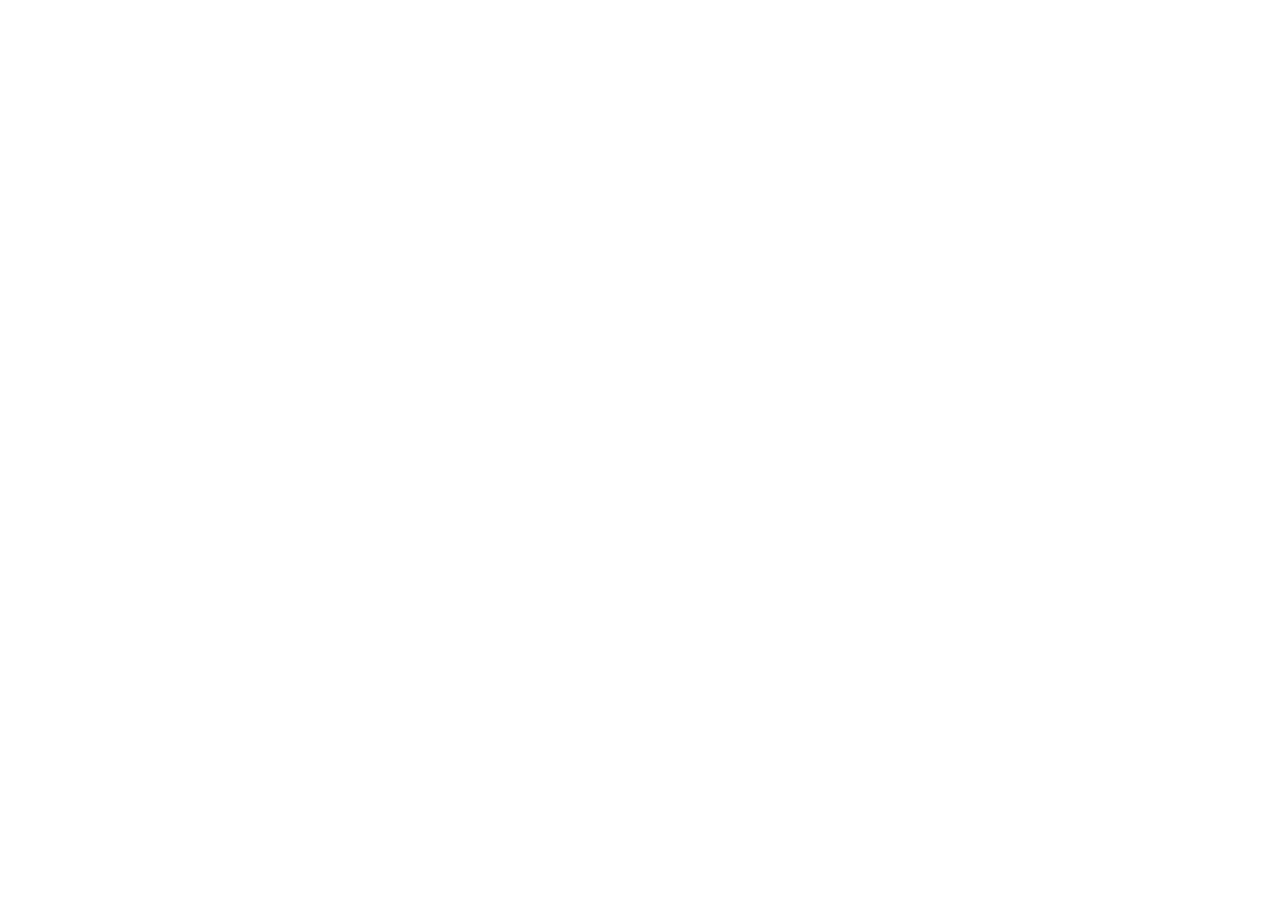
==== index.html @ e8c34bf9 "Init : création du dépôt, arborescence des fichiers et structure HTML de base" ====
<!DOCTYPE html>
<html lang="fr">
<head> 
<meta charset="UTF-8"> 
<meta name="viewport" content="width=device-width, initial-scale=1.0"> 
<title>AfriTalent — Accueil</title> 
 
<link 
href="https://cdn.jsdelivr.net/npm/bootstrap@5.3.0/dist/css/bootstrap.min.css" 
rel="stylesheet"> 

<link rel="stylesheet" href="css/style.css">
</head>
<body> 

<script 
src="https://cdn.jsdelivr.net/npm/bootstrap@5.3.0/dist/js/bootstrap.bundle.min.js"
></script> 
<script src="js/main.js"></script>
</body>
</html>
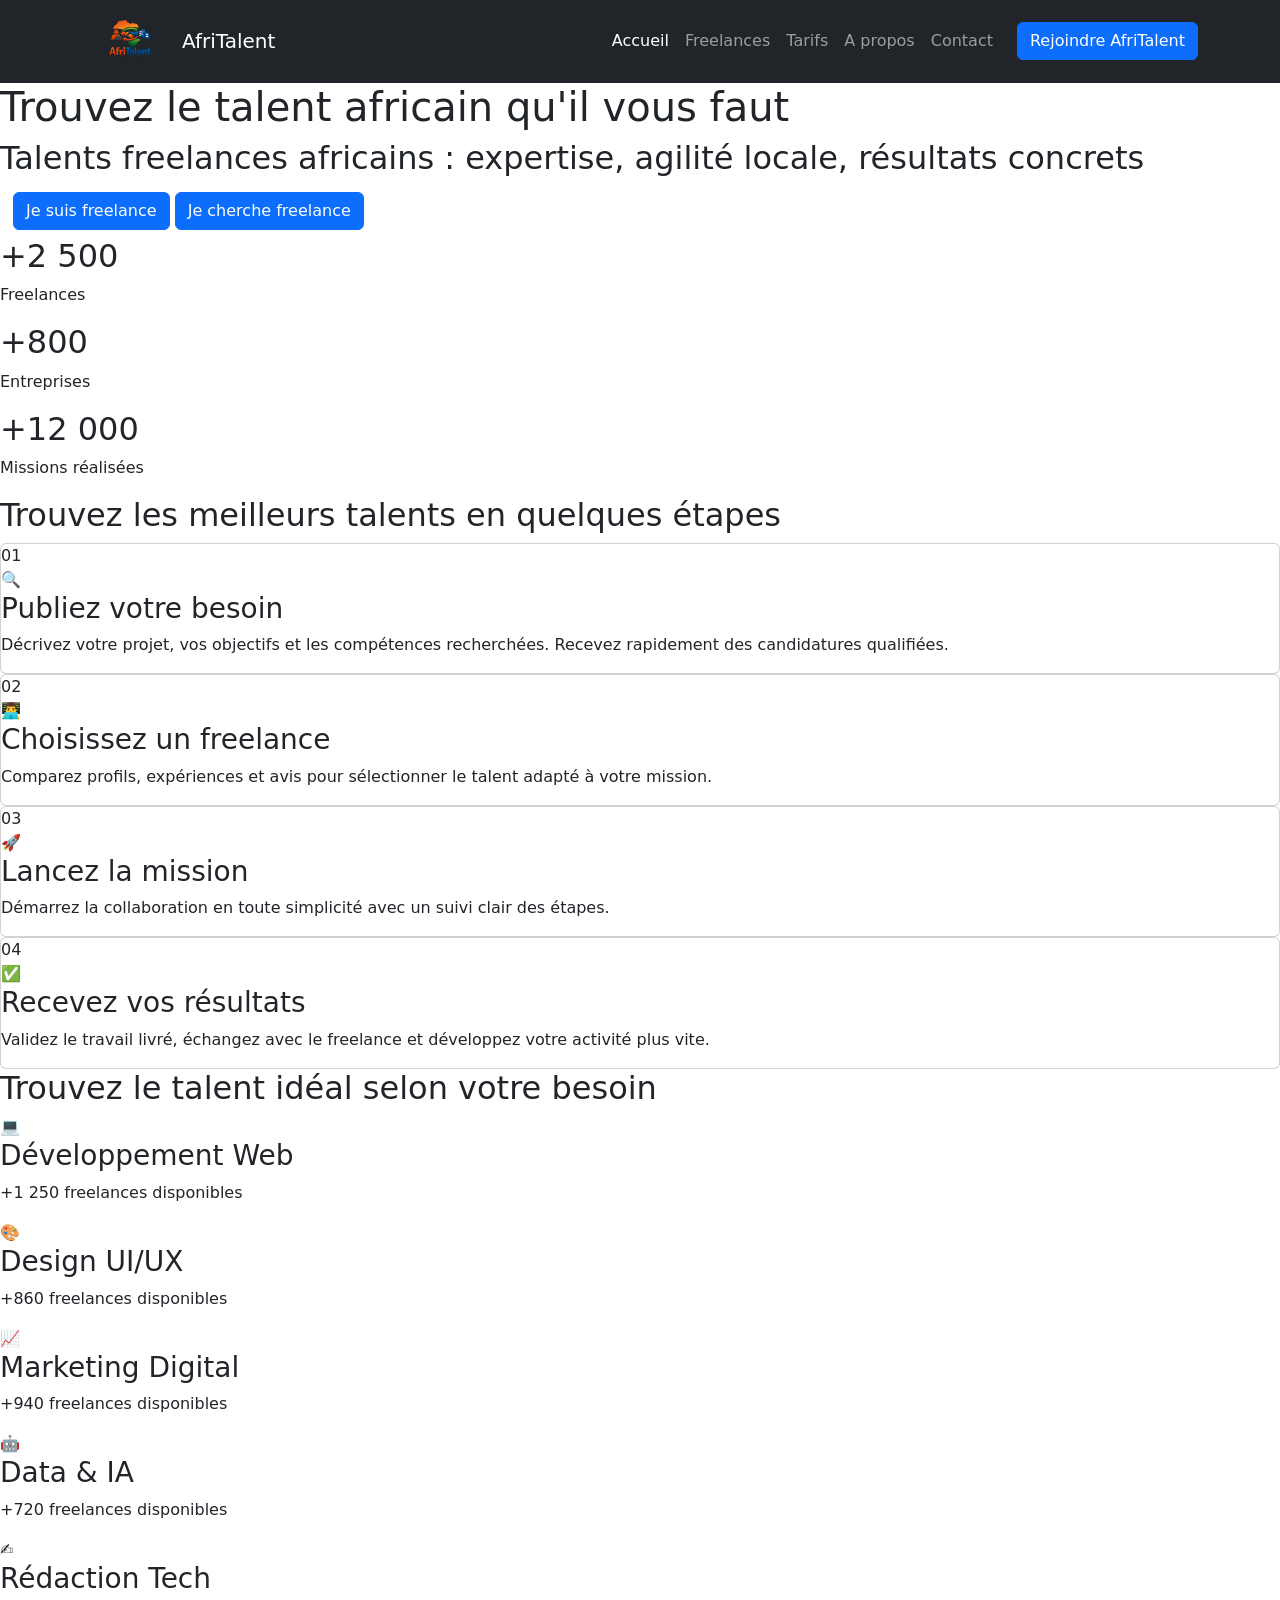
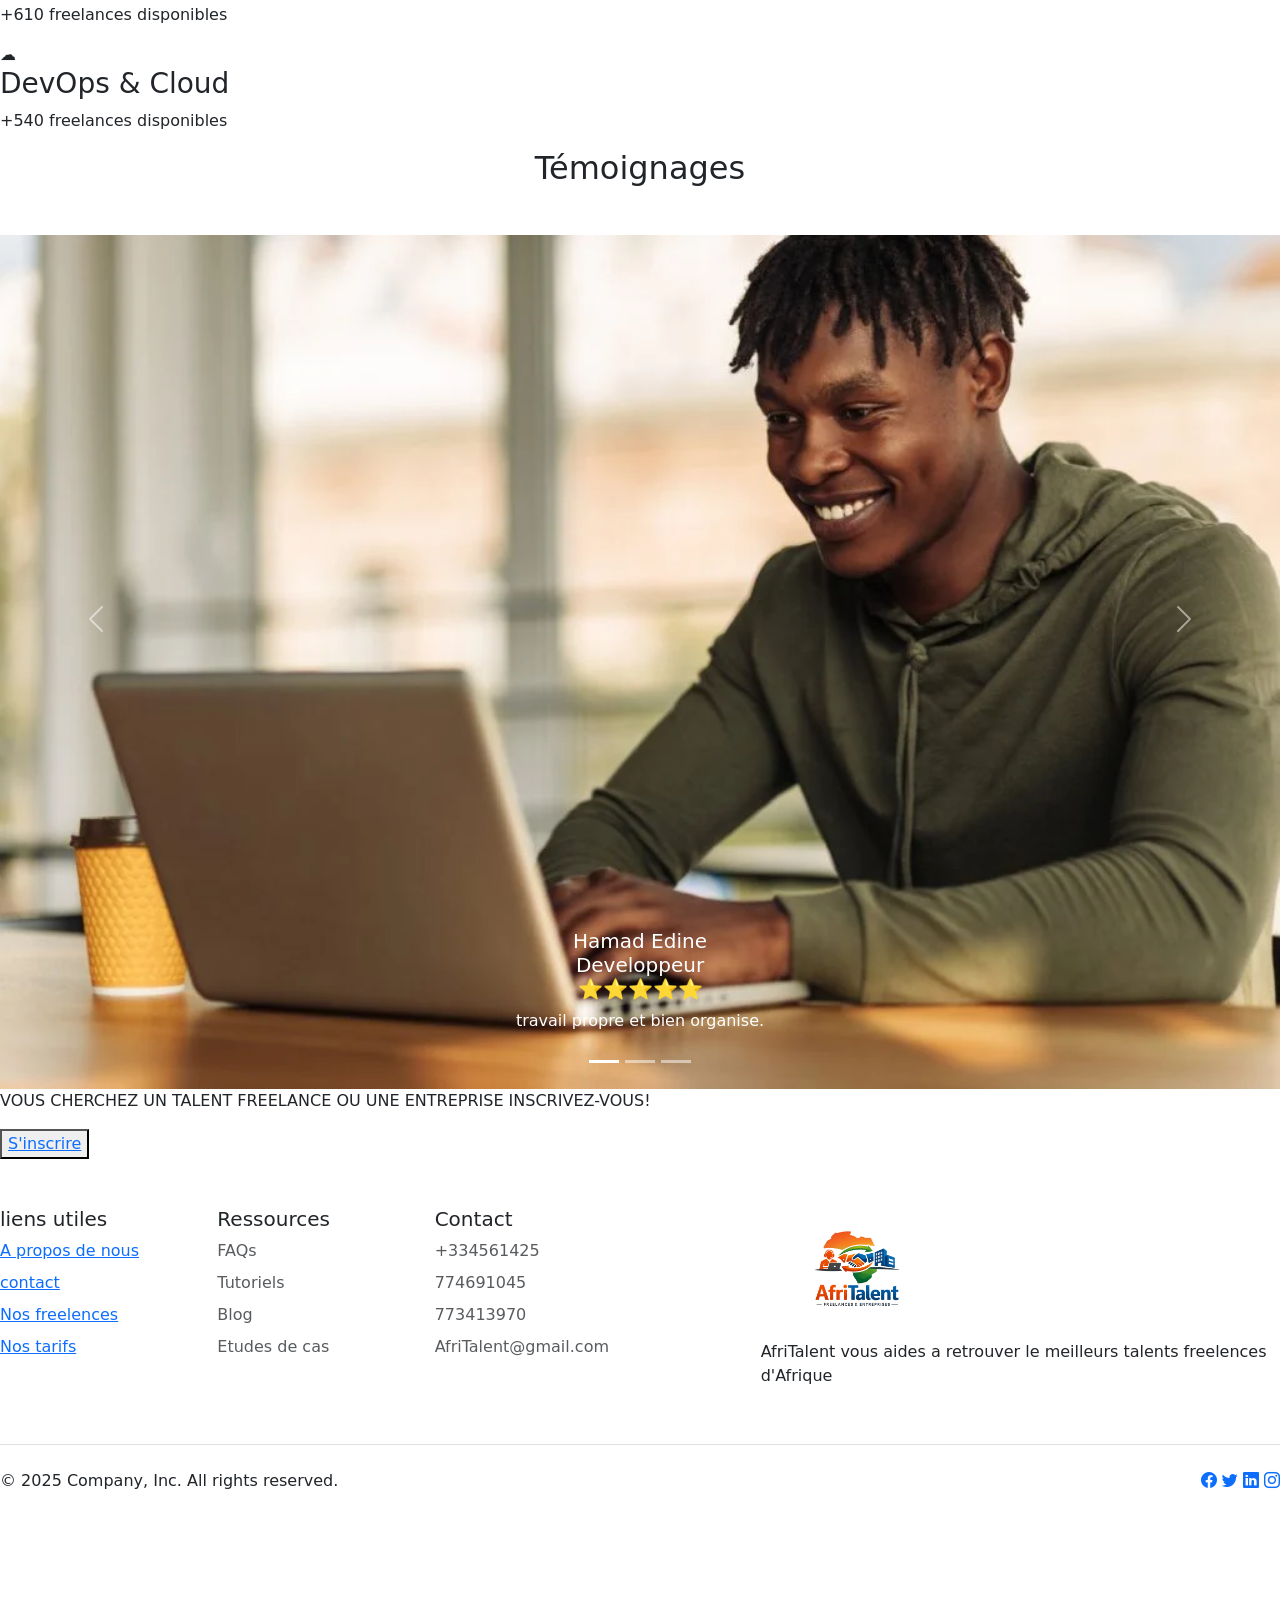
==== commit d9522527: "HTML : structure complète des 5 pages avec sections et contenu texte" ====
--- a/index.html
+++ b/index.html
@@ -3,19 +3,317 @@
 <head> 
 <meta charset="UTF-8"> 
 <meta name="viewport" content="width=device-width, initial-scale=1.0"> 
-<title>AfriTalent — Accueil</title> 
- 
+<title>AfriTalent — Accueil</title>  
 <link 
 href="https://cdn.jsdelivr.net/npm/bootstrap@5.3.0/dist/css/bootstrap.min.css" 
 rel="stylesheet"> 
-
+<link rel="stylesheet" href="https://cdn.jsdelivr.net/npm/bootstrap-icons/font/bootstrap-icons.css">
 <link rel="stylesheet" href="css/style.css">
 </head>
 <body> 
-
-<script 
-src="https://cdn.jsdelivr.net/npm/bootstrap@5.3.0/dist/js/bootstrap.bundle.min.js"
-></script> 
-<script src="js/main.js"></script>
+<!-- Barre de navigation commune a toutes les pages  -->
+<header>
+<nav class="navbar navbar-expand-lg navbar-dark bg-dark"> 
+<div class="container"> 
+    <img src="images/logoAfriTalent.png" alt="logo-AfriTalent" width="100px"> 
+
+<a class="navbar-brand" href="index.html">AfriTalent</a> 
+
+     <button class="navbar-toggler" type="button" 
+     data-bs-toggle="collapse" 
+     data-bs-target="#navMenu" 
+     aria-controls="navMenu" 
+     aria-expanded="false" 
+     aria-label="Toggle navigation"> 
+<span class="navbar-toggler-icon">
+</span> 
+
+</button> 
+  <div class="collapse navbar-collapse" id="navMenu"> 
+  <ul class="navbar-nav ms-auto"> 
+<li class="nav-item">
+    <a class="nav-link active" href="index.html">Accueil</a>
+</li> 
+<li class="nav-item">
+    <a class="nav-link" href="freelances.html">Freelances</a>
+</li> 
+<li class="nav-item">
+    <a class="nav-link" href="tarifs.html">Tarifs</a>
+</li> 
+<li class="nav-item">
+   <a class="nav-link" href="about.html">A propos</a></li> 
+<li class="nav-item">
+   <a class="nav-link" href="contact.html">Contact</a>
+  </li> 
+   </ul>
+   <button class="btn btn-primary ms-3"> Rejoindre AfriTalent
+</button> 
+   </div> 
+   </div> 
+   </nav> 
+</header>
+
+   <!-- section hero page index  -->
+<main>
+<section class="Hero">
+<div class="hero-container">
+<div id="texte">
+   <h1>Trouvez le talent africain qu'il vous faut</h1>
+   <h2>Talents freelances africains : expertise, agilité locale, résultats concrets</h2>
+</div>
+<div class="btn">
+<a href="freelances.html" class="btn btn-primary">Je suis freelance</a> 
+<a href="freelances.html" class="btn btn-primary">Je cherche freelance</a> 
+</div>
+<div id="stats">
+    <div class="stats-container">
+
+        <div class="stat-box">
+            <h2>+2 500</h2>
+            <p>Freelances</p>
+        </div>
+
+        <div class="stat-box">
+            <h2>+800</h2>
+            <p>Entreprises</p>
+        </div>
+
+        <div class="stat-box">
+            <h2>+12 000</h2>
+            <p>Missions réalisées</p>
+        </div>
+</div>
+</div>
+</div>
+</section>
+
+<!-- section comment ca marche -->
+ <section class="comment-ca-marche">
+
+    <div class="section-header">
+        <!-- <p class="subtitle">Comment ça marche</p> -->
+        <h2>Trouvez les meilleurs talents en quelques étapes</h2>
+    </div>
+
+    <div class="bento-grid">
+
+        <article class="card card-large">
+            <span class="step-number">01</span>
+            <div class="icon">🔍</div>
+            <h3>Publiez votre besoin</h3>
+            <p>
+                Décrivez votre projet, vos objectifs et les compétences recherchées.
+                Recevez rapidement des candidatures qualifiées.
+            </p>
+        </article>
+
+        <article class="card">
+            <span class="step-number">02</span>
+            <div class="icon">👨‍💻</div>
+            <h3>Choisissez un freelance</h3>
+            <p>
+                Comparez profils, expériences et avis pour sélectionner
+                le talent adapté à votre mission.
+            </p>
+        </article>
+
+        <article class="card">
+            <span class="step-number">03</span>
+            <div class="icon">🚀</div>
+            <h3>Lancez la mission</h3>
+            <p>
+                Démarrez la collaboration en toute simplicité
+                avec un suivi clair des étapes.
+            </p>
+        </article>
+
+        <article class="card card-wide">
+            <span class="step-number">04</span>
+            <div class="icon">✅</div>
+            <h3>Recevez vos résultats</h3>
+            <p>
+                Validez le travail livré, échangez avec le freelance
+                et développez votre activité plus vite.
+            </p>
+        </article>
+
+    </div>
+
+</section>
+<!-- section categories de service -->
+ <section class="services-categories">
+
+    <div class="section-header">
+        <!-- <p class="subtitle">Catégories de services</p> -->
+        <h2>Trouvez le talent idéal selon votre besoin</h2>
+    </div>
+
+    <div class="categories-grid">
+
+        <article class="category-card">
+            <div class="icon">💻</div>
+            <h3>Développement Web</h3>
+            <p>+1 250 freelances disponibles</p>
+        </article>
+
+        <article class="category-card">
+            <div class="icon">🎨</div>
+            <h3>Design UI/UX</h3>
+            <p>+860 freelances disponibles</p>
+        </article>
+
+        <article class="category-card">
+            <div class="icon">📈</div>
+            <h3>Marketing Digital</h3>
+            <p>+940 freelances disponibles</p>
+        </article>
+
+        <article class="category-card">
+            <div class="icon">🤖</div>
+            <h3>Data & IA</h3>
+            <p>+720 freelances disponibles</p>
+        </article>
+
+        <article class="category-card">
+            <div class="icon">✍️</div>
+            <h3>Rédaction Tech</h3>
+            <p>+610 freelances disponibles</p>
+        </article>
+
+        <article class="category-card">
+            <div class="icon">☁️</div>
+            <h3>DevOps & Cloud</h3>
+            <p>+540 freelances disponibles</p>
+        </article>
+    </div>
+
+</section>
+<!-- section temoignages -->
+ <div id="carousel" class="carousel slide" data-bs-ride="carousel">
+  <h2 class="text-center mb-5">Témoignages</h2>
+  <div class="carousel-indicators">
+    <button type="button" data-bs-target="#carouselExampleCaptions" data-bs-slide-to="0" class="active" aria-current="true" aria-label="Slide 1"></button>
+    <button type="button" data-bs-target="#carouselExampleCaptions" data-bs-slide-to="1" aria-label="Slide 2"></button>
+    <button type="button" data-bs-target="#carouselExampleCaptions" data-bs-slide-to="2" aria-label="Slide 3"></button>
+  </div>
+  <div class="carousel-inner">
+    <div class="carousel-item active">
+      <img src="images/Black-Male-Student-1.webp" class="d-block w-100" alt="freelance1">
+      <div class="carousel-caption d-none d-md-block">
+        <h5>Hamad Edine <br>Developpeur <br>⭐⭐⭐⭐⭐ </h5>
+        <p>travail propre et bien organise.</p>
+      </div>
+    </div>
+    <div class="carousel-item">
+      <img src="images/freelane2.jpeg" class="d-block w-100" alt="freelane2">
+      <div class="carousel-caption d-none d-md-block">
+        <h5>Mouhamed Diom <br> Ingenieur informatique <br> ⭐⭐⭐⭐⭐ </h5>
+        <p>Serieux et rigoureux .</p>
+      </div>
+    </div>
+    <div class="carousel-item">
+      <img src="images/work-agency.jpg" class="d-block w-100" alt="Entreprise">
+      <div class="carousel-caption d-none d-md-block">
+        <h5>Entreprise MarkeSen <br>Entreprise de marketing <br> ⭐⭐⭐⭐</h5>
+        <p>recomander a 100%.</p>
+      </div>
+    </div>
+  </div>
+  <button class="carousel-control-prev" type="button" data-bs-target="#carouselExampleCaptions" data-bs-slide="prev">
+    <span class="carousel-control-prev-icon" aria-hidden="true"></span>
+    <span class="visually-hidden">Previous</span>
+  </button>
+  <button class="carousel-control-next" type="button" data-bs-target="#carouselExampleCaptions" data-bs-slide="next">
+    <span class="carousel-control-next-icon" aria-hidden="true"></span>
+    <span class="visually-hidden">Next</span>
+  </button>
+</div>
+<!-- section Appel a l'action -->
+  <section class="CTA-">
+     <p>VOUS CHERCHEZ UN TALENT FREELANCE OU UNE ENTREPRISE INSCRIVEZ-VOUS!</p>
+     <button><a href="">S'inscrire</a></button>
+    </section>
+</main>
+  <footer class="py-5">
+        <div class="row">
+          <div class="col-6 col-md-2 mb-3">
+            <h5>liens utiles</h5>
+            <ul class="nav flex-column">
+              <li class="nav-item mb-2">
+                <a href="#" class="nav-link p-0 text-body-secondary"><a href="about.html">A propos de nous</a></a>
+              </li>
+              <li class="nav-item mb-2">
+                <a href="#" class="nav-link p-0 text-body-secondary"
+                  ><a href="contact.html">contact</a></a
+                >
+              </li>
+              <li class="nav-item mb-2">
+                <a href="#" class="nav-link p-0 text-body-secondary"><a href="freelances.html">Nos freelences</a></a>
+              </li>
+              <li class="nav-item mb-2">
+                <a href="#" class="nav-link p-0 text-body-secondary"><a href="tarifs.html">Nos tarifs</a></a>
+              </li>
+            </ul>
+          </div>
+          <div class="col-6 col-md-2 mb-3">
+            <h5>Ressources</h5>
+            <ul class="nav flex-column">
+              <li class="nav-item mb-2">
+                <a href="#" class="nav-link p-0 text-body-secondary">FAQs</a>
+              </li>
+              <li class="nav-item mb-2">
+                <a href="#" class="nav-link p-0 text-body-secondary"
+                  >Tutoriels</a
+                >
+              </li>
+              <li class="nav-item mb-2">
+                <a href="#" class="nav-link p-0 text-body-secondary">Blog</a>
+              </li>
+              <li class="nav-item mb-2">
+                <a href="#" class="nav-link p-0 text-body-secondary">Etudes de cas</a>
+              </li>
+            </ul>
+          </div>
+          <div class="col-6 col-md-2 mb-3">
+            <h5>Contact</h5>
+            <ul class="nav flex-column">
+              <li class="nav-item mb-2">
+              <a href="#" class="nav-link p-0 text-body-secondary">+334561425</a>
+          </li>
+              <li class="nav-item mb-2">
+                <a href="#" class="nav-link p-0 text-body-secondary"
+                  >774691045</a>
+        </li>
+              <li class="nav-item mb-2">
+              <a href="#" class="nav-link p-0 text-body-secondary">773413970</a>
+              </li>
+              <li class="nav-item mb-2">
+              <a href="#" class="nav-link p-0 text-body-secondary">AfriTalent@gmail.com</a>
+</li>
+</ul>
+</div>
+<div class="col-md-5 offset-md-1 mb-3">
+            <img src="images/logoAfriTalent.png" alt="logo" width="200px">
+            <p>AfriTalent vous aides a retrouver le meilleurs talents freelences d'Afrique</p>
+</div>
+</div>
+<div
+         class="d-flex flex-column flex-sm-row justify-content-between py-4 my-4 border-top">
+        <p>&copy; 2025 Company, Inc. All rights reserved.</p>
+<div class="social-icons">
+
+        <a href="#"><i class="bi bi-facebook"></i></a>
+        <a href="#"><i class="bi bi-twitter"></i></a>
+        <a href="#"><i class="bi bi-linkedin"></i></a>
+        <a href="#"><i class="bi bi-instagram"></i></a>
+</div>
+</div>
+
+      </footer>
+
+<script src="https://cdn.jsdelivr.net/npm/bootstrap@5.3.0/dist/js/bootstrap.bundle.min.js">
+</script> 
+<script src="js/main.js">
+</script>
 </body>
-</html>+</html>
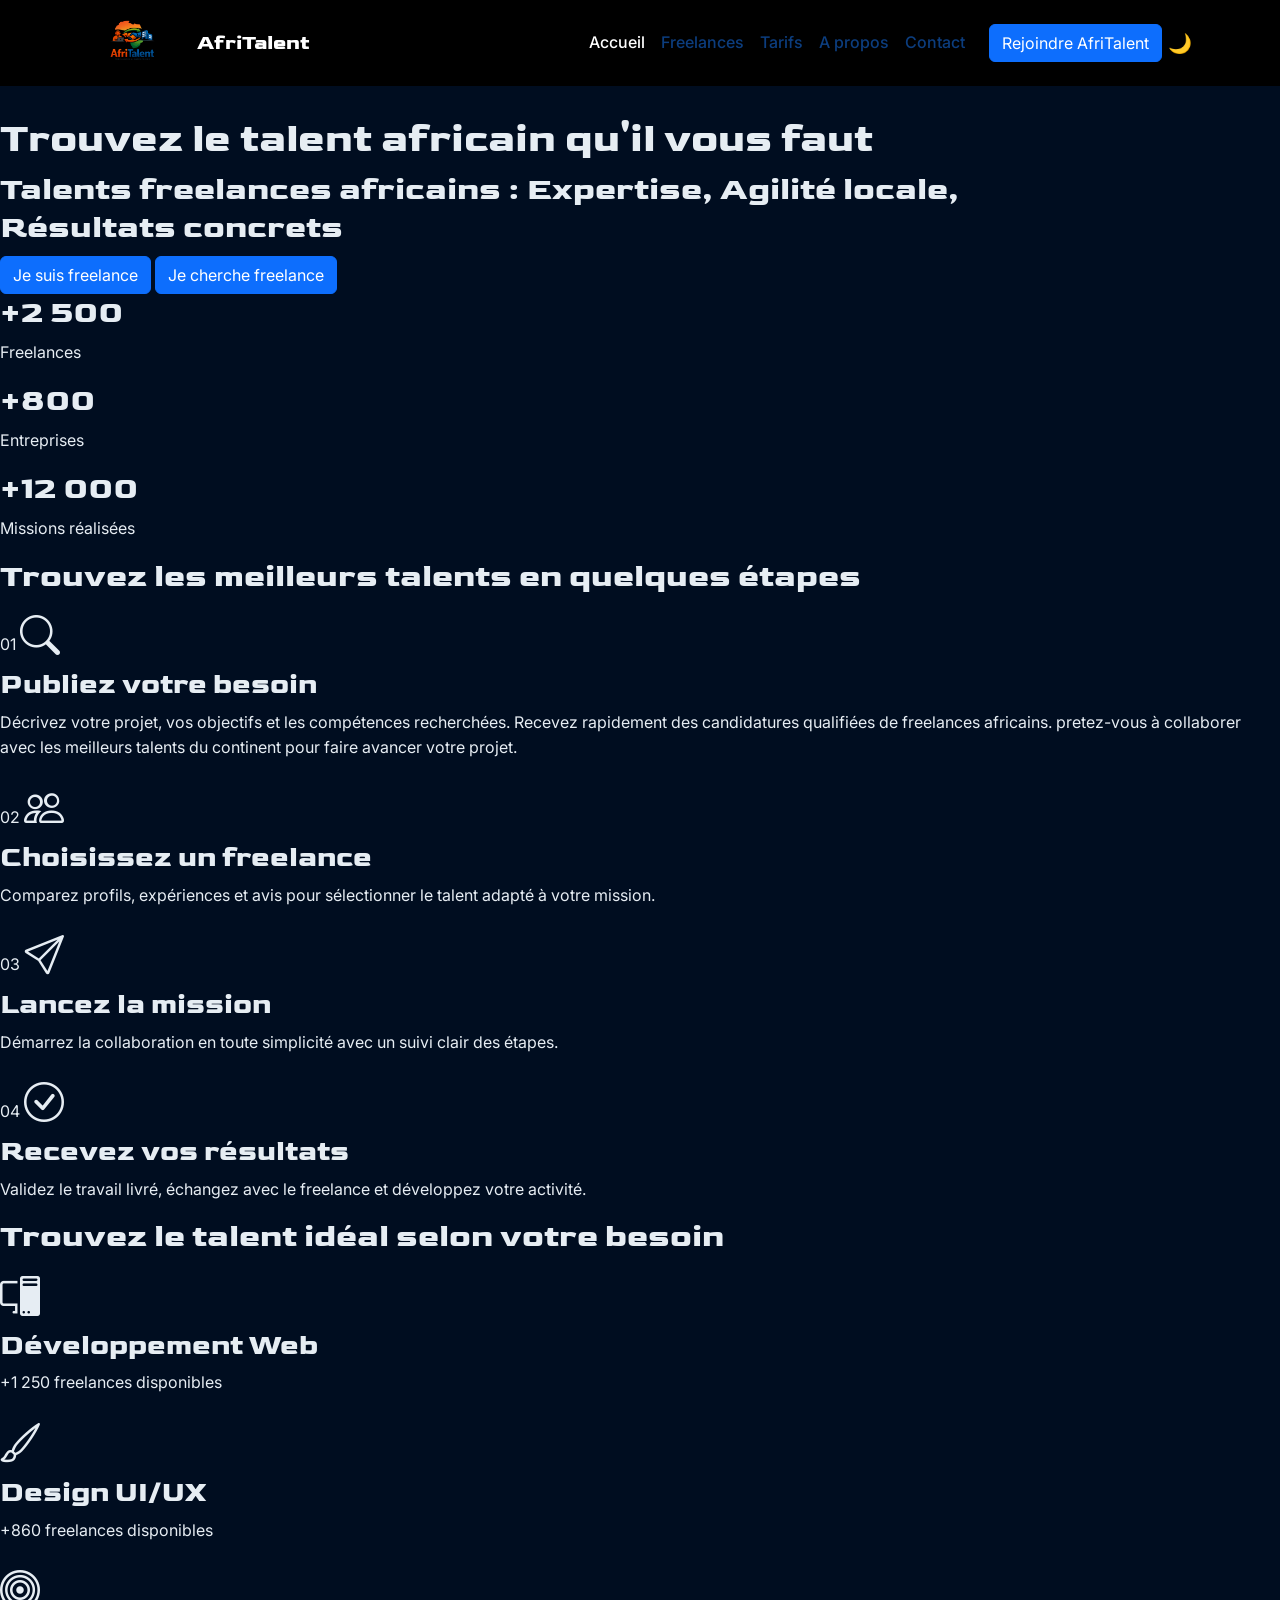
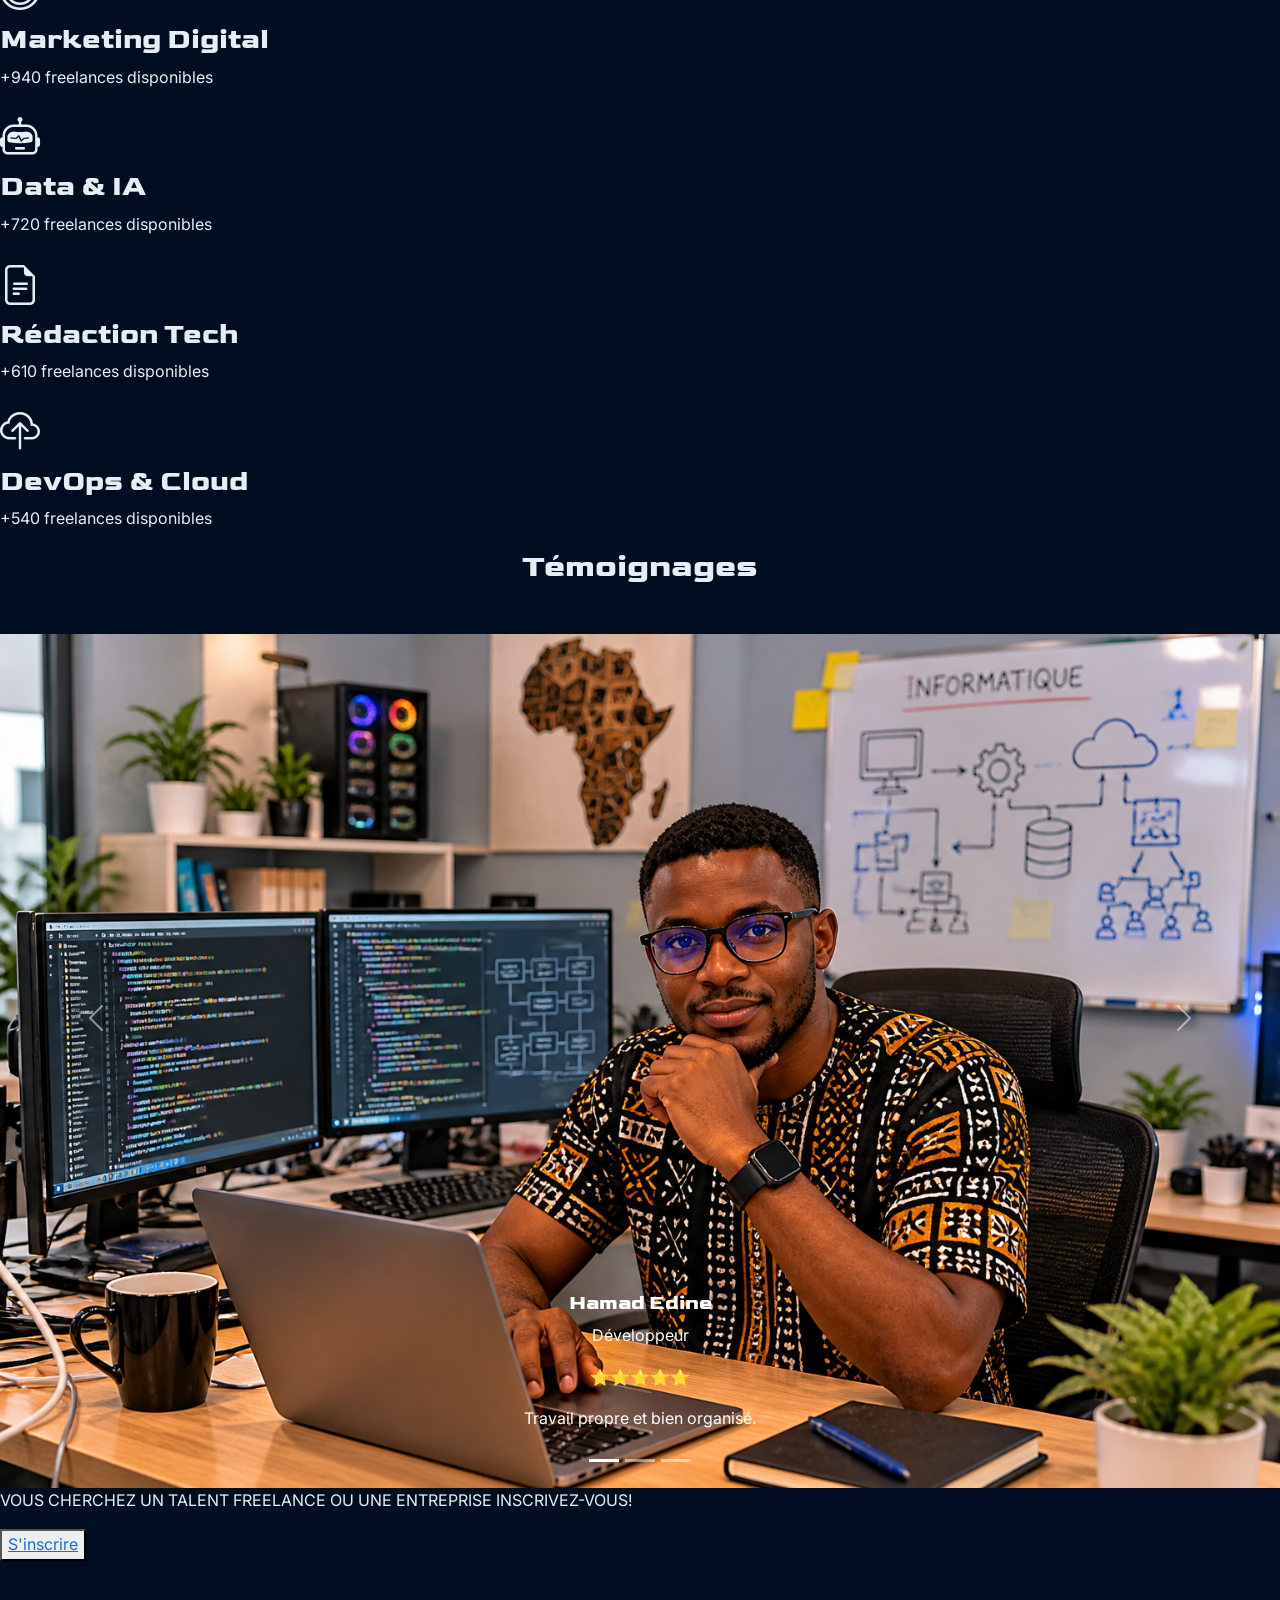
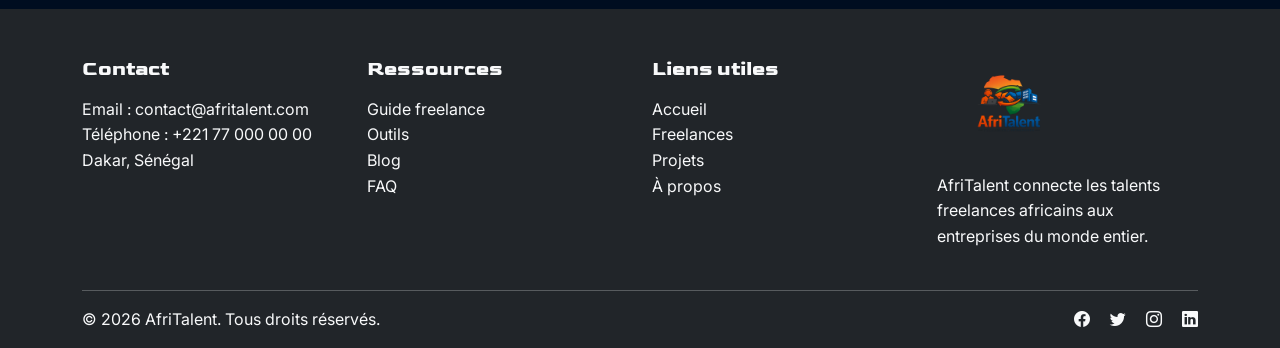
==== commit 1c4f5dd9: "variables,typographie,layout general,et style de base" ====
--- a/index.html
+++ b/index.html
@@ -12,12 +12,15 @@
 </head>
 <body> 
 <!-- Barre de navigation commune a toutes les pages  -->
+
 <header>
-<nav class="navbar navbar-expand-lg navbar-dark bg-dark"> 
+
+<nav class="navbar navbar-expand-lg navbar-dark bg-black fixed-top"> 
 <div class="container"> 
-    <img src="images/logoAfriTalent.png" alt="logo-AfriTalent" width="100px"> 
-
-<a class="navbar-brand" href="index.html">AfriTalent</a> 
+
+    <img src="images/logoAfriTalent.png" class="logo-AfriTalent" alt="logo"> 
+
+<a class="navbar-brand " href="index.html">AfriTalent</a> 
 
      <button class="navbar-toggler" type="button" 
      data-bs-toggle="collapse" 
@@ -25,11 +28,13 @@
      aria-controls="navMenu" 
      aria-expanded="false" 
      aria-label="Toggle navigation"> 
+
 <span class="navbar-toggler-icon">
 </span> 
 
 </button> 
   <div class="collapse navbar-collapse" id="navMenu"> 
+
   <ul class="navbar-nav ms-auto"> 
 <li class="nav-item">
     <a class="nav-link active" href="index.html">Accueil</a>
@@ -46,26 +51,34 @@
    <a class="nav-link" href="contact.html">Contact</a>
   </li> 
    </ul>
-   <button class="btn btn-primary ms-3"> Rejoindre AfriTalent
-</button> 
-   </div> 
-   </div> 
-   </nav> 
+   <button class="btn btn-primary ms-3"> Rejoindre AfriTalent</button> 
+<div class="btn-mode">
+
+<button onclick="toggleDarkMode()">🌙</button>
+
+</div>
+</div> 
+</div> 
+</nav> 
 </header>
 
-   <!-- section hero page index  -->
+<!-- section hero page index  -->
+
 <main>
+
 <section class="Hero">
+
 <div class="hero-container">
-<div id="texte">
+
+<div class="texte-Hero">
    <h1>Trouvez le talent africain qu'il vous faut</h1>
-   <h2>Talents freelances africains : expertise, agilité locale, résultats concrets</h2>
-</div>
-<div class="btn">
+   <h2>Talents freelances africains : Expertise, Agilité locale,<br> Résultats concrets</h2>
+</div>
+<div class="btn-Hero">
 <a href="freelances.html" class="btn btn-primary">Je suis freelance</a> 
 <a href="freelances.html" class="btn btn-primary">Je cherche freelance</a> 
 </div>
-<div id="stats">
+<div class="stats-Hero">
     <div class="stats-container">
 
         <div class="stat-box">
@@ -97,19 +110,20 @@
 
     <div class="bento-grid">
 
-        <article class="card card-large">
+        <article class="card1">
             <span class="step-number">01</span>
-            <div class="icon">🔍</div>
+            <i class="bi bi-search fs-1"></i>
             <h3>Publiez votre besoin</h3>
             <p>
                 Décrivez votre projet, vos objectifs et les compétences recherchées.
-                Recevez rapidement des candidatures qualifiées.
+                Recevez rapidement des candidatures qualifiées de freelances africains.
+                pretez-vous à collaborer avec les meilleurs talents du continent pour faire avancer votre projet.
             </p>
         </article>
 
-        <article class="card">
+        <article class="card2">
             <span class="step-number">02</span>
-            <div class="icon">👨‍💻</div>
+            <i class="bi bi-people fs-1"></i>
             <h3>Choisissez un freelance</h3>
             <p>
                 Comparez profils, expériences et avis pour sélectionner
@@ -117,9 +131,9 @@
             </p>
         </article>
 
-        <article class="card">
+        <article class="card3">
             <span class="step-number">03</span>
-            <div class="icon">🚀</div>
+            <i class="bi bi-send fs-1"></i>
             <h3>Lancez la mission</h3>
             <p>
                 Démarrez la collaboration en toute simplicité
@@ -127,13 +141,13 @@
             </p>
         </article>
 
-        <article class="card card-wide">
+        <article class="card4">
             <span class="step-number">04</span>
-            <div class="icon">✅</div>
+            <i class="bi bi-check-circle fs-1"></i>
             <h3>Recevez vos résultats</h3>
             <p>
                 Validez le travail livré, échangez avec le freelance
-                et développez votre activité plus vite.
+                et développez votre activité.
             </p>
         </article>
 
@@ -151,37 +165,37 @@
     <div class="categories-grid">
 
         <article class="category-card">
-            <div class="icon">💻</div>
+            <i class="bi bi-pc-display fs-1"></i>
             <h3>Développement Web</h3>
             <p>+1 250 freelances disponibles</p>
         </article>
 
         <article class="category-card">
-            <div class="icon">🎨</div>
+            <i class="bi bi-brush fs-1"></i>
             <h3>Design UI/UX</h3>
             <p>+860 freelances disponibles</p>
         </article>
 
         <article class="category-card">
-            <div class="icon">📈</div>
+            <i class="bi bi-bullseye fs-1"></i>
             <h3>Marketing Digital</h3>
             <p>+940 freelances disponibles</p>
         </article>
 
         <article class="category-card">
-            <div class="icon">🤖</div>
+            <i class="bi bi-robot fs-1"></i>
             <h3>Data & IA</h3>
             <p>+720 freelances disponibles</p>
         </article>
 
         <article class="category-card">
-            <div class="icon">✍️</div>
+            <i class="bi bi-file-earmark-text fs-1"></i>
             <h3>Rédaction Tech</h3>
             <p>+610 freelances disponibles</p>
         </article>
 
         <article class="category-card">
-            <div class="icon">☁️</div>
+            <i class="bi bi-cloud-upload fs-1"></i>
             <h3>DevOps & Cloud</h3>
             <p>+540 freelances disponibles</p>
         </article>
@@ -190,127 +204,145 @@
 </section>
 <!-- section temoignages -->
  <div id="carousel" class="carousel slide" data-bs-ride="carousel">
+
   <h2 class="text-center mb-5">Témoignages</h2>
+
   <div class="carousel-indicators">
-    <button type="button" data-bs-target="#carouselExampleCaptions" data-bs-slide-to="0" class="active" aria-current="true" aria-label="Slide 1"></button>
-    <button type="button" data-bs-target="#carouselExampleCaptions" data-bs-slide-to="1" aria-label="Slide 2"></button>
-    <button type="button" data-bs-target="#carouselExampleCaptions" data-bs-slide-to="2" aria-label="Slide 3"></button>
+    <button type="button" data-bs-target="#carousel" data-bs-slide-to="0" class="active"></button>
+    <button type="button" data-bs-target="#carousel" data-bs-slide-to="1"></button>
+    <button type="button" data-bs-target="#carousel" data-bs-slide-to="2"></button>
   </div>
+
   <div class="carousel-inner">
+
+    <!-- Slide 1 -->
     <div class="carousel-item active">
-      <img src="images/Black-Male-Student-1.webp" class="d-block w-100" alt="freelance1">
+      <img src="images/temoin.png" class="d-block w-100" alt="freelance1">
       <div class="carousel-caption d-none d-md-block">
-        <h5>Hamad Edine <br>Developpeur <br>⭐⭐⭐⭐⭐ </h5>
-        <p>travail propre et bien organise.</p>
-      </div>
-    </div>
+        <h5>Hamad Edine</h5>
+        <p>Développeur</p>
+        <p>⭐⭐⭐⭐⭐</p>
+        <p>Travail propre et bien organisé.</p>
+      </div>
+    </div>
+
+    <!-- Slide 2 -->
     <div class="carousel-item">
-      <img src="images/freelane2.jpeg" class="d-block w-100" alt="freelane2">
+      <img src="images/freelane2.jpeg" class="d-block w-100" alt="freelance2">
       <div class="carousel-caption d-none d-md-block">
-        <h5>Mouhamed Diom <br> Ingenieur informatique <br> ⭐⭐⭐⭐⭐ </h5>
-        <p>Serieux et rigoureux .</p>
-      </div>
-    </div>
+        <h5>Mouhamed Diom</h5>
+        <p>Ingénieur informatique</p>
+        <p>⭐⭐⭐⭐⭐</p>
+        <p>Sérieux et rigoureux.</p>
+      </div>
+    </div>
+
+    <!-- Slide 3 -->
     <div class="carousel-item">
-      <img src="images/work-agency.jpg" class="d-block w-100" alt="Entreprise">
+      <img src="images/work-agency.jpg" class="d-block w-100" alt="entreprise">
       <div class="carousel-caption d-none d-md-block">
-        <h5>Entreprise MarkeSen <br>Entreprise de marketing <br> ⭐⭐⭐⭐</h5>
-        <p>recomander a 100%.</p>
-      </div>
-    </div>
+        <h5>MarkeSen</h5>
+        <p>Entreprise de marketing</p>
+        <p>⭐⭐⭐⭐</p>
+        <p>Recommandé à 100%.</p>
+      </div>
+    </div>
+
   </div>
-  <button class="carousel-control-prev" type="button" data-bs-target="#carouselExampleCaptions" data-bs-slide="prev">
-    <span class="carousel-control-prev-icon" aria-hidden="true"></span>
-    <span class="visually-hidden">Previous</span>
+
+  <!-- Controls -->
+  <button class="carousel-control-prev" type="button" data-bs-target="#carousel" data-bs-slide="prev">
+    <span class="carousel-control-prev-icon"></span>
   </button>
-  <button class="carousel-control-next" type="button" data-bs-target="#carouselExampleCaptions" data-bs-slide="next">
-    <span class="carousel-control-next-icon" aria-hidden="true"></span>
-    <span class="visually-hidden">Next</span>
+
+  <button class="carousel-control-next" type="button" data-bs-target="#carousel" data-bs-slide="next">
+    <span class="carousel-control-next-icon"></span>
   </button>
+
 </div>
 <!-- section Appel a l'action -->
-  <section class="CTA-">
+  <section class="CTA">
+    <div class="CTA-texte">
      <p>VOUS CHERCHEZ UN TALENT FREELANCE OU UNE ENTREPRISE INSCRIVEZ-VOUS!</p>
-     <button><a href="">S'inscrire</a></button>
+    </div>
+    <div class="CTA-btn">
+     <button>
+      <a href="">S'inscrire</a> </button>
+    </div>
     </section>
 </main>
-  <footer class="py-5">
-        <div class="row">
-          <div class="col-6 col-md-2 mb-3">
-            <h5>liens utiles</h5>
-            <ul class="nav flex-column">
-              <li class="nav-item mb-2">
-                <a href="#" class="nav-link p-0 text-body-secondary"><a href="about.html">A propos de nous</a></a>
-              </li>
-              <li class="nav-item mb-2">
-                <a href="#" class="nav-link p-0 text-body-secondary"
-                  ><a href="contact.html">contact</a></a
-                >
-              </li>
-              <li class="nav-item mb-2">
-                <a href="#" class="nav-link p-0 text-body-secondary"><a href="freelances.html">Nos freelences</a></a>
-              </li>
-              <li class="nav-item mb-2">
-                <a href="#" class="nav-link p-0 text-body-secondary"><a href="tarifs.html">Nos tarifs</a></a>
-              </li>
-            </ul>
-          </div>
-          <div class="col-6 col-md-2 mb-3">
-            <h5>Ressources</h5>
-            <ul class="nav flex-column">
-              <li class="nav-item mb-2">
-                <a href="#" class="nav-link p-0 text-body-secondary">FAQs</a>
-              </li>
-              <li class="nav-item mb-2">
-                <a href="#" class="nav-link p-0 text-body-secondary"
-                  >Tutoriels</a
-                >
-              </li>
-              <li class="nav-item mb-2">
-                <a href="#" class="nav-link p-0 text-body-secondary">Blog</a>
-              </li>
-              <li class="nav-item mb-2">
-                <a href="#" class="nav-link p-0 text-body-secondary">Etudes de cas</a>
-              </li>
-            </ul>
-          </div>
-          <div class="col-6 col-md-2 mb-3">
-            <h5>Contact</h5>
-            <ul class="nav flex-column">
-              <li class="nav-item mb-2">
-              <a href="#" class="nav-link p-0 text-body-secondary">+334561425</a>
-          </li>
-              <li class="nav-item mb-2">
-                <a href="#" class="nav-link p-0 text-body-secondary"
-                  >774691045</a>
-        </li>
-              <li class="nav-item mb-2">
-              <a href="#" class="nav-link p-0 text-body-secondary">773413970</a>
-              </li>
-              <li class="nav-item mb-2">
-              <a href="#" class="nav-link p-0 text-body-secondary">AfriTalent@gmail.com</a>
-</li>
-</ul>
-</div>
-<div class="col-md-5 offset-md-1 mb-3">
-            <img src="images/logoAfriTalent.png" alt="logo" width="200px">
-            <p>AfriTalent vous aides a retrouver le meilleurs talents freelences d'Afrique</p>
-</div>
-</div>
-<div
-         class="d-flex flex-column flex-sm-row justify-content-between py-4 my-4 border-top">
-        <p>&copy; 2025 Company, Inc. All rights reserved.</p>
-<div class="social-icons">
-
-        <a href="#"><i class="bi bi-facebook"></i></a>
-        <a href="#"><i class="bi bi-twitter"></i></a>
-        <a href="#"><i class="bi bi-linkedin"></i></a>
-        <a href="#"><i class="bi bi-instagram"></i></a>
-</div>
-</div>
-
-      </footer>
-
+
+<!-- footer commun a toutes les pages  -->
+ 
+  <footer class="bg-dark text-light pt-5 pb-3 mt-5">
+  <div class="container">
+
+    <div class="row gy-4">
+
+      <!-- Colonne 1 : Contact -->
+      <div class="col-md-3">
+        <h5 class="fw-bold mb-3">Contact</h5>
+        <ul class="list-unstyled">
+          <li>Email : contact@afritalent.com</li>
+          <li>Téléphone : +221 77 000 00 00</li>
+          <li>Dakar, Sénégal</li>
+        </ul>
+      </div>
+
+      <!-- Colonne 2 : Ressources -->
+      <div class="col-md-3">
+        <h5 class="fw-bold mb-3">Ressources</h5>
+        <ul class="list-unstyled">
+          <li><a href="#" class="text-light text-decoration-none">Guide freelance</a></li>
+          <li><a href="#" class="text-light text-decoration-none">Outils</a></li>
+          <li><a href="#" class="text-light text-decoration-none">Blog</a></li>
+          <li><a href="#" class="text-light text-decoration-none">FAQ</a></li>
+        </ul>
+      </div>
+
+      <!-- Colonne 3 : Liens utiles -->
+      <div class="col-md-3">
+        <h5 class="fw-bold mb-3">Liens utiles</h5>
+        <ul class="list-unstyled">
+          <li><a href="#" class="text-light text-decoration-none">Accueil</a></li>
+          <li><a href="#" class="text-light text-decoration-none">Freelances</a></li>
+          <li><a href="#" class="text-light text-decoration-none">Projets</a></li>
+          <li><a href="#" class="text-light text-decoration-none">À propos</a></li>
+        </ul>
+      </div>
+
+      <!-- Colonne 4 : Logo + description -->
+      <div class="col-md-3">
+        <img src="images/logoAfriTalent.png" alt="AfriTalent" style="width: 150px;">
+        <p class="mt-3">
+          AfriTalent connecte les talents freelances africains aux entreprises du monde entier.
+        </p>
+      </div>
+
+    </div>
+
+    <!-- Ligne du bas -->
+    <hr class="border-light mt-4">
+
+    <div class="d-flex flex-column flex-md-row justify-content-between align-items-center">
+
+      <!-- Copyright -->
+      <p class="mb-2 mb-md-0">
+        © 2026 AfriTalent. Tous droits réservés.
+      </p>
+
+      <!-- Réseaux sociaux -->
+      <div>
+        <a href="#" class="text-light me-3"><i class="bi bi-facebook"></i></a>
+        <a href="#" class="text-light me-3"><i class="bi bi-twitter"></i></a>
+        <a href="#" class="text-light me-3"><i class="bi bi-instagram"></i></a>
+        <a href="#" class="text-light"><i class="bi bi-linkedin"></i></a>
+      </div>
+
+    </div>
+
+  </div>
+</footer>
 <script src="https://cdn.jsdelivr.net/npm/bootstrap@5.3.0/dist/js/bootstrap.bundle.min.js">
 </script> 
 <script src="js/main.js">
--- a/css/style.css
+++ b/css/style.css
@@ -0,0 +1,74 @@
+
+@import url('https://fonts.googleapis.com/css2?family=Goldman:wght@400;700&family=Inter:ital,opsz,wght@0,14..32,100..900;1,14..32,100..900&family=Oswald:wght@200..700&display=swap');
+@import url('https://fonts.googleapis.com/css2?family=Goldman:wght@400;700&family=Oswald:wght@200..700&display=swap');
+
+/* reset css  */
+:root {
+  --primary-color: #1a73e8;
+  --main-color: #0c3d7e;
+  --dark-color: #000d20;
+  --light-color: #f5f5f5;
+  --text-color: #e6edf3;
+  --text-muted: #8b949e;
+  --font-title: 'Goldman', sans-serif;
+  --font-body: 'Inter', sans-serif;
+  --spacing-base: 1rem;
+}
+reset{
+  margin: 0;
+  padding: 0;
+  box-sizing: border-box;
+}
+
+body {
+  background-color: var(--dark-color);
+  color: var(--text-color);
+  font-family: var(--font-body);
+  line-height: 1.6;
+}
+
+h1, h2, h3, h4, h5 {
+  font-family: var(--font-title);
+  font-weight: 600;
+}
+
+body{
+    padding-top: 115px;
+}
+
+
+/* Barre de navigation */
+
+.logo-AfriTalent {
+    height: 70px;
+    width: auto;
+    margin-right: 10px;
+}
+
+.navbar-brand {
+    font-family: var(--font-title);
+    font-weight: 700;
+    color: #fff ;
+}
+
+.nav-link {
+    color: var(--main-color) ;
+    font-weight: 500;
+    
+}
+
+.nav-link:hover {
+    color: var(--primary-color) ;
+}
+
+.btn-mode button {
+    background: none;
+    border: none;
+    color: var(--text-color);
+    font-size: 1.2rem;
+    cursor: pointer;
+}
+
+.btn-mode button:hover {
+    color: var(--primary-color);
+}
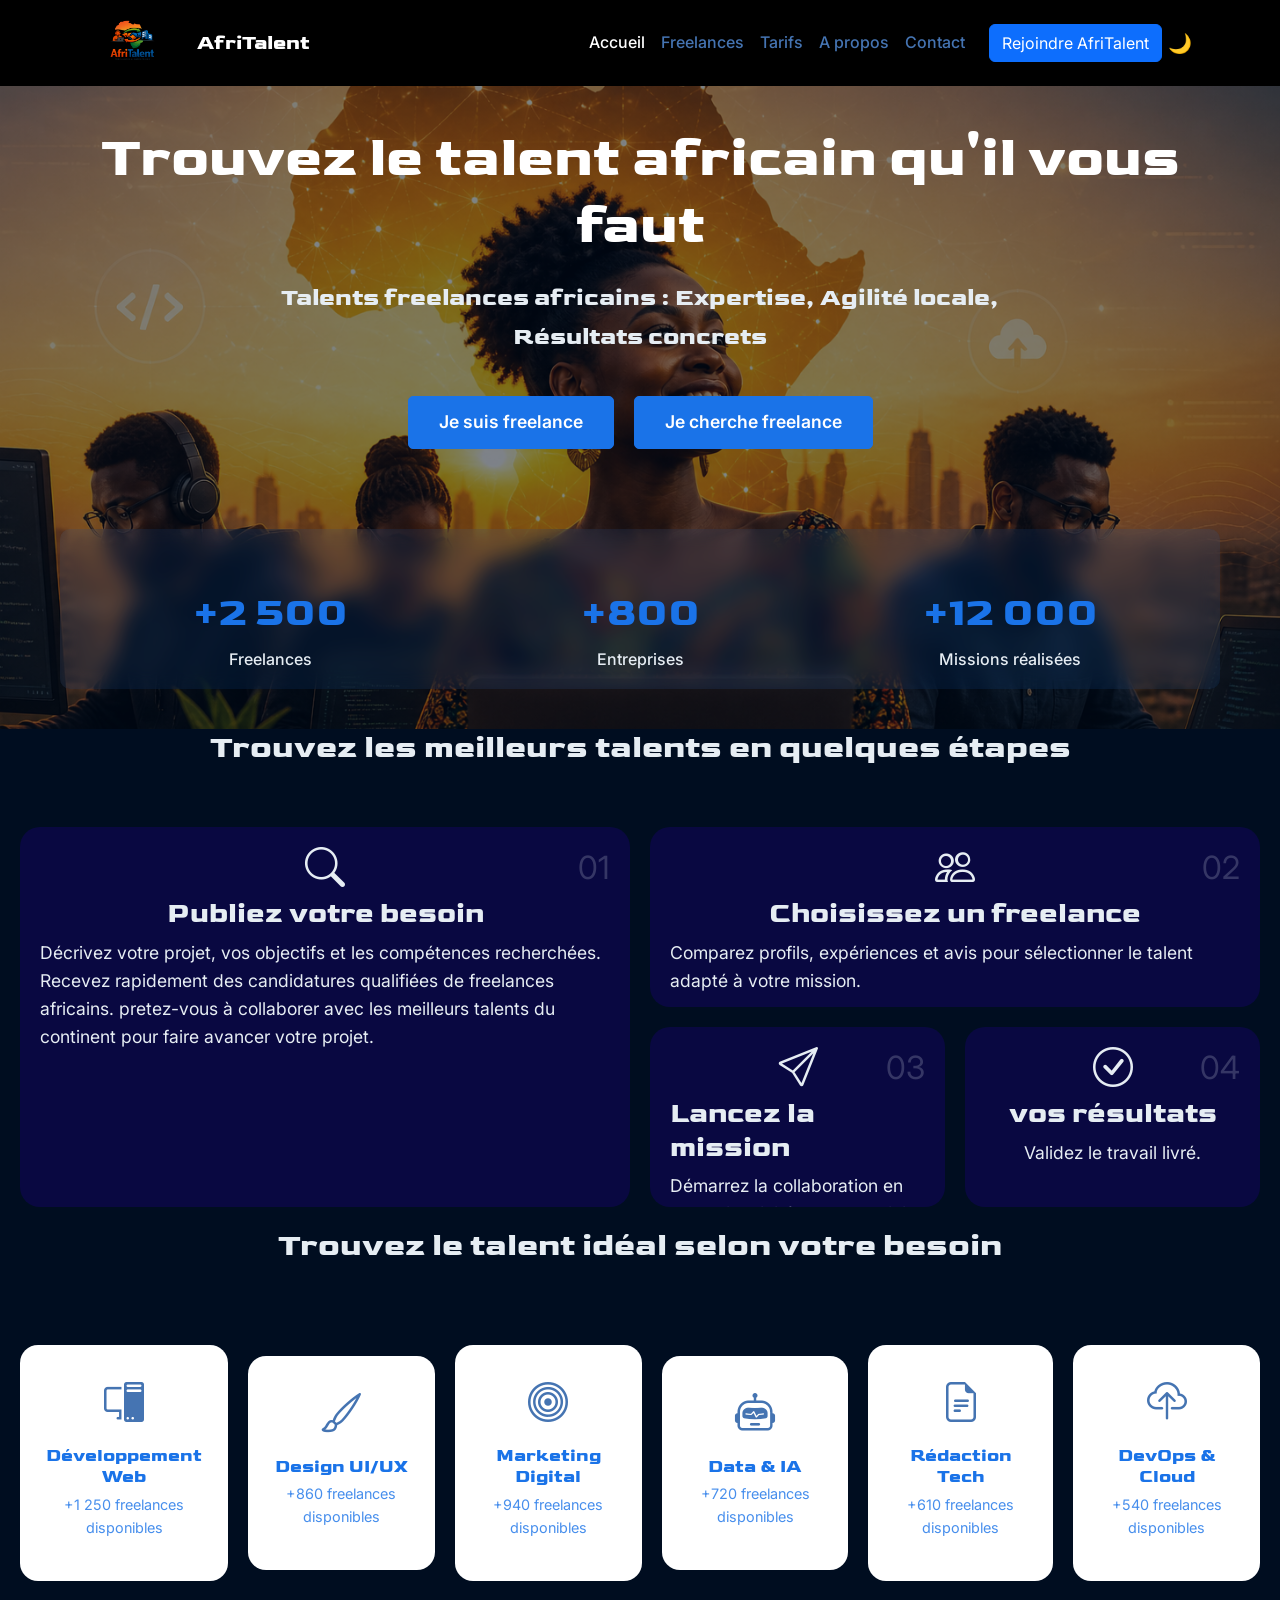
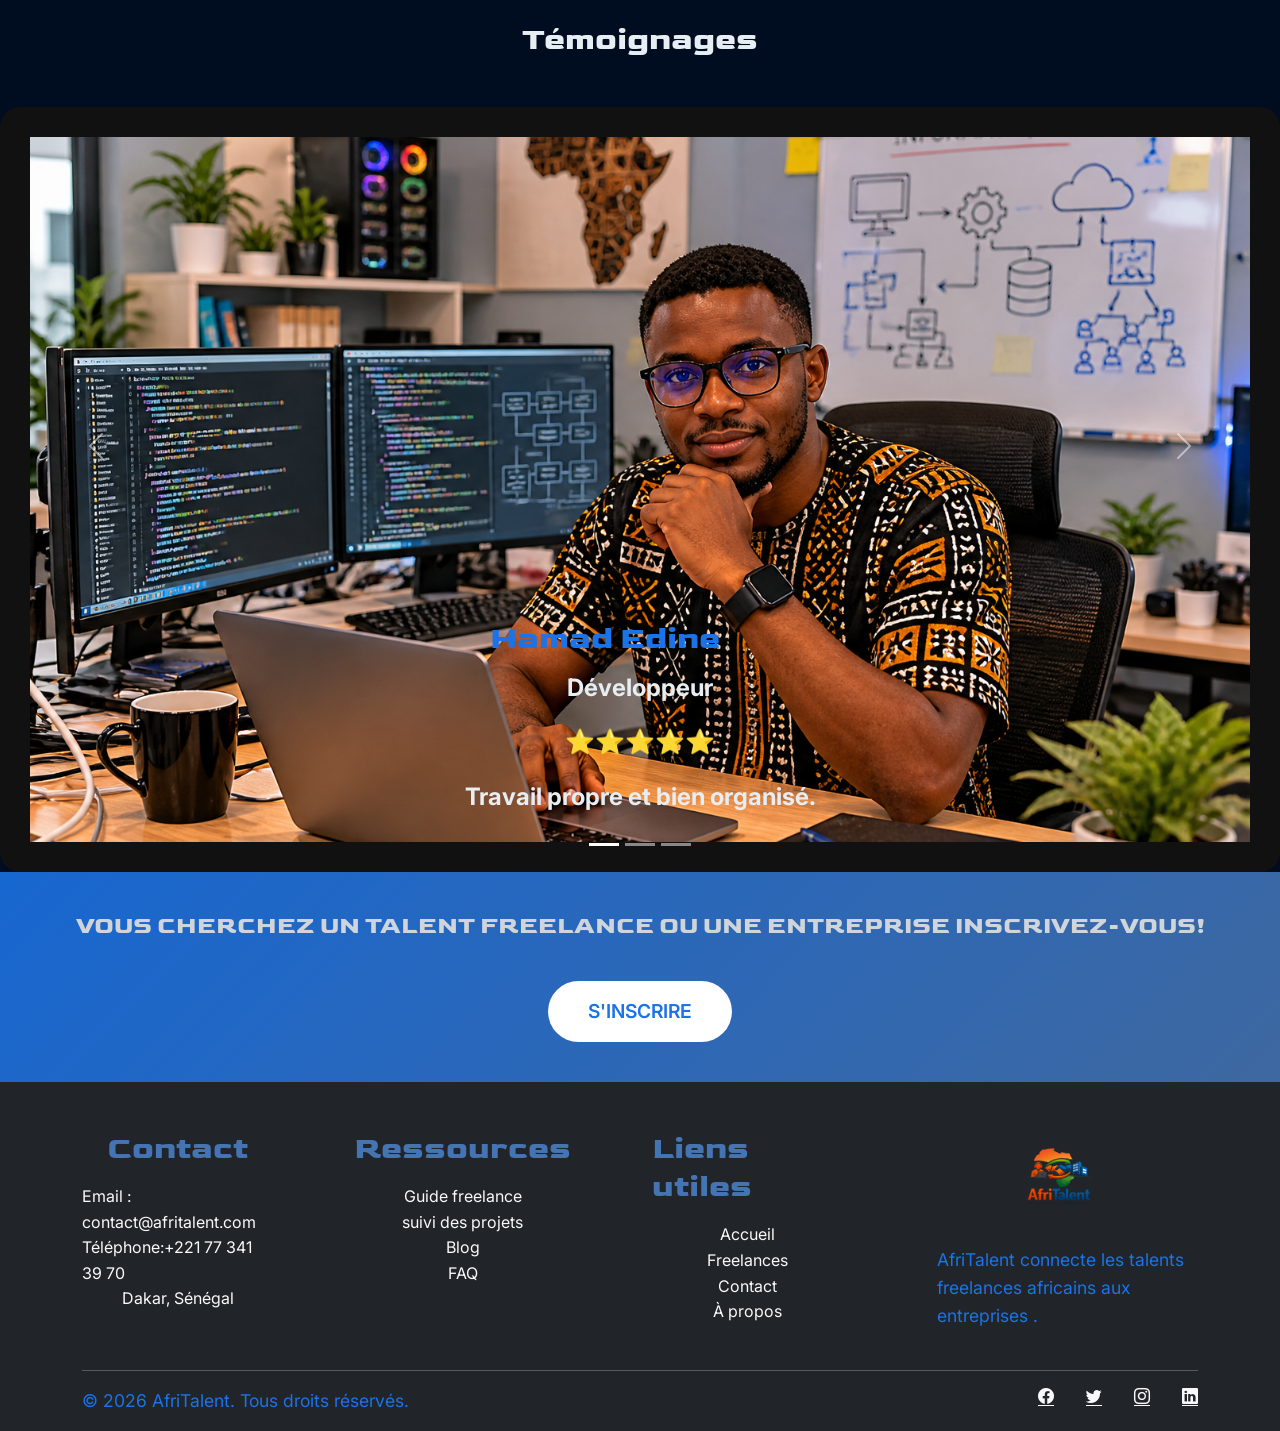
==== commit 1667b100: "Bento Grid, sections hero et catégories, effets hover" ====
--- a/index.html
+++ b/index.html
@@ -104,7 +104,6 @@
  <section class="comment-ca-marche">
 
     <div class="section-header">
-        <!-- <p class="subtitle">Comment ça marche</p> -->
         <h2>Trouvez les meilleurs talents en quelques étapes</h2>
     </div>
 
@@ -137,17 +136,16 @@
             <h3>Lancez la mission</h3>
             <p>
                 Démarrez la collaboration en toute simplicité
-                avec un suivi clair des étapes.
+                avec un suivi clair .
             </p>
         </article>
 
         <article class="card4">
             <span class="step-number">04</span>
             <i class="bi bi-check-circle fs-1"></i>
-            <h3>Recevez vos résultats</h3>
+            <h3>vos résultats</h3>
             <p>
-                Validez le travail livré, échangez avec le freelance
-                et développez votre activité.
+                Validez le travail livré.
             </p>
         </article>
 
@@ -158,7 +156,7 @@
  <section class="services-categories">
 
     <div class="section-header">
-        <!-- <p class="subtitle">Catégories de services</p> -->
+
         <h2>Trouvez le talent idéal selon votre besoin</h2>
     </div>
 
@@ -203,6 +201,7 @@
 
 </section>
 <!-- section temoignages -->
+
  <div id="carousel" class="carousel slide" data-bs-ride="carousel">
 
   <h2 class="text-center mb-5">Témoignages</h2>
@@ -220,9 +219,9 @@
       <img src="images/temoin.png" class="d-block w-100" alt="freelance1">
       <div class="carousel-caption d-none d-md-block">
         <h5>Hamad Edine</h5>
-        <p>Développeur</p>
+        <p><strong>Développeur</strong></p>
         <p>⭐⭐⭐⭐⭐</p>
-        <p>Travail propre et bien organisé.</p>
+        <p><strong>Travail propre et bien organisé.</strong></p>
       </div>
     </div>
 
@@ -230,10 +229,11 @@
     <div class="carousel-item">
       <img src="images/freelane2.jpeg" class="d-block w-100" alt="freelance2">
       <div class="carousel-caption d-none d-md-block">
+
         <h5>Mouhamed Diom</h5>
-        <p>Ingénieur informatique</p>
+        <p><strong>Ingénieur informatique</strong></p>
         <p>⭐⭐⭐⭐⭐</p>
-        <p>Sérieux et rigoureux.</p>
+        <p><strong>Sérieux et rigoureux.</strong></p>
       </div>
     </div>
 
@@ -241,10 +241,11 @@
     <div class="carousel-item">
       <img src="images/work-agency.jpg" class="d-block w-100" alt="entreprise">
       <div class="carousel-caption d-none d-md-block">
+
         <h5>MarkeSen</h5>
-        <p>Entreprise de marketing</p>
+        <p><strong>Entreprise de marketing</strong></p>
         <p>⭐⭐⭐⭐</p>
-        <p>Recommandé à 100%.</p>
+        <p><strong>Recommandé à 100%.</strong></p>
       </div>
     </div>
 
@@ -261,30 +262,31 @@
 
 </div>
 <!-- section Appel a l'action -->
+
   <section class="CTA">
     <div class="CTA-texte">
      <p>VOUS CHERCHEZ UN TALENT FREELANCE OU UNE ENTREPRISE INSCRIVEZ-VOUS!</p>
     </div>
     <div class="CTA-btn">
-     <button>
-      <a href="">S'inscrire</a> </button>
+     <a href="contact.html" class="btn-cta">S'inscrire</a>
     </div>
     </section>
 </main>
 
 <!-- footer commun a toutes les pages  -->
  
-  <footer class="bg-dark text-light pt-5 pb-3 mt-5">
+  <footer class="site-footer bg-dark text-light pt-5 pb-3">
   <div class="container">
 
     <div class="row gy-4">
 
       <!-- Colonne 1 : Contact -->
+
       <div class="col-md-3">
         <h5 class="fw-bold mb-3">Contact</h5>
         <ul class="list-unstyled">
           <li>Email : contact@afritalent.com</li>
-          <li>Téléphone : +221 77 000 00 00</li>
+          <li>Téléphone:+221 77 341 39 70</li>
           <li>Dakar, Sénégal</li>
         </ul>
       </div>
@@ -293,29 +295,31 @@
       <div class="col-md-3">
         <h5 class="fw-bold mb-3">Ressources</h5>
         <ul class="list-unstyled">
-          <li><a href="#" class="text-light text-decoration-none">Guide freelance</a></li>
-          <li><a href="#" class="text-light text-decoration-none">Outils</a></li>
-          <li><a href="#" class="text-light text-decoration-none">Blog</a></li>
-          <li><a href="#" class="text-light text-decoration-none">FAQ</a></li>
+          <li>Guide freelance</li>
+          <li>suivi des projets</li>
+          <li>Blog</li>
+          <li>FAQ</li>
         </ul>
       </div>
 
       <!-- Colonne 3 : Liens utiles -->
+
       <div class="col-md-3">
         <h5 class="fw-bold mb-3">Liens utiles</h5>
         <ul class="list-unstyled">
-          <li><a href="#" class="text-light text-decoration-none">Accueil</a></li>
-          <li><a href="#" class="text-light text-decoration-none">Freelances</a></li>
-          <li><a href="#" class="text-light text-decoration-none">Projets</a></li>
-          <li><a href="#" class="text-light text-decoration-none">À propos</a></li>
+          <li><a href="index.html" class="text-light text-decoration-none">Accueil</a></li>
+          <li><a href="freelances.html" class="text-light text-decoration-none">Freelances</a></li>
+          <li><a href="contact.html" class="text-light text-decoration-none">Contact</a></li>
+          <li><a href="about.html" class="text-light text-decoration-none">À propos</a></li>
         </ul>
       </div>
 
       <!-- Colonne 4 : Logo + description -->
+
       <div class="col-md-3">
         <img src="images/logoAfriTalent.png" alt="AfriTalent" style="width: 150px;">
         <p class="mt-3">
-          AfriTalent connecte les talents freelances africains aux entreprises du monde entier.
+          AfriTalent connecte les talents freelances africains aux entreprises .
         </p>
       </div>
 
@@ -324,7 +328,7 @@
     <!-- Ligne du bas -->
     <hr class="border-light mt-4">
 
-    <div class="d-flex flex-column flex-md-row justify-content-between align-items-center">
+    <div class="footer-bottom d-flex flex-column flex-md-row justify-content-between align-items-center">
 
       <!-- Copyright -->
       <p class="mb-2 mb-md-0">
@@ -332,7 +336,9 @@
       </p>
 
       <!-- Réseaux sociaux -->
-      <div>
+
+      <div class="footer-social">
+        
         <a href="#" class="text-light me-3"><i class="bi bi-facebook"></i></a>
         <a href="#" class="text-light me-3"><i class="bi bi-twitter"></i></a>
         <a href="#" class="text-light me-3"><i class="bi bi-instagram"></i></a>
--- a/css/style.css
+++ b/css/style.css
@@ -5,7 +5,7 @@
 /* reset css  */
 :root {
   --primary-color: #1a73e8;
-  --main-color: #0c3d7e;
+  --main-color: #4574b2;
   --dark-color: #000d20;
   --light-color: #f5f5f5;
   --text-color: #e6edf3;
@@ -13,8 +13,11 @@
   --font-title: 'Goldman', sans-serif;
   --font-body: 'Inter', sans-serif;
   --spacing-base: 1rem;
-}
-reset{
+  --navbar-height: 85px;
+}
+
+*::before,
+*::after {
   margin: 0;
   padding: 0;
   box-sizing: border-box;
@@ -25,6 +28,7 @@
   color: var(--text-color);
   font-family: var(--font-body);
   line-height: 1.6;
+  padding-top: var(--navbar-height);
 }
 
 h1, h2, h3, h4, h5 {
@@ -32,9 +36,6 @@
   font-weight: 600;
 }
 
-body{
-    padding-top: 115px;
-}
 
 
 /* Barre de navigation */
@@ -72,3 +73,563 @@
 .btn-mode button:hover {
     color: var(--primary-color);
 }
+
+/* section hero  */
+
+.Hero {
+  background-image: url(../images/bacck.png);
+  background-size: cover;
+  background-position: center;
+  background-attachment: fixed;
+  min-height: 10vh;
+  display: flex;
+  align-items: center;
+  justify-content: center;
+  position: relative;
+  overflow: hidden;
+}
+
+.Hero::before {
+  content: '';
+  position: absolute;
+  top: 0;
+  left: 0;
+  right: 0;
+  bottom: 0;
+  background: rgba(0, 13, 32, 0.5);
+  z-index: 1;
+}
+
+.hero-container {
+  position: relative;
+  z-index: 2;
+  width: 100%;
+  max-width: 1200px;
+  margin: 0 auto;
+  padding: 40px 20px;
+  text-align: center;
+}
+
+.texte-Hero h1 {
+  font-size: 3.5rem;
+  font-weight: 700;
+  color: #fff;
+  margin-bottom: 20px;
+  line-height: 1.2;
+}
+
+.texte-Hero h2 {
+  font-size: 1.5rem;
+  color: var(--text-color);
+  margin-bottom: 40px;
+  line-height: 1.6;
+}
+
+.btn-Hero {
+  display: flex;
+  gap: 20px;
+  justify-content: center;
+  margin-bottom: 60px;
+  flex-wrap: wrap;
+}
+
+.btn-Hero .btn {
+  padding: 12px 30px;
+  font-size: 1.1rem;
+  font-weight: 600;
+  border-radius: 5px;
+  transition: all 0.3s ease;
+}
+
+.btn-Hero .btn-primary {
+  background-color: var(--primary-color);
+  border-color: var(--primary-color);
+}
+
+.btn-Hero .btn-primary:hover {
+  background-color: var(--main-color);
+  border-color: var(--main-color);
+  transform: translateY(-2px);
+  box-shadow: 0 8px 16px rgba(26, 115, 232, 0.3);
+}
+
+.stats-Hero {
+  margin-top: 80px;
+}
+
+.stats-container {
+  display: grid;
+  grid-template-columns: repeat(auto-fit, minmax(200px, 1fr));
+  gap: 30px;
+  padding: 40px;
+  background: rgba(26, 115, 232, 0.1);
+  border-radius: 10px;
+  backdrop-filter: blur(10px);
+}
+
+.stat-box {
+  padding: 20px;
+  height: 80px;
+}
+
+.stat-box h2 {
+  font-size: 2.5rem;
+  color: var(--primary-color);
+  margin-bottom: 10px;
+  font-weight: 700;
+
+}
+
+.stat-box p {
+  font-size: 1rem;
+  color: var(--text-color);
+  font-weight: 500;
+}
+
+ @media (max-width: 768px) {
+  .texte-Hero h1 {
+    font-size: 2rem;
+  }
+  
+  .texte-Hero h2 {
+    font-size: 1.1rem;
+  }
+  
+  .btn-Hero {
+    flex-direction: column;
+    align-items: center;
+  }
+  
+  .btn-Hero .btn {
+    width: 100%;
+    max-width: 300px;
+  }
+  
+  .stats-container {
+    grid-template-columns: 1fr;
+  }
+
+
+}
+ .section-header {
+    text-align: center;
+    margin-bottom: 40px;
+}
+
+.bento-grid {
+    display: grid;
+    grid-template-columns: repeat(4, 1fr);
+    grid-auto-rows: 180px;
+    gap: 20px;
+    padding: 20px;
+}
+
+.bento-grid article {
+    padding: 20px;
+    border-radius: 20px;
+    position: relative;
+    overflow: hidden;
+    background-color: rgba(26, 0, 121, 0.371);
+    
+}
+.bento-grid p{
+    color: var(--text-color);
+}
+
+.step-number {
+    position: absolute;
+    top: 15px;
+    right: 20px;
+    font-size: 2rem;
+    opacity: 0.2;
+}
+
+.icon, .bi {
+    margin-bottom: 5px;
+}
+/* grande carte  */
+
+.card1 {
+    grid-column: span 2;
+    grid-row: span 2;
+}
+
+/* Carte normale */
+.card2 {
+    grid-column: span 2;
+}
+
+/* Petite carte */
+.card3 {
+    grid-column: span 1;
+}
+
+/* Carte verticale */
+.card4 {
+    grid-column: span 1;
+
+}
+.icon, .bi {
+    display: flex;
+    justify-content: center;
+    align-items: center;
+    margin-bottom: 10px;
+}
+.categories-grid {
+    display: grid;
+    grid-template-columns: repeat(auto-fit, minmax(220px, 1fr));
+    gap: 20px;
+    padding: 40px 20px;
+}
+.categories-grid, h3 {
+    display: flex;
+    justify-content: center;
+    align-items: center;
+}
+.categories-grid,p {
+    display: flex;
+    justify-content: center;
+    align-items: center;
+    font-size: 1.1em;
+}
+
+/* Carte */
+
+.category-card {
+    background: white;
+    padding: 25px;
+    border-radius: 18px;
+    text-align: center;
+    transition: all 0.3s ease;
+    cursor: pointer;
+    border: 1px solid transparent;
+}
+.category-card h3, p {
+    color: #1a73e8;
+}
+
+/* Icône */
+.category-card i {
+    margin-bottom: 10px;
+    display: block;
+    color:var(--main-color) ;
+}
+
+/* Hover effect */
+.category-card:hover {
+    transform: translateY(-8px);
+    box-shadow: 0 15px 30px rgba(0,0,0,0.4);
+    border-color: #4f46e5;
+    background: #1a1a1a;
+}
+
+/* Titre */
+.category-card h3 {
+    margin: 10px 0 5px;
+    font-size: 1.1rem;
+}
+
+/* Texte */
+.category-card p {
+    font-size: 0.9rem;
+    opacity: 0.8;
+}
+/* section temoignages  */
+.carousel-item {
+    background-color: #111;
+    color: white;
+    padding: 30px;
+    border-radius: 20px;
+    text-align: center;
+    height: 85vh;
+}
+.carousel-item img {
+  height: 100%;
+  width: 100%;
+  object-fit: cover; /* évite la déformation */
+}
+.carousel h5{
+  font-size: 2em;
+  color: var(--primary-color);
+}
+.carousel p {
+  font-size: 1.5em;
+  color: var(--text-color);
+  margin-top: 10px;
+}
+
+/* Section CTA */
+.CTA {
+  background: linear-gradient(135deg, var(--primary-color), var(--main-color));
+  color: white;
+  padding: 40px 20px;
+  text-align: center;
+  position: relative;
+  overflow: hidden;
+}
+
+.CTA::before {
+  content: '';
+  position: absolute;
+  top: 0;
+  left: 0;
+  right: 0;
+  bottom: 0;
+  background: rgba(0, 0, 0, 0.1);
+  z-index: 1;
+}
+
+.CTA-texte {
+  position: relative;
+  /* z-index: 2; */
+  margin-bottom: 40px;
+}
+
+.CTA-texte p {
+  font-size: 1.5rem;
+  font-weight: 600;
+  line-height: 1.2;
+  font-family: var(--font-title);
+  color: var(--text-color);
+}
+
+
+.btn-cta {
+  background: white;
+  color: var(--primary-color);
+  border: none;
+  padding: 15px 40px;
+  font-size: 1.2rem;
+  font-weight: 600;
+  border-radius: 50px;
+  cursor: pointer;
+  transition: all 0.3s ease;
+  text-transform: uppercase;
+  text-decoration: none;
+  display: inline-block;
+  position: relative;
+  z-index: 10;
+}
+
+.btn-cta:hover {
+  background: var(--text-color);
+  color: var(--dark-color);
+  transform: translateY(-3px);
+  box-shadow: 0 10px 20px rgba(0, 0, 0, 0.2);
+}
+
+
+/* footer commune a toute les pages  */
+
+footer li ,h5 {
+  display: flex;
+  align-items: center;
+  justify-content: center;
+  padding-right: 70px;
+  
+}
+footer h5{
+  color: var(--main-color);
+  font-size: 2em;
+}
+
+.footer-bottom {
+  display: flex;
+  flex-wrap: wrap;
+  justify-content: space-between;
+  align-items: center;
+  gap: 0.75rem;
+}
+
+.footer-social {
+  display: flex;
+  gap: 1rem;
+  align-items: center;
+}
+
+
+@media (max-width: 768px) {
+  .footer-bottom {
+    flex-direction: column;
+    align-items: flex-start;
+  }
+
+  .footer-social {
+    align-self: flex-end;
+  }
+}
+
+footer img{
+  width: 25px;
+  margin-left: 50px;
+}
+
+   /* page 2 freelances  */
+
+#barre-de-recherche {
+  padding: 20px 20px;
+  background-color: var(--dark-color);
+}
+
+.barre-recherche {
+  display: flex;
+  gap: 20px;
+  align-items: center;
+  max-width: 800px;
+  width: 100%;
+  margin: 0 auto;
+}
+
+.barre-recherche input {
+  flex: 1;
+  padding: 12px 20px;
+  font-size: 1rem;
+  border: 2px solid var(--primary-color);
+  border-radius: 25px;
+  background-color: var(--light-color);
+  color: var(--dark-color);
+  outline: none;
+  transition: border-color 0.3s ease;
+}
+
+.barre-recherche input:focus {
+  border-color: var(--main-color);
+  box-shadow: 0 0 5px rgba(26, 115, 232, 0.5);
+}
+
+.barre-recherche select {
+  padding: 12px 20px;
+  font-size: 1rem;
+  border: 2px solid var(--primary-color);
+  border-radius: 25px;
+  background-color: var(--light-color);
+  color: var(--dark-color);
+  outline: none;
+  cursor: pointer;
+  transition: border-color 0.3s ease;
+}
+
+.barre-recherche select:focus {
+  border-color: var(--main-color);
+  box-shadow: 0 0 5px rgba(26, 115, 232, 0.5);
+}
+
+@media (max-width: 768px) {
+  .barre-recherche {
+    flex-direction: column;
+    gap: 15px;
+  }
+
+  .barre-recherche input,
+  .barre-recherche select {
+    width: 100%;
+  }
+}
+
+/* section nos freelences  */
+.card-img-top{
+    height: 250px;
+    object-fit: cover;
+}
+
+.card-body{
+    display: flex;
+    flex-direction: column;
+    text-align: center;
+}
+
+.card-body .btn{
+    margin-top: auto;
+}
+.card{
+  background-color: rgba(26, 0, 121, 0.371);
+}
+.Nos-freelences .card{
+    background-color: white;
+}
+.card-title {
+    color: var(--dark-color);
+    font-family: var(--font-title);
+  text-align: center;
+  margin-left: 20px;
+}
+
+
+/* page 3 tarif  */
+
+.col-md-4 .card {
+    background-color: rgba(26, 0, 121, 0.371);
+    border: none;
+    color: var(--text-color);
+    text-align: center;
+    padding: 30px;
+    border-radius: 20px;
+}
+
+.col-md-4 a {
+  background-color: rgb(8, 98, 176);
+  font-weight: 600;
+  color: #f5f5f5;
+}
+
+/* Accordion FAQ  */
+
+.accordion-FAQ {
+  padding: 60px 0;
+  background: rgba(187, 2, 2, 0.04);
+}
+.accordion-FAQ-container {
+  max-width: 900px;
+  margin: 0 auto;
+  background: var(--main-color);
+  border: 1px solid rgba(255, 255, 255, 0.12);
+  border-radius: 24px;
+  padding: 30px;
+  box-shadow: 0 20px 60px rgba(0, 0, 0, 0.25);
+}
+.accordion-button {
+  background: rgba(255, 255, 255, 0.06);
+  color: blue ;
+  border: none;
+  border-radius: 18px;
+  margin-bottom: 12px;
+  padding: 1.25rem 1.5rem;
+  font-size: 1rem;
+  font-weight: 700;
+  transition: background 0.3s ease, transform 0.3s ease;
+  font-family: var(--font-body);
+}
+.accordion-button:not(.collapsed) {
+  background: linear-gradient(135deg, rgba(26, 115, 232, 0.9), rgba(69, 116, 178, 0.95));
+  color: #fff;
+}
+.accordion-button:hover {
+  transform: translateX(4px);
+}
+.accordion-body {
+  background:var(--primary-color);
+  border: 1px solid rgba(255, 255, 255, 0.1);
+  border-radius: 0 0 18px 18px;
+  color: var(--text-color);
+  padding: 1.5rem;
+  margin-bottom: 16px;
+}
+.accordion-item:last-child .accordion-body {
+  margin-bottom: 0;
+}
+
+@media (max-width: 768px) {
+  .accordion-FAQ-container {
+    padding: 20px;
+  }
+  .accordion-button {
+    font-size: 0.95rem;
+    padding: 1rem 1.25rem;
+  }
+}
+                                       /* page 4 a propos de nous  */
+
+
+
+
+
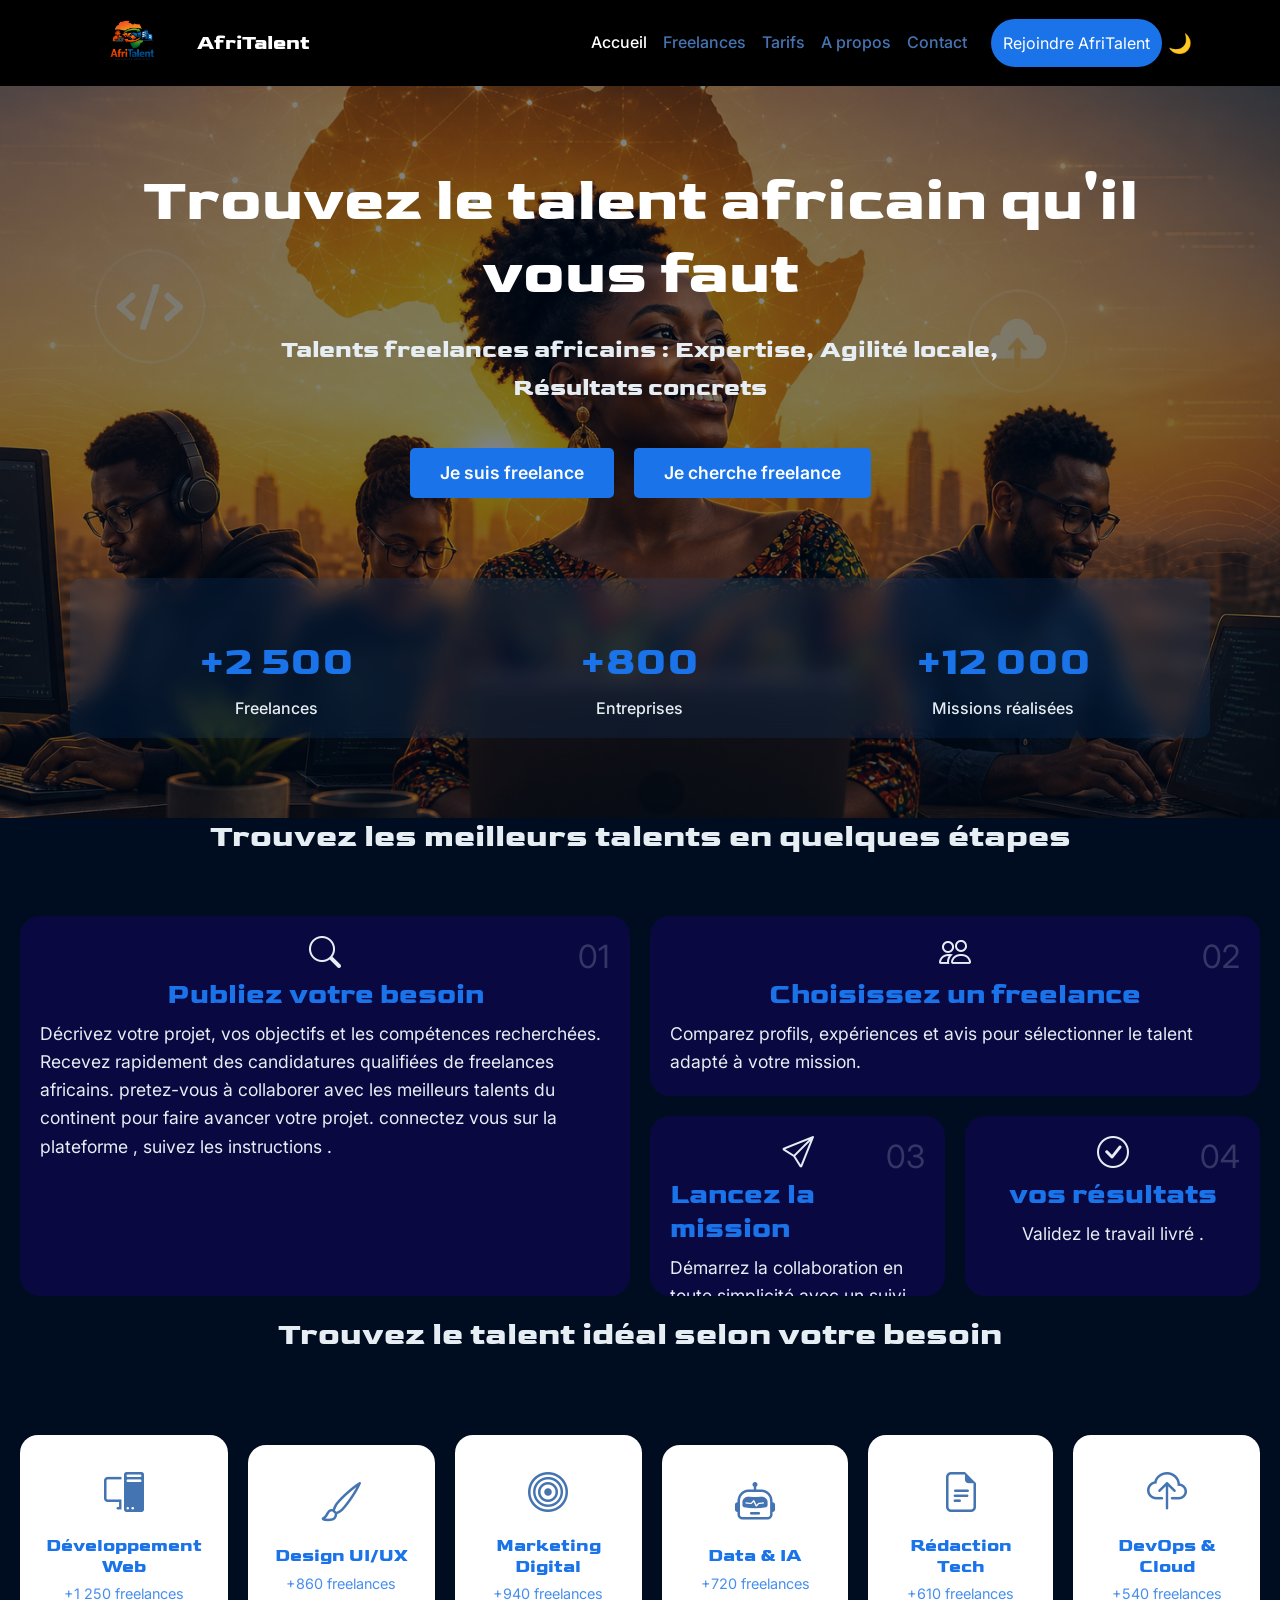
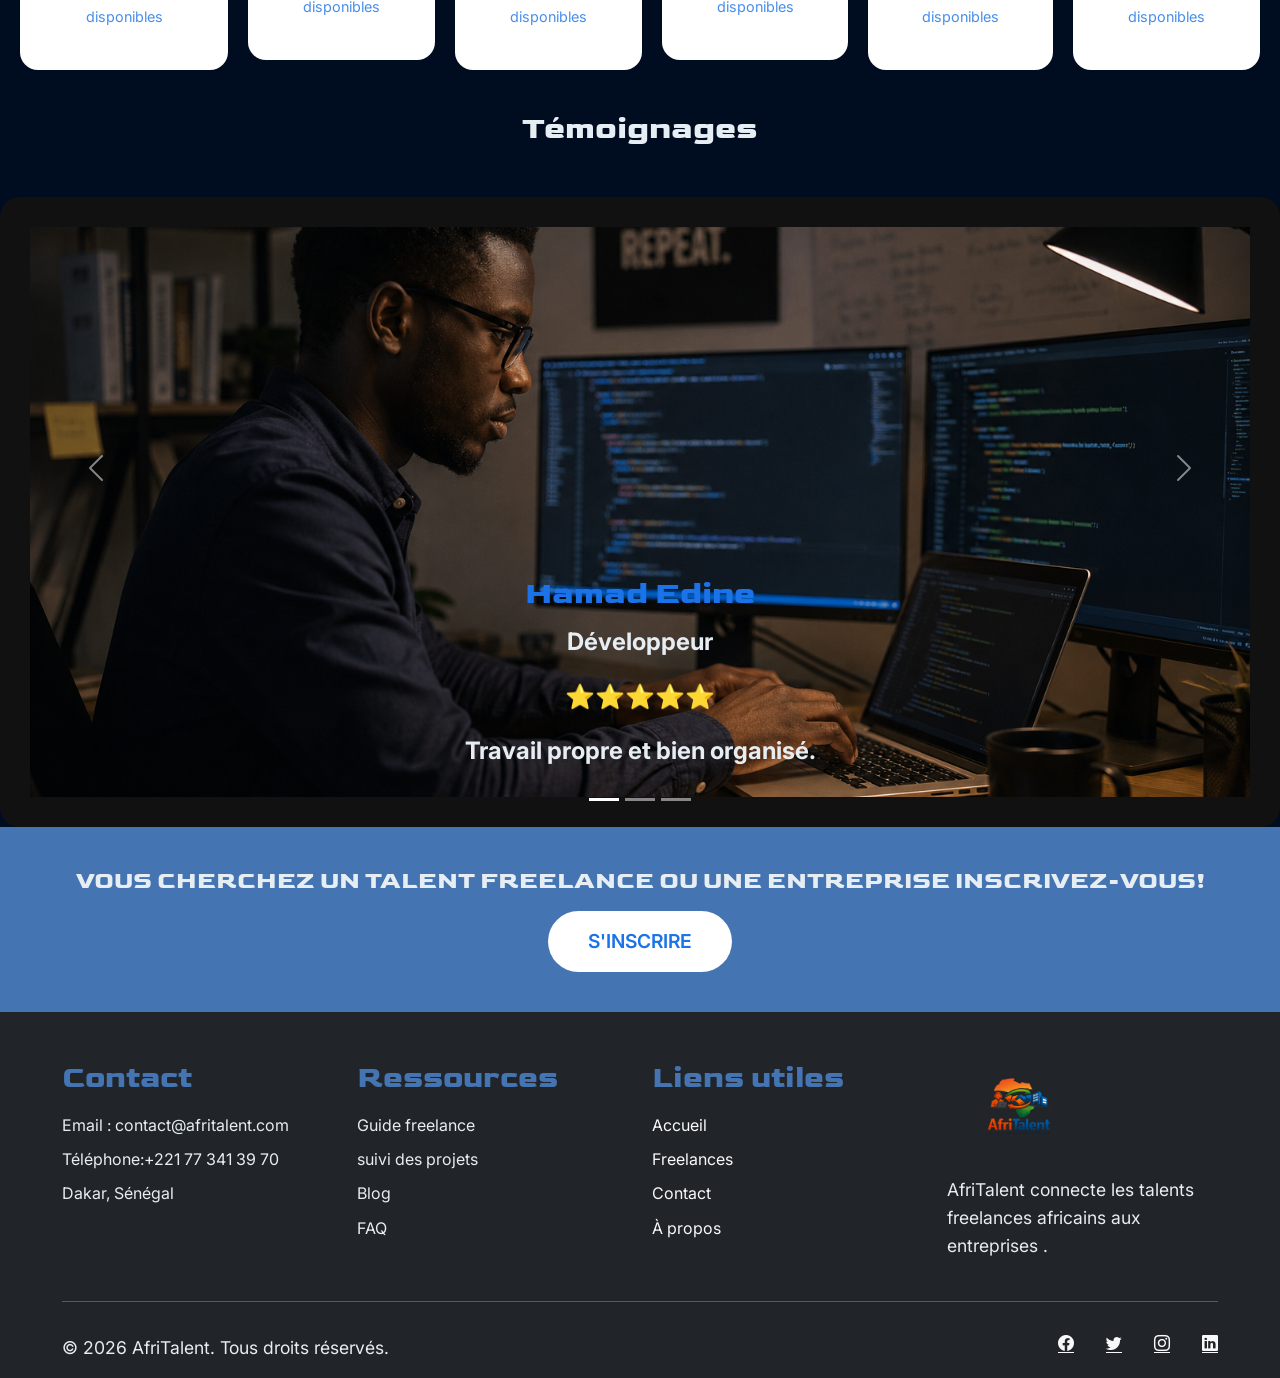
==== commit c7f68ab4: "responsive design mobile et tablette, media queries" ====
--- a/index.html
+++ b/index.html
@@ -32,7 +32,8 @@
 <span class="navbar-toggler-icon">
 </span> 
 
-</button> 
+</button>
+ 
   <div class="collapse navbar-collapse" id="navMenu"> 
 
   <ul class="navbar-nav ms-auto"> 
@@ -72,7 +73,7 @@
 
 <div class="texte-Hero">
    <h1>Trouvez le talent africain qu'il vous faut</h1>
-   <h2>Talents freelances africains : Expertise, Agilité locale,<br> Résultats concrets</h2>
+   <h2>Talents freelances africains : Expertise, Agilité locale, <br> Résultats concrets</h2>
 </div>
 <div class="btn-Hero">
 <a href="freelances.html" class="btn btn-primary">Je suis freelance</a> 
@@ -101,6 +102,7 @@
 </section>
 
 <!-- section comment ca marche -->
+
  <section class="comment-ca-marche">
 
     <div class="section-header">
@@ -111,18 +113,20 @@
 
         <article class="card1">
             <span class="step-number">01</span>
-            <i class="bi bi-search fs-1"></i>
+            <i class="bi bi-search fs-2"></i>
             <h3>Publiez votre besoin</h3>
             <p>
                 Décrivez votre projet, vos objectifs et les compétences recherchées.
                 Recevez rapidement des candidatures qualifiées de freelances africains.
                 pretez-vous à collaborer avec les meilleurs talents du continent pour faire avancer votre projet.
+                connectez vous sur la plateforme , suivez les instructions .
+                 
             </p>
         </article>
 
         <article class="card2">
             <span class="step-number">02</span>
-            <i class="bi bi-people fs-1"></i>
+            <i class="bi bi-people fs-2"></i>
             <h3>Choisissez un freelance</h3>
             <p>
                 Comparez profils, expériences et avis pour sélectionner
@@ -132,20 +136,21 @@
 
         <article class="card3">
             <span class="step-number">03</span>
-            <i class="bi bi-send fs-1"></i>
+            <i class="bi bi-send fs-2"></i>
             <h3>Lancez la mission</h3>
             <p>
                 Démarrez la collaboration en toute simplicité
                 avec un suivi clair .
             </p>
+
         </article>
 
         <article class="card4">
             <span class="step-number">04</span>
-            <i class="bi bi-check-circle fs-1"></i>
+            <i class="bi bi-check-circle fs-2"></i>
             <h3>vos résultats</h3>
             <p>
-                Validez le travail livré.
+                Validez le travail livré .
             </p>
         </article>
 
@@ -153,6 +158,7 @@
 
 </section>
 <!-- section categories de service -->
+ 
  <section class="services-categories">
 
     <div class="section-header">
@@ -200,6 +206,7 @@
     </div>
 
 </section>
+
 <!-- section temoignages -->
 
  <div id="carousel" class="carousel slide" data-bs-ride="carousel">
@@ -215,8 +222,9 @@
   <div class="carousel-inner">
 
     <!-- Slide 1 -->
+
     <div class="carousel-item active">
-      <img src="images/temoin.png" class="d-block w-100" alt="freelance1">
+      <img src="images/caroussel1.png" class="d-block w-100" alt="freelance1">
       <div class="carousel-caption d-none d-md-block">
         <h5>Hamad Edine</h5>
         <p><strong>Développeur</strong></p>
@@ -226,6 +234,7 @@
     </div>
 
     <!-- Slide 2 -->
+
     <div class="carousel-item">
       <img src="images/freelane2.jpeg" class="d-block w-100" alt="freelance2">
       <div class="carousel-caption d-none d-md-block">
@@ -238,10 +247,10 @@
     </div>
 
     <!-- Slide 3 -->
+
     <div class="carousel-item">
       <img src="images/work-agency.jpg" class="d-block w-100" alt="entreprise">
       <div class="carousel-caption d-none d-md-block">
-
         <h5>MarkeSen</h5>
         <p><strong>Entreprise de marketing</strong></p>
         <p>⭐⭐⭐⭐</p>
@@ -252,6 +261,7 @@
   </div>
 
   <!-- Controls -->
+
   <button class="carousel-control-prev" type="button" data-bs-target="#carousel" data-bs-slide="prev">
     <span class="carousel-control-prev-icon"></span>
   </button>
@@ -261,6 +271,7 @@
   </button>
 
 </div>
+
 <!-- section Appel a l'action -->
 
   <section class="CTA">
@@ -292,6 +303,7 @@
       </div>
 
       <!-- Colonne 2 : Ressources -->
+
       <div class="col-md-3">
         <h5 class="fw-bold mb-3">Ressources</h5>
         <ul class="list-unstyled">
@@ -326,6 +338,7 @@
     </div>
 
     <!-- Ligne du bas -->
+     
     <hr class="border-light mt-4">
 
     <div class="footer-bottom d-flex flex-column flex-md-row justify-content-between align-items-center">
--- a/css/style.css
+++ b/css/style.css
@@ -36,8 +36,6 @@
   font-weight: 600;
 }
 
-
-
 /* Barre de navigation */
 
 .logo-AfriTalent {
@@ -116,10 +114,12 @@
   color: #fff;
   margin-bottom: 20px;
   line-height: 1.2;
+  font-family: var(--font-title);
 }
 
 .texte-Hero h2 {
   font-size: 1.5rem;
+  font-family: var(--font-title);
   color: var(--text-color);
   margin-bottom: 40px;
   line-height: 1.6;
@@ -130,7 +130,7 @@
   gap: 20px;
   justify-content: center;
   margin-bottom: 60px;
-  flex-wrap: wrap;
+  display: flex;
 }
 
 .btn-Hero .btn {
@@ -177,7 +177,6 @@
   color: var(--primary-color);
   margin-bottom: 10px;
   font-weight: 700;
-
 }
 
 .stat-box p {
@@ -186,32 +185,7 @@
   font-weight: 500;
 }
 
- @media (max-width: 768px) {
-  .texte-Hero h1 {
-    font-size: 2rem;
-  }
-  
-  .texte-Hero h2 {
-    font-size: 1.1rem;
-  }
-  
-  .btn-Hero {
-    flex-direction: column;
-    align-items: center;
-  }
-  
-  .btn-Hero .btn {
-    width: 100%;
-    max-width: 300px;
-  }
-  
-  .stats-container {
-    grid-template-columns: 1fr;
-  }
-
-
-}
- .section-header {
+.section-header {
     text-align: center;
     margin-bottom: 40px;
 }
@@ -230,8 +204,8 @@
     position: relative;
     overflow: hidden;
     background-color: rgba(26, 0, 121, 0.371);
-    
-}
+}
+
 .bento-grid p{
     color: var(--text-color);
 }
@@ -242,6 +216,7 @@
     right: 20px;
     font-size: 2rem;
     opacity: 0.2;
+    color: var(--text-color);
 }
 
 .icon, .bi {
@@ -267,6 +242,7 @@
 /* Carte verticale */
 .card4 {
     grid-column: span 1;
+    
 
 }
 .icon, .bi {
@@ -335,6 +311,7 @@
     opacity: 0.8;
 }
 /* section temoignages  */
+
 .carousel-item {
     background-color: #111;
     color: white;
@@ -347,6 +324,7 @@
   height: 100%;
   width: 100%;
   object-fit: cover; /* évite la déformation */
+  
 }
 .carousel h5{
   font-size: 2em;
@@ -359,30 +337,13 @@
 }
 
 /* Section CTA */
+
 .CTA {
-  background: linear-gradient(135deg, var(--primary-color), var(--main-color));
-  color: white;
+  background: #4574b2;
   padding: 40px 20px;
   text-align: center;
   position: relative;
   overflow: hidden;
-}
-
-.CTA::before {
-  content: '';
-  position: absolute;
-  top: 0;
-  left: 0;
-  right: 0;
-  bottom: 0;
-  background: rgba(0, 0, 0, 0.1);
-  z-index: 1;
-}
-
-.CTA-texte {
-  position: relative;
-  /* z-index: 2; */
-  margin-bottom: 40px;
 }
 
 .CTA-texte p {
@@ -392,7 +353,6 @@
   font-family: var(--font-title);
   color: var(--text-color);
 }
-
 
 .btn-cta {
   background: white;
@@ -418,19 +378,45 @@
   box-shadow: 0 10px 20px rgba(0, 0, 0, 0.2);
 }
 
-
 /* footer commune a toute les pages  */
 
-footer li ,h5 {
-  display: flex;
-  align-items: center;
-  justify-content: center;
-  padding-right: 70px;
-  
-}
-footer h5{
+footer.site-footer {
+  background-color: #080a14;
+  padding: 50px 0;
+}
+
+footer .container {
+  max-width: 1180px;
+}
+
+footer ul {
+  list-style: none;
+  margin: 0;
+  padding: 0;
+}
+
+footer li {
+  display: block;
+  color: var(--text-color);
+  padding-right: 0;
+  margin-bottom: 0.55rem;
+}
+
+footer h5 {
   color: var(--main-color);
-  font-size: 2em;
+  font-size: 1.9rem;
+  margin-bottom: 1rem;
+  justify-content: flex-start;
+}
+
+footer p,
+footer a {
+  color: var(--text-color);
+}
+
+footer a:hover {
+  color: var(--primary-color);
+  text-decoration: none;
 }
 
 .footer-bottom {
@@ -439,6 +425,7 @@
   justify-content: space-between;
   align-items: center;
   gap: 0.75rem;
+  margin-top: 2rem;
 }
 
 .footer-social {
@@ -447,21 +434,49 @@
   align-items: center;
 }
 
-
-@media (max-width: 768px) {
+footer img {
+  width: auto;
+  max-width: 150px;
+  margin-left: 0;
+}
+
+@media (max-width: 767px) {
+  footer.site-footer {
+    padding: 40px 20px;
+  }
+
+  footer .row {
+    display: flex;
+    flex-direction: column;
+    gap: 30px;
+  }
+
+  footer .col-md-3 {
+    width: 100%;
+  }
+
   .footer-bottom {
     flex-direction: column;
     align-items: flex-start;
+    text-align: left;
   }
 
   .footer-social {
-    align-self: flex-end;
+    justify-content: flex-start;
+    flex-wrap: wrap;
+    gap: 0.8rem;
   }
 }
 
-footer img{
-  width: 25px;
-  margin-left: 50px;
+@media (max-width: 378px) {
+  footer h5 {
+    font-size: 1.3rem;
+  }
+
+  footer li,
+  .footer-bottom p {
+    font-size: 0.95rem;
+  }
 }
 
    /* page 2 freelances  */
@@ -514,19 +529,8 @@
   box-shadow: 0 0 5px rgba(26, 115, 232, 0.5);
 }
 
-@media (max-width: 768px) {
-  .barre-recherche {
-    flex-direction: column;
-    gap: 15px;
-  }
-
-  .barre-recherche input,
-  .barre-recherche select {
-    width: 100%;
-  }
-}
-
 /* section nos freelences  */
+
 .card-img-top{
     height: 250px;
     object-fit: cover;
@@ -596,7 +600,6 @@
   padding: 1.25rem 1.5rem;
   font-size: 1rem;
   font-weight: 700;
-  transition: background 0.3s ease, transform 0.3s ease;
   font-family: var(--font-body);
 }
 .accordion-button:not(.collapsed) {
@@ -618,18 +621,574 @@
   margin-bottom: 0;
 }
 
-@media (max-width: 768px) {
-  .accordion-FAQ-container {
-    padding: 20px;
-  }
-  .accordion-button {
-    font-size: 0.95rem;
-    padding: 1rem 1.25rem;
-  }
-}
-                                       /* page 4 a propos de nous  */
-
-
-
-
-
+/* page 4 a propos de nous  */
+
+.Notre-Histoire-container{
+    display: grid;
+    grid-template-columns: 1fr 1fr;
+    gap: 40px;
+    align-items: center;
+}
+
+.imgage-Notre-histoire img{
+    width: 100%;
+    border-radius: 15px;
+}
+
+.text-Notre-histoire p{
+    font-size: 18px;
+    line-height: 1.8;
+}
+.Notre-Histoire-container{
+    display: grid;
+    grid-template-columns: 1fr 1fr;
+}
+
+.imgage-Notre-histoire{
+    order: 2;
+}
+
+.text-Notre-histoire{
+    order: 1;
+}
+.text-Notre-histoire p{
+    color: var(--text-color);
+    font-size: 1.5em;
+    font-family: var(--font-body);
+    line-height: 1.7;
+    text-align: justify;
+    font-weight: 500;
+}
+.card-container{
+    display: grid;
+    grid-template-columns: repeat(4, 1fr);
+    gap: 20px;
+}
+.card img{
+    width: 100%;
+    height: 250px;
+    object-fit: cover;
+}
+.card-body p{
+    display: flex;
+    align-items: center;
+    gap: 8px;
+    text-decoration: none ;
+}
+.card-body a{
+    color: var(--text-color);
+    font-size: 18px;
+    min-width: 20px;  
+    display: flex;
+    text-decoration: none;
+}
+.card h4,h3{
+    color: var(--primary-color);
+
+}
+.card p{
+  display: flex;
+  align-items: baseline;
+}
+
+.valeurs h2{
+    color: var(--text-color);
+    font-size: 2.5em;
+    margin-bottom: 20px;
+    display: flex;
+    justify-content: center;
+}
+.valeurs-container{
+  display: flex;
+  gap: 80px;
+  justify-content: center;
+  
+}
+
+/* section formulaire  */
+
+/* Section */
+#contact {
+  background: var(--dark-color);
+  margin-bottom: 80px;
+}
+
+/* Container */
+.form-container {
+  max-width: 1100px;
+}
+
+/* FORMULAIRE */
+form {
+  background: #fff;
+  padding: 30px;
+  border-radius: 15px;
+  box-shadow: 0 10px 25px rgba(0,0,0,0.08);
+}
+
+/* Inputs */
+
+.form-control {
+  border-radius: 10px;
+  padding: 12px;
+  border: 1px solid #ddd;
+  transition: 0.3s;
+}
+
+.form-control:focus {
+  border-color: var(--main-color);
+  box-shadow: 0 0 8px rgba(0,0,0,0.1);
+}
+label{
+  color: var(--primary-color);
+  font-weight: 600;
+  font-family: var(--font-title);
+}
+
+
+/* Bouton */
+
+.btn-primary {
+  background: var(--primary-color);
+  border: none;
+  border-radius: 30px;
+  padding: 12px;
+  transition: 0.3s;
+  display: inline-flex;
+  justify-content: center;
+  align-items: center;
+  text-align: center;
+}
+
+.btn-primary:hover {
+  transform: translateY(-2px);
+}
+
+/* BLOC INFOS */
+.information {
+  padding: 30px;
+  border-radius: 15px;
+  margin-top: 120px;
+}
+.information h3 {
+  color: var(--primary-color);
+}
+
+/* Texte intro */
+.afri-contact-text {
+  color: var(--text-color);
+  margin-bottom: 25px;
+  line-height: 1.6;
+  font-weight: 500;
+}
+
+/* ITEM CONTACT */
+.afri-contact-item {
+  display: flex;
+  align-items: center;
+  gap: 15px;
+  margin-bottom: 20px;
+}
+
+/* ICÔNE */
+
+.afri-contact-icon {
+  width: 45px;
+  height: 45px;
+  min-width: 45px;
+  background: var(--main-color);
+  color: #fff;
+  display: flex;
+  justify-content: center;
+  align-items: center;
+  border-radius: 50%;
+  font-size: 1.2rem;
+}
+
+/* TEXTES */
+.afri-contact-item h5 {
+  margin: 0;
+  font-size: 1rem;
+  color: var(--text-color);
+}
+
+.afri-contact-item span {
+  font-size: 0.9rem;
+  color: var(--text-color);
+}
+.iframe-container{
+  color: var(--text-color);
+  font-size: 1.2em;
+  margin-bottom: 20px;
+}
+
+#localisation {
+  background: #f8f9fa; /* fond léger */
+}
+
+#localisation h2 {
+  font-weight: 700;
+  color: var(--primary-color);
+  font-family: var(--font-title);
+}
+
+#localisation p {
+  color:var(--main-color);
+  font-size: 1.05rem;
+  margin-bottom: 20px;
+  font-weight: 700;
+}
+
+/* Conteneur de la carte */
+#localisation .ratio {
+  border-radius: 15px;
+  overflow: hidden;
+  box-shadow: 0 10px 30px rgba(0,0,0,0.15);
+  transition: transform 0.3s ease;
+}
+
+/*  effet hover */
+#localisation .ratio:hover {
+  transform: scale(1.01);
+}
+
+/* iframe */
+#localisation iframe {
+  width: 100%;
+  height: 100%;
+  border: 0;
+}
+
+/* /* MEDIA QUERIES POUR un DESIGN RESPONSIVE  */ 
+
+/* =========================
+   TELEPHONE 375px
+========================= */
+
+@media (max-width: 378px) {
+
+    .Hero {
+        padding: 40px 15px;
+    }
+
+    .texte-Hero h1 {
+        font-size: 1.8rem;
+        line-height: 1.3;
+        text-align: center;
+    }
+
+    .texte-Hero h2 {
+        font-size: 0.95rem;
+        line-height: 1.5;
+        text-align: center;
+    }
+
+    .texte-Hero br {
+        display: none;
+    }
+
+    .btn-Hero {
+        display: flex;
+        flex-direction: column;
+        gap: 15px;
+        align-items: center;
+        margin-top: 25px;
+    }
+
+    .btn-Hero a {
+        width: 100%;
+        text-align: center;
+    }
+
+    .stats-container {
+        display: flex;
+        flex-direction: column;
+        gap: 15px;
+        margin-top: 30px;
+    }
+
+    .stat-box {
+        width: 100%;
+        text-align: center;
+    }
+
+    .bento-grid {
+        display: grid;
+        grid-template-columns: 1fr;
+        gap: 20px;
+    }
+
+    .card1,
+    .card2,
+    .card3,
+    .card4 {
+        grid-column: span 1;
+        grid-row: span 1;
+    }
+
+    .categories-grid {
+        display: grid;
+        grid-template-columns: 1fr;
+        gap: 20px;
+    }
+
+    .category-card {
+        text-align: center;
+    }
+
+    .carousel-item img {
+        height: 250px;
+        object-fit: cover;
+    }
+
+    .carousel-caption {
+        font-size: 0.8rem;
+    }
+
+    .CTA {
+        padding: 30px 15px;
+        text-align: center;
+    }
+
+    .CTA-texte p {
+        font-size: 0.95rem;
+    }
+
+    .btn-cta {
+        display: inline-block;
+        width: 100%;
+        text-align: center;
+        margin-top: 15px;
+    }
+
+    section {
+        padding: 50px 15px;
+    }
+
+    h2 {
+        font-size: 1.5rem;
+    }
+
+    .barre-recherche {
+        flex-direction: column;
+        align-items: stretch;
+    }
+    .Notre-Histoire-container{
+        display: grid;
+        grid-template-columns: 1fr;
+    }
+    .text-Notre-histoire p{
+        font-size: 0.9rem;
+    }
+    .card-container{
+        display: grid;
+        grid-template-columns: 1fr;
+    }
+    .valeurs-container{
+        display: grid;
+        grid-template-columns: 1fr;
+    }
+}
+
+/* =========================
+   TABLETTE / PETIT LAPTOP 768px
+========================= */
+
+@media (min-width: 379px) and (max-width: 767px) {
+
+    .Hero {
+        min-height: 80vh;
+    }
+
+    .hero-container {
+        padding: 50px 20px;
+    }
+
+    .texte-Hero h1 {
+        font-size: 2.4rem;
+    }
+
+    .texte-Hero h2 {
+        font-size: 1.15rem;
+    }
+
+    .btn-Hero {
+        flex-direction: column;
+        gap: 15px;
+    }
+
+    .stats-container {
+        grid-template-columns: repeat(2, minmax(0, 1fr));
+        padding: 30px;
+    }
+
+    .bento-grid {
+        grid-template-columns: repeat(2, 1fr);
+    }
+
+    .card1,
+    .card2,
+    .card3,
+    .card4 {
+        grid-column: span 1;
+    }
+
+    .categories-grid {
+        grid-template-columns: repeat(2, minmax(0, 1fr));
+    }
+
+    .carousel-item {
+        height: 60vh;
+    }
+
+    .carousel-caption {
+        font-size: 0.9rem;
+    }
+
+    .Notre-Histoire-container {
+        grid-template-columns: 1fr;
+    }
+
+    .card-container {
+        grid-template-columns: repeat(2, minmax(0, 1fr));
+    }
+
+    .valeurs-container {
+        flex-direction: column;
+        gap: 30px;
+    }
+
+    .barre-recherche {
+        flex-wrap: wrap;
+        gap: 15px;
+    }
+
+    .form-container,
+    .information {
+        width: 100%;
+    }
+}
+
+/* =========================
+   LAPTOP 768px – 1199px
+========================= */
+
+@media (min-width: 768px) and (max-width: 1199px) {
+
+    .hero-container {
+        padding: 60px 30px;
+    }
+
+    .texte-Hero h1 {
+        font-size: 3rem;
+    }
+
+    .texte-Hero h2 {
+        font-size: 1.3rem;
+    }
+
+    .btn-Hero {
+        flex-direction: row;
+        flex-wrap: wrap;
+    }
+
+    .btn-Hero .btn {
+        min-width: 180px;
+    }
+
+    .stats-container {
+        grid-template-columns: repeat(3, minmax(0, 1fr));
+        padding: 35px;
+    }
+
+    .bento-grid {
+        grid-template-columns: repeat(2, minmax(0, 1fr));
+    }
+
+    .categories-grid {
+        display: grid;
+        grid-template-columns: repeat(2, minmax(0, 1fr));
+    }
+
+    .carousel-item {
+        height: 65vh;
+    }
+
+    .Notre-Histoire-container {
+        grid-template-columns: 1fr;
+    }
+    .text-Notre-histoire p{
+        font-size: 1rem;
+    }
+
+    .card-container {
+        grid-template-columns: repeat(2, minmax(0, 1fr));
+    }
+
+    .valeurs-container {
+        display: grid;
+        grid-template-columns:repeat(2,minmax(0,1fr)) ;
+    }
+
+    .barre-recherche {
+        align-items: center;
+    }
+}
+
+/* =========================
+   PC 1200px+
+========================= */
+
+@media (min-width: 1200px) {
+
+    .hero-container {
+        padding: 80px 30px;
+    }
+
+    .texte-Hero h1 {
+        font-size: 3.8rem;
+    }
+
+    .texte-Hero h2 {
+        font-size: 1.5rem;
+    }
+
+    .stats-container {
+        grid-template-columns: repeat(3, minmax(0, 1fr));
+    }
+
+    .bento-grid {
+        grid-template-columns: repeat(4, minmax(0, 1fr));
+    }
+
+    .card1 {
+        grid-column: span 2;
+        grid-row: span 2;
+    }
+
+    .card2 {
+        grid-column: span 2;
+    }
+
+    .categories-grid {
+        grid-template-columns: repeat(4, minmax(0, 1fr));
+    }
+
+    .carousel-item {
+        height: 70vh;
+    }
+
+    .card-container {
+        grid-template-columns: repeat(4, minmax(0, 1fr));
+    }
+
+    .valeurs-container {
+        flex-direction: row;
+        gap: 80px;
+    }
+
+    .barre-recherche {
+        gap: 20px;
+    }
+}
+
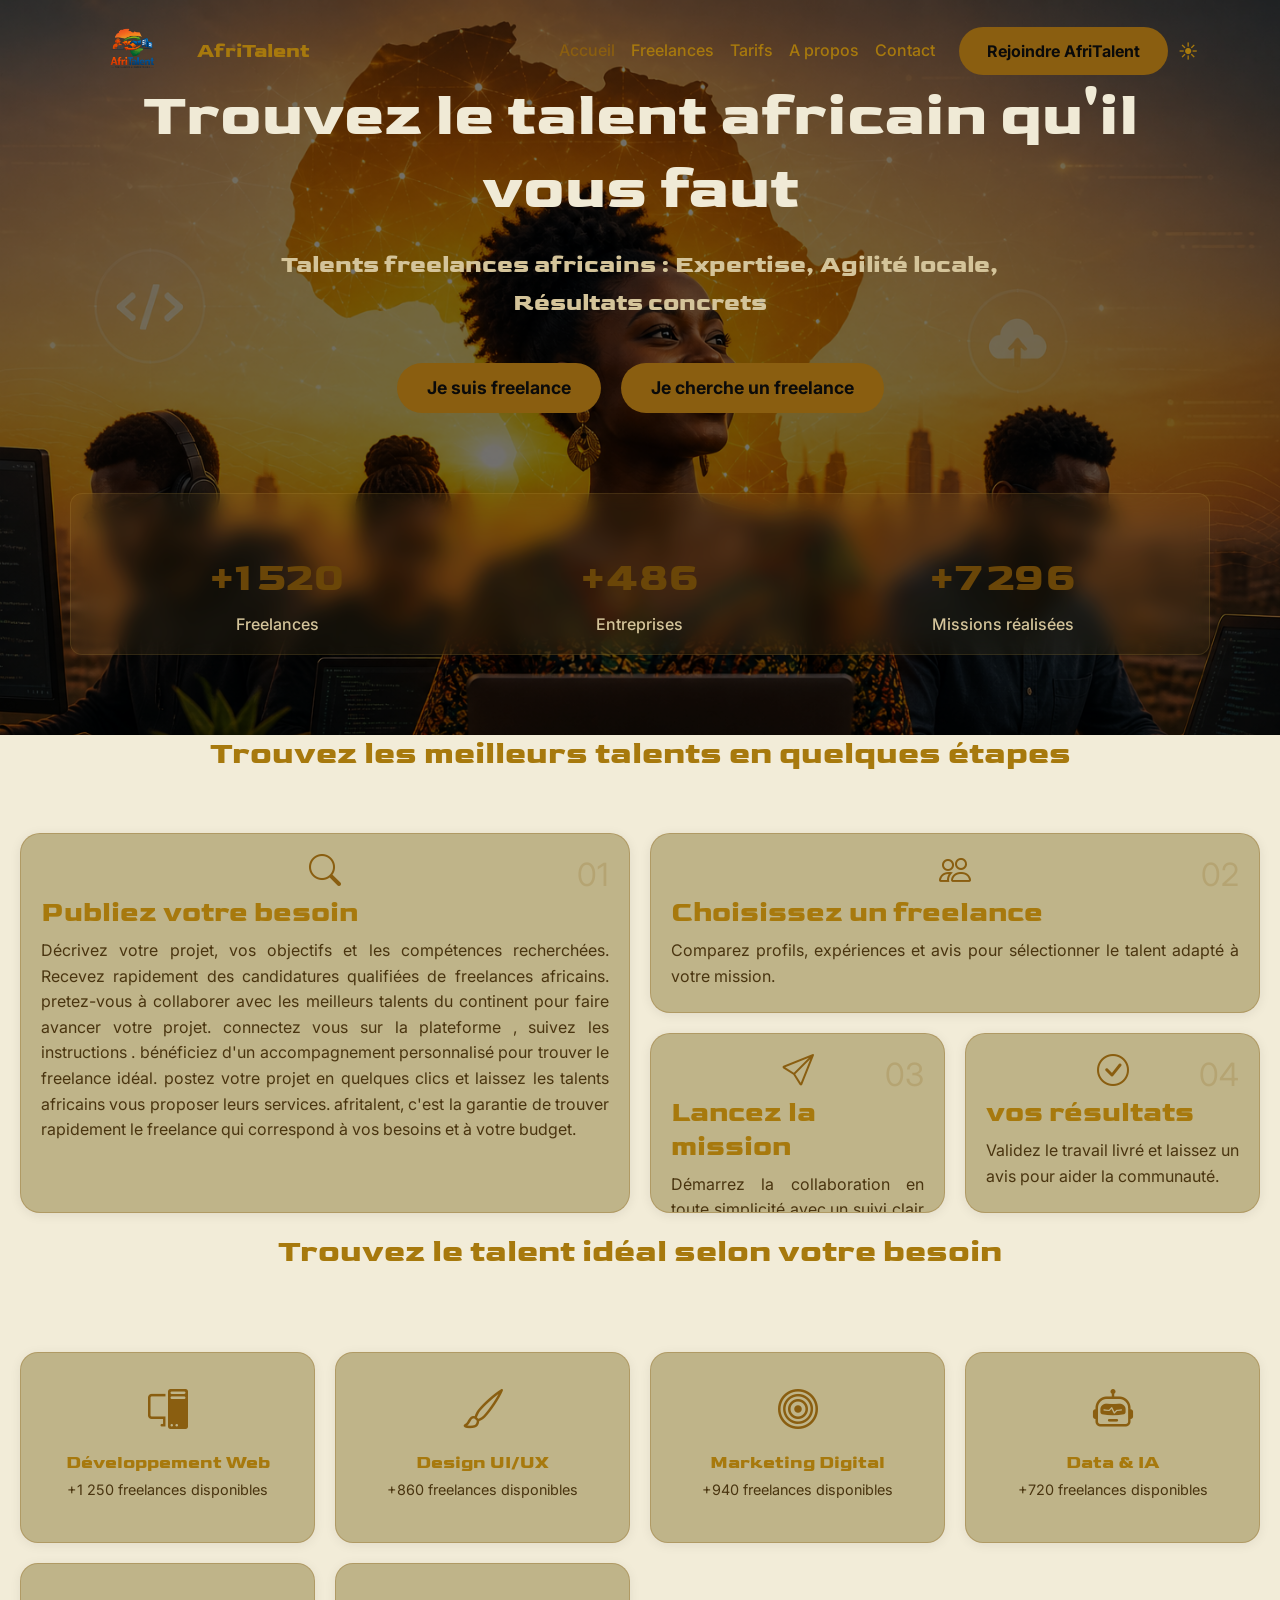
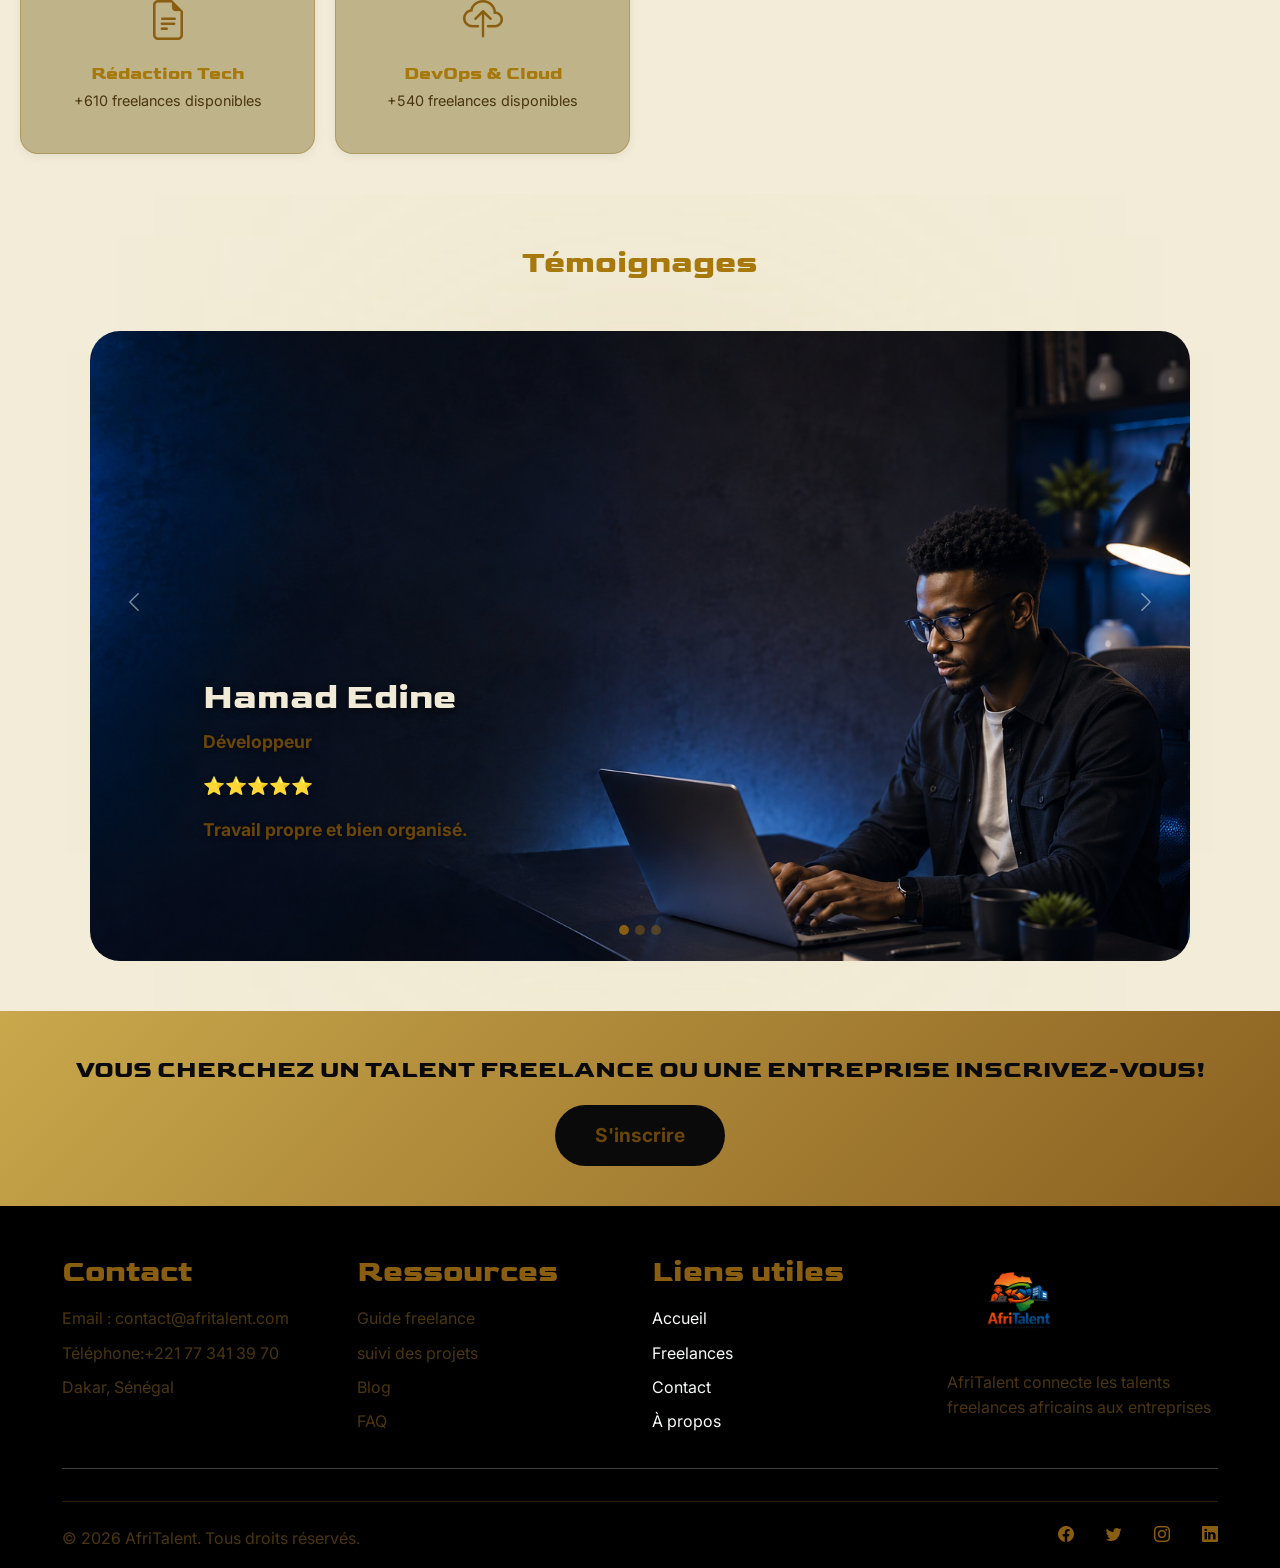
==== commit 9c76c2b5: ": JS : dark mode avec localStorage, navbar dynamique au scroll" ====
--- a/index.html
+++ b/index.html
@@ -10,12 +10,12 @@
 <link rel="stylesheet" href="https://cdn.jsdelivr.net/npm/bootstrap-icons/font/bootstrap-icons.css">
 <link rel="stylesheet" href="css/style.css">
 </head>
-<body> 
+<body class="home-page"> 
 <!-- Barre de navigation commune a toutes les pages  -->
 
 <header>
 
-<nav class="navbar navbar-expand-lg navbar-dark bg-black fixed-top"> 
+<nav class="navbar navbar-expand-lg navbar-dark fixed-top"> 
 <div class="container"> 
 
     <img src="images/logoAfriTalent.png" class="logo-AfriTalent" alt="logo"> 
@@ -36,8 +36,8 @@
  
   <div class="collapse navbar-collapse" id="navMenu"> 
 
-  <ul class="navbar-nav ms-auto"> 
-<li class="nav-item">
+<ul class="navbar-nav ms-auto "> 
+    <li class="nav-item">
     <a class="nav-link active" href="index.html">Accueil</a>
 </li> 
 <li class="nav-item">
@@ -50,12 +50,13 @@
    <a class="nav-link" href="about.html">A propos</a></li> 
 <li class="nav-item">
    <a class="nav-link" href="contact.html">Contact</a>
-  </li> 
-   </ul>
+</li> 
+</ul>
    <button class="btn btn-primary ms-3"> Rejoindre AfriTalent</button> 
+
 <div class="btn-mode">
 
-<button onclick="toggleDarkMode()">🌙</button>
+<button id="theme-toggle" aria-label="Changer de thème">🌙</button>
 
 </div>
 </div> 
@@ -66,7 +67,6 @@
 <!-- section hero page index  -->
 
 <main>
-
 <section class="Hero">
 
 <div class="hero-container">
@@ -77,7 +77,7 @@
 </div>
 <div class="btn-Hero">
 <a href="freelances.html" class="btn btn-primary">Je suis freelance</a> 
-<a href="freelances.html" class="btn btn-primary">Je cherche freelance</a> 
+<a href="freelances.html" class="btn btn-primary">Je cherche un freelance</a>
 </div>
 <div class="stats-Hero">
     <div class="stats-container">
@@ -120,6 +120,9 @@
                 Recevez rapidement des candidatures qualifiées de freelances africains.
                 pretez-vous à collaborer avec les meilleurs talents du continent pour faire avancer votre projet.
                 connectez vous sur la plateforme , suivez les instructions .
+                bénéficiez d'un accompagnement personnalisé pour trouver le freelance idéal.
+                postez votre projet en quelques clics et laissez les talents africains vous proposer leurs services.
+                afritalent, c'est la garantie de trouver rapidement le freelance qui correspond à vos besoins et à votre budget.
                  
             </p>
         </article>
@@ -150,7 +153,7 @@
             <i class="bi bi-check-circle fs-2"></i>
             <h3>vos résultats</h3>
             <p>
-                Validez le travail livré .
+                Validez le travail livré et laissez un avis pour aider la communauté.
             </p>
         </article>
 
@@ -203,61 +206,59 @@
             <h3>DevOps & Cloud</h3>
             <p>+540 freelances disponibles</p>
         </article>
-    </div>
-
+</div>
 </section>
 
 <!-- section temoignages -->
 
+<section class="temoignages">
+
  <div id="carousel" class="carousel slide" data-bs-ride="carousel">
 
   <h2 class="text-center mb-5">Témoignages</h2>
 
-  <div class="carousel-indicators">
+<div class="carousel-indicators">
     <button type="button" data-bs-target="#carousel" data-bs-slide-to="0" class="active"></button>
     <button type="button" data-bs-target="#carousel" data-bs-slide-to="1"></button>
     <button type="button" data-bs-target="#carousel" data-bs-slide-to="2"></button>
-  </div>
-
-  <div class="carousel-inner">
+ </div>
+<div class="carousel-inner">
 
     <!-- Slide 1 -->
 
-    <div class="carousel-item active">
-      <img src="images/caroussel1.png" class="d-block w-100" alt="freelance1">
+<div class="carousel-item active">
+      <img src="images/temoin new2.png" class="d-block w-100" alt="freelance1">
       <div class="carousel-caption d-none d-md-block">
         <h5>Hamad Edine</h5>
         <p><strong>Développeur</strong></p>
         <p>⭐⭐⭐⭐⭐</p>
         <p><strong>Travail propre et bien organisé.</strong></p>
-      </div>
-    </div>
+</div>
+</div>
 
     <!-- Slide 2 -->
 
-    <div class="carousel-item">
-      <img src="images/freelane2.jpeg" class="d-block w-100" alt="freelance2">
+<div class="carousel-item">
+      <img src="images/temoinnew.png" class="d-block w-100" alt="freelance2">
       <div class="carousel-caption d-none d-md-block">
 
         <h5>Mouhamed Diom</h5>
         <p><strong>Ingénieur informatique</strong></p>
         <p>⭐⭐⭐⭐⭐</p>
         <p><strong>Sérieux et rigoureux.</strong></p>
-      </div>
-    </div>
+</div>
+</div>
 
     <!-- Slide 3 -->
-
-    <div class="carousel-item">
-      <img src="images/work-agency.jpg" class="d-block w-100" alt="entreprise">
+<div class="carousel-item">
+      <img src="images/team.png" class="d-block w-100" alt="entreprise">
       <div class="carousel-caption d-none d-md-block">
         <h5>MarkeSen</h5>
         <p><strong>Entreprise de marketing</strong></p>
         <p>⭐⭐⭐⭐</p>
         <p><strong>Recommandé à 100%.</strong></p>
-      </div>
-    </div>
-
+  </div>
+  </div>
   </div>
 
   <!-- Controls -->
@@ -271,6 +272,7 @@
   </button>
 
 </div>
+</section>
 
 <!-- section Appel a l'action -->
 
@@ -286,7 +288,7 @@
 
 <!-- footer commun a toutes les pages  -->
  
-  <footer class="site-footer bg-dark text-light pt-5 pb-3">
+  <footer class="site-footer bg-black text-light pt-5 pb-3">
   <div class="container">
 
     <div class="row gy-4">
@@ -295,7 +297,7 @@
 
       <div class="col-md-3">
         <h5 class="fw-bold mb-3">Contact</h5>
-        <ul class="list-unstyled">
+          <ul class="list-unstyled">
           <li>Email : contact@afritalent.com</li>
           <li>Téléphone:+221 77 341 39 70</li>
           <li>Dakar, Sénégal</li>
@@ -331,7 +333,7 @@
       <div class="col-md-3">
         <img src="images/logoAfriTalent.png" alt="AfriTalent" style="width: 150px;">
         <p class="mt-3">
-          AfriTalent connecte les talents freelances africains aux entreprises .
+          AfriTalent connecte les talents freelances africains aux entreprises 
         </p>
       </div>
 
@@ -362,9 +364,9 @@
 
   </div>
 </footer>
+<button id="scrollTopBtn"><i class="bi bi-arrow-up"></i></button>
 <script src="https://cdn.jsdelivr.net/npm/bootstrap@5.3.0/dist/js/bootstrap.bundle.min.js">
 </script> 
-<script src="js/main.js">
-</script>
+<script src="js/main.js"></script>
 </body>
 </html>
--- a/css/style.css
+++ b/css/style.css
@@ -1,88 +1,191 @@
-
-@import url('https://fonts.googleapis.com/css2?family=Goldman:wght@400;700&family=Inter:ital,opsz,wght@0,14..32,100..900;1,14..32,100..900&family=Oswald:wght@200..700&display=swap');
+﻿@import url('https://fonts.googleapis.com/css2?family=Goldman:wght@400;700&family=Inter:ital,opsz,wght@0,14..32,100..900;1,14..32,100..900&family=Oswald:wght@200..700&display=swap');
 @import url('https://fonts.googleapis.com/css2?family=Goldman:wght@400;700&family=Oswald:wght@200..700&display=swap');
 
 /* reset css  */
+
+   /* VARIABLES — DARK MODE  */
 :root {
-  --primary-color: #1a73e8;
-  --main-color: #4574b2;
-  --dark-color: #000d20;
-  --light-color: #f5f5f5;
-  --text-color: #e6edf3;
-  --text-muted: #8b949e;
+  /* Or */
+  --gold:        #C9A84C;   /* or principal, fonds boutons */
+  --gold-dark:   #A07830;   /* or foncé, hover */
+  --gold-light:  #E8C97A;   /* or clair, titres sur fond sombre */
+  --gold-subtle: rgba(201, 168, 76, 0.12); /* teinture légère */
+  --gold-border: rgba(201, 168, 76, 0.22); /* bordures */
+
+  /* Fonds */
+  --bg-color:    #0A0A0A;   /* fond page */
+  --card-bg:     #141414;   /* fond card */
+  --surface:     #1C1C1C;   /* fond élevé (modals, accordéons) */
+
+  /* Textes */
+  --text-primary:   #F0EAD6; /* texte principal — crème chaud */
+  --text-secondary: #B8A98A; /* texte secondaire — or pâle */
+  --text-on-gold:   #0A0A0A; /* texte sur fond doré (boutons) */
+  --text-muted:     #6B6050; /* texte désactivé */
+
+  /* Couleurs sémantiques (success, info, etc.) */
+  --color-success: #4CAF7A;
+  --color-danger:  #E05A5A;
+
+  /* Misc */
+  --navbar-height: 85px;
   --font-title: 'Goldman', sans-serif;
-  --font-body: 'Inter', sans-serif;
-  --spacing-base: 1rem;
-  --navbar-height: 85px;
-}
-
-*::before,
-*::after {
+  --font-body:  'Inter', sans-serif;
+
+  /* Rétrocompatibilité (anciens noms utilisés dans le HTML) */
+  --primary-color: var(--gold);
+  --main-color:    var(--gold-dark);
+  --text-color:    var(--text-primary);
+  --dark-color:    #050505;
+  --light-color:   #F5F0E8;
+}
+
+/* ==============================================
+   VARIABLES — LIGHT MODE
+   ============================================== */
+body.light-mode {
+  /* Or — plus sombre pour tenir sur fond clair */
+  --gold:        #8A5E10;
+  --gold-dark:   #6A4608;
+  --gold-light:  #6A4608;
+  --gold-subtle: rgba(138, 94, 16, 0.08);
+  --gold-border: rgba(138, 94, 16, 0.30);
+
+  /* Fonds — bien différenciés */
+  --bg-color:    #F2ECD8;   /* fond page : crème moyen */
+  --card-bg:     #bfb489;   /* fond card : blanc cassé chaud */
+  --surface:     #EDE5C8;   /* fond élevé : crème foncé */
+
+  /* Textes — tous sombres et lisibles */
+  --text-primary:   #a7790d;   /* quasi-noir */
+  --text-secondary: #4A3510;   /* brun foncé */
+  --text-on-gold:   #FFFFFF;   /* blanc sur or */
+  --text-muted:     #7A6440;   /* brun moyen */
+
+  /* Rétrocompatibilité */
+  --primary-color: var(--gold);
+  --main-color:    var(--gold-dark);
+  --text-color:    var(--text-primary);
+  --dark-color:    #EDE5C8;
+  --light-color:   #1A1200;
+}
+
+/* ==============================================
+   RESET & BASE
+   ============================================== */
+*, *::before, *::after {
   margin: 0;
   padding: 0;
   box-sizing: border-box;
 }
 
 body {
-  background-color: var(--dark-color);
-  color: var(--text-color);
+  background-color: var(--bg-color);
+  color: var(--text-primary);
   font-family: var(--font-body);
   line-height: 1.6;
-  padding-top: var(--navbar-height);
+  transition: background-color 0.3s ease, color 0.3s ease;
 }
 
 h1, h2, h3, h4, h5 {
   font-family: var(--font-title);
   font-weight: 600;
-}
-
-/* Barre de navigation */
-
+  color: var(--text-primary);
+}
+
+/* ==============================================
+   NAVBAR
+   ============================================== */
 .logo-AfriTalent {
-    height: 70px;
-    width: auto;
-    margin-right: 10px;
+  height: 70px;
+  width: auto;
+  margin-right: 10px;
 }
 
 .navbar-brand {
-    font-family: var(--font-title);
-    font-weight: 700;
-    color: #fff ;
+  font-family: var(--font-title);
+  font-weight: 700;
+  color: var(--text-primary);
 }
 
 .nav-link {
-    color: var(--main-color) ;
-    font-weight: 500;
-    
-}
-
-.nav-link:hover {
-    color: var(--primary-color) ;
+  color: var(--text-primary);
+  font-weight: 500;
+  transition: color 0.2s ease;
+}
+
+.nav-link:hover,
+nav.navbar .nav-link.active {
+  color: var(--gold) !important;
 }
 
 .btn-mode button {
-    background: none;
-    border: none;
-    color: var(--text-color);
-    font-size: 1.2rem;
-    cursor: pointer;
+  margin-left: 10px;
+  background: none;
+  border: none;
+  color: var(--text-primary);
+  font-size: 1.2rem;
+  cursor: pointer;
+  transition: color 0.2s ease;
 }
 
 .btn-mode button:hover {
-    color: var(--primary-color);
-}
-
-/* section hero  */
-
+  color: var(--gold);
+}
+
+header {
+  position: fixed;
+  top: 0;
+  left: 0;
+  width: 100%;
+  z-index: 1100;
+}
+
+/* Effet scroll navbar */
+.home-page nav.navbar {
+  background: transparent !important;
+  transition: background 0.3s ease, box-shadow 0.3s ease,
+   backdrop-filter 0.3s ease, padding 0.3s ease;
+  padding: 1rem 0;
+}
+
+.home-page nav.navbar.scrolled {
+  background: rgba(5, 4, 2, 0.95) !important;
+  box-shadow: 0 8px 24px rgba(0, 0, 0, 0.5);
+  backdrop-filter: blur(16px);
+  padding: 0.7rem 0;
+}
+
+body.light-mode .home-page nav.navbar.scrolled {
+  background: rgba(237, 229, 200, 0.97) !important;
+  box-shadow: 0 8px 24px rgba(0, 0, 0, 0.12);
+}
+
+body.light-mode nav.navbar.scrolled .navbar-brand,
+body.light-mode nav.navbar.scrolled .nav-link,
+body.light-mode nav.navbar.scrolled .btn-mode button {
+  color: var(--text-primary) !important;
+}
+
+body.light-mode nav.navbar .nav-link:hover,
+body.light-mode nav.navbar .nav-link.active {
+  color: var(--gold) !important;
+}
+
+nav.navbar.scrolled .navbar-brand,
+nav.navbar.scrolled .nav-link,
+nav.navbar.scrolled .btn-mode button {
+  color: var(--text-primary) !important;
+}
+
+/* ==============================================
+   SECTION HERO
+   ============================================== */
 .Hero {
   background-image: url(../images/bacck.png);
   background-size: cover;
   background-position: center;
   background-attachment: fixed;
-  min-height: 10vh;
-  display: flex;
-  align-items: center;
-  justify-content: center;
   position: relative;
   overflow: hidden;
 }
@@ -90,11 +193,8 @@
 .Hero::before {
   content: '';
   position: absolute;
-  top: 0;
-  left: 0;
-  right: 0;
-  bottom: 0;
-  background: rgba(0, 13, 32, 0.5);
+  inset: 0;
+  background: rgba(0, 0, 0, 0.55);
   z-index: 1;
 }
 
@@ -108,19 +208,18 @@
   text-align: center;
 }
 
+/* Texte hero : toujours blanc sur l'image sombre */
 .texte-Hero h1 {
   font-size: 3.5rem;
   font-weight: 700;
-  color: #fff;
+  color: #F0EAD6;
   margin-bottom: 20px;
   line-height: 1.2;
-  font-family: var(--font-title);
 }
 
 .texte-Hero h2 {
   font-size: 1.5rem;
-  font-family: var(--font-title);
-  color: var(--text-color);
+  color: #D4C49A; /* crème dorée — lisible sur image */
   margin-bottom: 40px;
   line-height: 1.6;
 }
@@ -130,29 +229,43 @@
   gap: 20px;
   justify-content: center;
   margin-bottom: 60px;
-  display: flex;
 }
 
 .btn-Hero .btn {
   padding: 12px 30px;
   font-size: 1.1rem;
   font-weight: 600;
-  border-radius: 5px;
+  border-radius: 70px;
   transition: all 0.3s ease;
 }
 
 .btn-Hero .btn-primary {
-  background-color: var(--primary-color);
-  border-color: var(--primary-color);
+  background-color: var(--gold);
+  border-color: var(--gold);
+  color: #0A0A0A; /* noir sur or — contraste élevé */
+  font-weight: 700;
 }
 
 .btn-Hero .btn-primary:hover {
-  background-color: var(--main-color);
-  border-color: var(--main-color);
+  background-color: var(--gold-dark);
+  border-color: var(--gold-dark);
+  color: #F0EAD6;
   transform: translateY(-2px);
-  box-shadow: 0 8px 16px rgba(26, 115, 232, 0.3);
-}
-
+  box-shadow: 0 8px 20px rgba(201, 168, 76, 0.35);
+}
+
+/* Outline button secondaire */
+.btn-Hero .btn-outline-light {
+  border-color: rgba(240, 234, 214, 0.7);
+  color: #F0EAD6;
+}
+
+.btn-Hero .btn-outline-light:hover {
+  background-color: rgba(240, 234, 214, 0.15);
+  border-color: #F0EAD6;
+}
+
+/* Stats hero */
 .stats-Hero {
   margin-top: 80px;
 }
@@ -162,8 +275,9 @@
   grid-template-columns: repeat(auto-fit, minmax(200px, 1fr));
   gap: 30px;
   padding: 40px;
-  background: rgba(26, 115, 232, 0.1);
-  border-radius: 10px;
+  background: rgba(201, 168, 76, 0.08);
+  border: 1px solid rgba(201, 168, 76, 0.15);
+  border-radius: 12px;
   backdrop-filter: blur(10px);
 }
 
@@ -174,172 +288,215 @@
 
 .stat-box h2 {
   font-size: 2.5rem;
-  color: var(--primary-color);
+  color: var(--gold-light); /* or clair — lisible sur noir */
   margin-bottom: 10px;
   font-weight: 700;
 }
 
 .stat-box p {
   font-size: 1rem;
-  color: var(--text-color);
+  color: #D4C49A;
   font-weight: 500;
 }
 
+/* ==============================================
+   BENTO GRID
+   ============================================== */
 .section-header {
-    text-align: center;
-    margin-bottom: 40px;
+  text-align: center;
+  margin-bottom: 40px;
 }
 
 .bento-grid {
-    display: grid;
-    grid-template-columns: repeat(4, 1fr);
-    grid-auto-rows: 180px;
-    gap: 20px;
-    padding: 20px;
+  display: grid;
+  grid-template-columns: repeat(4, 1fr);
+  grid-auto-rows: 180px;
+  gap: 20px;
+  padding: 20px;
 }
 
 .bento-grid article {
-    padding: 20px;
-    border-radius: 20px;
-    position: relative;
-    overflow: hidden;
-    background-color: rgba(26, 0, 121, 0.371);
-}
-
-.bento-grid p{
-    color: var(--text-color);
+  padding: 20px;
+  border-radius: 20px;
+  position: relative;
+  overflow: hidden;
+  background-color: var(--card-bg);
+  border: 1px solid var(--gold-border);
+  box-shadow: 0 2px 12px rgba(0, 0, 0, 0.08);
+}
+
+.bento-grid p {
+  color: var(--text-secondary); 
+  text-align: justify;
+  hyphens: auto;
+}
+
+.bento-grid h3, .bento-grid h4 {
+  color: var(--text-primary);
 }
 
 .step-number {
-    position: absolute;
-    top: 15px;
-    right: 20px;
-    font-size: 2rem;
-    opacity: 0.2;
-    color: var(--text-color);
+  position: absolute;
+  top: 15px;
+  right: 20px;
+  font-size: 2rem;
+  opacity: 0.18;
+  color: var(--gold);
 }
 
 .icon, .bi {
-    margin-bottom: 5px;
-}
-/* grande carte  */
-
-.card1 {
-    grid-column: span 2;
-    grid-row: span 2;
-}
-
-/* Carte normale */
-.card2 {
-    grid-column: span 2;
-}
-
-/* Petite carte */
-.card3 {
-    grid-column: span 1;
-}
-
-/* Carte verticale */
-.card4 {
-    grid-column: span 1;
-    
-
-}
-.icon, .bi {
-    display: flex;
-    justify-content: center;
-    align-items: center;
-    margin-bottom: 10px;
-}
+  display: flex;
+  justify-content: center;
+  align-items: center;
+  margin-bottom: 10px;
+  color: var(--gold);
+}
+
+.card1 { grid-column: span 2; grid-row: span 2; }
+.card2 { grid-column: span 2; }
+.card3 { grid-column: span 1; }
+.card4 { grid-column: span 1; }
+
+/* ==============================================
+   CATEGORIES GRID
+   ============================================== */
 .categories-grid {
-    display: grid;
-    grid-template-columns: repeat(auto-fit, minmax(220px, 1fr));
-    gap: 20px;
-    padding: 40px 20px;
-}
-.categories-grid, h3 {
-    display: flex;
-    justify-content: center;
-    align-items: center;
-}
-.categories-grid,p {
-    display: flex;
-    justify-content: center;
-    align-items: center;
-    font-size: 1.1em;
-}
-
-/* Carte */
+  display: grid;
+  grid-template-columns: repeat(auto-fit, minmax(220px, 1fr));
+  gap: 20px;
+  padding: 40px 20px;
+}
 
 .category-card {
-    background: white;
-    padding: 25px;
-    border-radius: 18px;
-    text-align: center;
-    transition: all 0.3s ease;
-    cursor: pointer;
-    border: 1px solid transparent;
-}
-.category-card h3, p {
-    color: #1a73e8;
-}
-
-/* Icône */
+  background: var(--card-bg);
+  padding: 25px;
+  border-radius: 18px;
+  text-align: center;
+  transition: all 0.3s ease;
+  cursor: pointer;
+  border: 1px solid var(--gold-border);
+  box-shadow: 0 2px 12px rgba(0, 0, 0, 0.07);
+}
+
+.category-card h3 {
+  color: var(--text-primary);
+  margin: 10px 0 5px;
+  font-size: 1.1rem;
+  display: flex;
+  justify-content: center;
+}
+
+.category-card p {
+  color: var(--text-secondary);
+  font-size: 0.9rem;
+}
+
 .category-card i {
-    margin-bottom: 10px;
-    display: block;
-    color:var(--main-color) ;
-}
-
-/* Hover effect */
+  margin-bottom: 10px;
+  display: block;
+  color: var(--gold);
+  font-size: 1.8rem;
+}
+
 .category-card:hover {
-    transform: translateY(-8px);
-    box-shadow: 0 15px 30px rgba(0,0,0,0.4);
-    border-color: #4f46e5;
-    background: #1a1a1a;
-}
-
-/* Titre */
-.category-card h3 {
-    margin: 10px 0 5px;
-    font-size: 1.1rem;
-}
-
-/* Texte */
-.category-card p {
-    font-size: 0.9rem;
-    opacity: 0.8;
-}
-/* section temoignages  */
+  transform: translateY(-8px);
+  box-shadow: 0 16px 32px rgba(0, 0, 0, 0.5);
+  border-color: var(--gold);
+  background: #1A1500;
+}
+
+body.light-mode .category-card:hover {
+  background: #FFF8E8;
+  box-shadow: 0 16px 32px rgba(0, 0, 0, 0.12);
+}
+
+/* ==============================================
+   TÉMOIGNAGES / CAROUSEL
+   ============================================== */
+.temoignages {
+  position: relative;
+  padding: 50px 0;
+  overflow: hidden;
+}
+
+.temoignages::before {
+  content: "";
+  position: absolute;
+  width: 500px;
+  height: 500px;
+  background: rgba(201, 168, 76, 0.12);
+  filter: blur(140px);
+  top: 50%;
+  left: 50%;
+  transform: translate(-50%, -50%);
+  z-index: -1;
+}
+
+#carousel {
+  max-width: 1100px;
+  margin: auto;
+}
 
 .carousel-item {
-    background-color: #111;
-    color: white;
-    padding: 30px;
-    border-radius: 20px;
-    text-align: center;
-    height: 85vh;
-}
+  position: relative;
+  overflow: hidden;
+  border-radius: 30px;
+}
+
 .carousel-item img {
-  height: 100%;
-  width: 100%;
-  object-fit: cover; /* évite la déformation */
-  
-}
-.carousel h5{
-  font-size: 2em;
-  color: var(--primary-color);
-}
-.carousel p {
-  font-size: 1.5em;
-  color: var(--text-color);
-  margin-top: 10px;
-}
-
-/* Section CTA */
-
+  height: 650px;
+  object-fit: cover;
+  transition: transform 0.5s ease;
+}
+
+.carousel-item.active img {
+  transform: scale(1.04);
+}
+
+.carousel-caption {
+  bottom: 12%;
+  left: 8%;
+  right: auto;
+  text-align: left;
+  padding: 25px;
+  border-radius: 25px;
+}
+
+.carousel-caption h5 {
+  font-size: 2.2rem;
+  font-weight: bold;
+  color: #F0EAD6; /* blanc crème — lisible sur image sombre */
+  text-shadow: 0 2px 8px rgba(0,0,0,0.6);
+}
+
+.carousel-caption p {
+  font-size: 1.1rem;
+  color: var(--gold-light); /* or clair — visible sur image */
+  text-shadow: 0 1px 4px rgba(0,0,0,0.5);
+}
+
+.carousel-control-prev,
+.carousel-control-next { width: 8%; }
+
+.carousel-control-prev-icon,
+.carousel-control-next-icon { background-size: 70%; }
+
+.carousel-indicators button {
+  width: 10px !important;
+  height: 10px !important;
+  border-radius: 50%;
+  background-color: var(--gold) !important;
+  opacity: 0.5;
+}
+.carousel-indicators .active {
+  opacity: 1 !important;
+}
+
+/* ==============================================
+   CTA
+   ============================================== */
 .CTA {
-  background: #4574b2;
+  background: linear-gradient(135deg, #C9A84C 0%, #8A6020 100%);
   padding: 40px 20px;
   text-align: center;
   position: relative;
@@ -349,75 +506,59 @@
 .CTA-texte p {
   font-size: 1.5rem;
   font-weight: 600;
-  line-height: 1.2;
   font-family: var(--font-title);
-  color: var(--text-color);
+  color: #0A0A0A; /* noir sur or — contraste max */
 }
 
 .btn-cta {
-  background: white;
-  color: var(--primary-color);
+  background: #0A0A0A;
+  color: var(--gold-light);
   border: none;
   padding: 15px 40px;
   font-size: 1.2rem;
-  font-weight: 600;
+  font-weight: 700;
   border-radius: 50px;
   cursor: pointer;
   transition: all 0.3s ease;
-  text-transform: uppercase;
   text-decoration: none;
   display: inline-block;
-  position: relative;
-  z-index: 10;
 }
 
 .btn-cta:hover {
-  background: var(--text-color);
-  color: var(--dark-color);
+  background: #1C1C1C;
+  color: #E8C97A;
   transform: translateY(-3px);
-  box-shadow: 0 10px 20px rgba(0, 0, 0, 0.2);
-}
-
-/* footer commune a toute les pages  */
-
-footer.site-footer {
-  background-color: #080a14;
-  padding: 50px 0;
-}
-
-footer .container {
-  max-width: 1180px;
-}
-
-footer ul {
-  list-style: none;
-  margin: 0;
-  padding: 0;
-}
+  box-shadow: 0 10px 20px rgba(0, 0, 0, 0.35);
+}
+
+/* ==============================================
+   FOOTER
+   ============================================== */
+footer .container { max-width: 1180px; }
+
+footer ul { list-style: none; margin: 0; padding: 0; }
 
 footer li {
   display: block;
-  color: var(--text-color);
-  padding-right: 0;
+  color: var(--text-secondary);
   margin-bottom: 0.55rem;
 }
 
 footer h5 {
-  color: var(--main-color);
+  color: var(--gold);
   font-size: 1.9rem;
   margin-bottom: 1rem;
-  justify-content: flex-start;
-}
-
-footer p,
-footer a {
-  color: var(--text-color);
-}
-
-footer a:hover {
-  color: var(--primary-color);
+}
+
+footer p, footer a {
+  color: var(--text-secondary);
   text-decoration: none;
-}
+  transition: color 0.2s ease;
+}
+
+footer li { color: var(--text-secondary); }
+
+footer a:hover { color: var(--gold); }
 
 .footer-bottom {
   display: flex;
@@ -426,64 +567,20 @@
   align-items: center;
   gap: 0.75rem;
   margin-top: 2rem;
-}
-
-.footer-social {
-  display: flex;
-  gap: 1rem;
-  align-items: center;
-}
-
-footer img {
-  width: auto;
-  max-width: 150px;
-  margin-left: 0;
-}
-
-@media (max-width: 767px) {
-  footer.site-footer {
-    padding: 40px 20px;
-  }
-
-  footer .row {
-    display: flex;
-    flex-direction: column;
-    gap: 30px;
-  }
-
-  footer .col-md-3 {
-    width: 100%;
-  }
-
-  .footer-bottom {
-    flex-direction: column;
-    align-items: flex-start;
-    text-align: left;
-  }
-
-  .footer-social {
-    justify-content: flex-start;
-    flex-wrap: wrap;
-    gap: 0.8rem;
-  }
-}
-
-@media (max-width: 378px) {
-  footer h5 {
-    font-size: 1.3rem;
-  }
-
-  footer li,
-  .footer-bottom p {
-    font-size: 0.95rem;
-  }
-}
-
-   /* page 2 freelances  */
-
+  border-top: 1px solid var(--gold-border);
+  padding-top: 1.5rem;
+}
+
+.footer-social { display: flex; gap: 1rem; align-items: center; }
+
+footer img { width: auto; max-width: 150px; }
+
+/* ==============================================
+   PAGE 2 — FREELANCES
+   ============================================== */
 #barre-de-recherche {
-  padding: 20px 20px;
-  background-color: var(--dark-color);
+  padding: 20px;
+  margin-top: var(--navbar-height);
 }
 
 .barre-recherche {
@@ -499,290 +596,369 @@
   flex: 1;
   padding: 12px 20px;
   font-size: 1rem;
-  border: 2px solid var(--primary-color);
+  border: 2px solid var(--gold-border);
   border-radius: 25px;
-  background-color: var(--light-color);
-  color: var(--dark-color);
+  background-color: var(--card-bg);
+  color: var(--text-primary);
   outline: none;
   transition: border-color 0.3s ease;
 }
 
+.barre-recherche input::placeholder { color: var(--text-muted); }
+
 .barre-recherche input:focus {
-  border-color: var(--main-color);
-  box-shadow: 0 0 5px rgba(26, 115, 232, 0.5);
+  border-color: var(--gold);
+  box-shadow: 0 0 0 3px rgba(201, 168, 76, 0.15);
 }
 
 .barre-recherche select {
   padding: 12px 20px;
   font-size: 1rem;
-  border: 2px solid var(--primary-color);
+  border: 2px solid var(--gold-border);
   border-radius: 25px;
-  background-color: var(--light-color);
-  color: var(--dark-color);
+  background-color: var(--card-bg);
+  color: var(--text-primary);
   outline: none;
   cursor: pointer;
   transition: border-color 0.3s ease;
 }
 
 .barre-recherche select:focus {
-  border-color: var(--main-color);
-  box-shadow: 0 0 5px rgba(26, 115, 232, 0.5);
-}
-
-/* section nos freelences  */
-
-.card-img-top{
-    height: 250px;
-    object-fit: cover;
-}
-
-.card-body{
-    display: flex;
-    flex-direction: column;
-    text-align: center;
-}
-
-.card-body .btn{
-    margin-top: auto;
-}
-.card{
-  background-color: rgba(26, 0, 121, 0.371);
-}
-.Nos-freelences .card{
-    background-color: white;
-}
+  border-color: var(--gold);
+  box-shadow: 0 0 0 3px rgba(201, 168, 76, 0.15);
+}
+
+/* Cards freelances */
+.card-img-top {
+  height: 250px;
+  object-fit: cover;
+}
+
+.card-body {
+  display: flex;
+  flex-direction: column;
+  text-align: center;
+  background: var(--card-bg);
+}
+
+.card-body .btn { margin-top: auto; }
+
 .card-title {
-    color: var(--dark-color);
-    font-family: var(--font-title);
+  color: var(--text-primary);
+  font-family: var(--font-title);
   text-align: center;
-  margin-left: 20px;
-}
-
-
-/* page 3 tarif  */
+}
+
+.card-body ,p{
+  color: var(--text-secondary);
+}
+
+.Nos-freelences .card-body { align-items: center; }
+.Nos-freelences .card-body p { text-align: center; }
+
+/* ==============================================
+   PAGE 3 — TARIFS
+   ============================================== */
+.tarif-container { margin-top: 100px; }
 
 .col-md-4 .card {
-    background-color: rgba(26, 0, 121, 0.371);
-    border: none;
-    color: var(--text-color);
-    text-align: center;
-    padding: 30px;
-    border-radius: 20px;
-}
-
+  background-color: var(--card-bg);
+  border: 1px solid var(--gold-border);
+  color: var(--text-primary);
+  text-align: center;
+  padding: 30px;
+  border-radius: 20px;
+  transition: border-color 0.3s ease, transform 0.3s ease;
+  box-shadow: 0 4px 16px rgba(0, 0, 0, 0.08);
+}
+
+.col-md-4 .card:hover {
+  border-color: var(--gold);
+  transform: translateY(-4px);
+}
+
+/* Carte mise en avant */
+.col-md-4 .card.featured {
+  border: 2px solid var(--gold);
+  background: linear-gradient(180deg, #1A1500 0%, var(--card-bg) 100%);
+}
+
+body.light-mode .col-md-4 .card.featured {
+  background: linear-gradient(180deg, #FFF5DC 0%, #FFFFFF 100%);
+}
+
+/* Prix dans les cards tarif */
+.col-md-4 .card .price {
+  font-size: 2.5rem;
+  font-weight: 700;
+  color: var(--gold); /* or sur fond sombre — lisible */
+  font-family: var(--font-title);
+}
+
+/* Bouton dans les cards tarif */
 .col-md-4 a {
-  background-color: rgb(8, 98, 176);
-  font-weight: 600;
-  color: #f5f5f5;
-}
-
-/* Accordion FAQ  */
+  background-color: var(--gold);
+  font-weight: 700;
+  color: #0A0A0A; /* noir sur or */
+  border-radius: 30px;
+  padding: 10px 24px;
+  display: inline-block;
+  transition: background 0.3s ease;
+  text-decoration: none;
+}
+
+.col-md-4 a:hover {
+  background-color: var(--gold-dark);
+  color: #F0EAD6;
+}
 
 .accordion-FAQ {
-  padding: 60px 0;
-  background: rgba(187, 2, 2, 0.04);
-}
+  padding: 60px;
+  background: var(--bg-color);
+}
+
 .accordion-FAQ-container {
-  max-width: 900px;
+  max-width: 1000px;
   margin: 0 auto;
-  background: var(--main-color);
-  border: 1px solid rgba(255, 255, 255, 0.12);
+  background: var(--surface);
+  border: 1px solid var(--gold-border);
   border-radius: 24px;
   padding: 30px;
-  box-shadow: 0 20px 60px rgba(0, 0, 0, 0.25);
-}
+  box-shadow: 0 20px 60px rgba(0, 0, 0, 0.3);
+}
+
+/* Bouton fermé */
 .accordion-button {
-  background: rgba(255, 255, 255, 0.06);
-  color: blue ;
-  border: none;
-  border-radius: 18px;
-  margin-bottom: 12px;
+  background: var(--card-bg);
+  color: var(--text-primary);
+  border: 1px solid var(--gold-border);
+  border-radius: 12px !important;
+  margin-bottom: 8px;
   padding: 1.25rem 1.5rem;
   font-size: 1rem;
-  font-weight: 700;
+  font-weight: 600;
   font-family: var(--font-body);
-}
+  transition: background 0.2s ease, transform 0.2s ease;
+}
+
+/* Icône accordion Bootstrap */
+.accordion-button::after {
+  filter: invert(75%) sepia(40%) saturate(400%) hue-rotate(5deg);
+}
+
+/* Bouton ouvert */
 .accordion-button:not(.collapsed) {
-  background: linear-gradient(135deg, rgba(26, 115, 232, 0.9), rgba(69, 116, 178, 0.95));
-  color: #fff;
-}
+  background: var(--gold);
+  color: #0A0A0A;
+  border-color: var(--gold);
+  box-shadow: none;
+}
+
+.accordion-button:not(.collapsed)::after {
+  filter: none;
+}
+
 .accordion-button:hover {
   transform: translateX(4px);
-}
+  border-color: var(--gold);
+  background: var(--surface);
+  color: var(--text-primary);
+}
+
+.accordion-button:focus {
+  box-shadow: 0 0 0 3px rgba(201, 168, 76, 0.25);
+}
+
+/* Contenu */
 .accordion-body {
-  background:var(--primary-color);
-  border: 1px solid rgba(255, 255, 255, 0.1);
-  border-radius: 0 0 18px 18px;
-  color: var(--text-color);
+  background: var(--card-bg);
+  border: 1px solid var(--gold-border);
+  border-top: none;
+  border-radius: 0 0 12px 12px;
+  color: var(--text-secondary);
   padding: 1.5rem;
-  margin-bottom: 16px;
-}
-.accordion-item:last-child .accordion-body {
-  margin-bottom: 0;
-}
-
-/* page 4 a propos de nous  */
-
-.Notre-Histoire-container{
-    display: grid;
-    grid-template-columns: 1fr 1fr;
-    gap: 40px;
-    align-items: center;
-}
-
-.imgage-Notre-histoire img{
-    width: 100%;
-    border-radius: 15px;
-}
-
-.text-Notre-histoire p{
-    font-size: 18px;
-    line-height: 1.8;
-}
-.Notre-Histoire-container{
-    display: grid;
-    grid-template-columns: 1fr 1fr;
-}
-
-.imgage-Notre-histoire{
-    order: 2;
-}
-
-.text-Notre-histoire{
-    order: 1;
-}
-.text-Notre-histoire p{
-    color: var(--text-color);
-    font-size: 1.5em;
-    font-family: var(--font-body);
-    line-height: 1.7;
-    text-align: justify;
-    font-weight: 500;
-}
-.card-container{
-    display: grid;
-    grid-template-columns: repeat(4, 1fr);
-    gap: 20px;
-}
-.card img{
-    width: 100%;
-    height: 250px;
-    object-fit: cover;
-}
-.card-body p{
-    display: flex;
-    align-items: center;
-    gap: 8px;
-    text-decoration: none ;
-}
-.card-body a{
-    color: var(--text-color);
-    font-size: 18px;
-    min-width: 20px;  
-    display: flex;
-    text-decoration: none;
-}
-.card h4,h3{
-    color: var(--primary-color);
-
-}
-.card p{
+  margin-bottom: 8px;
+  font-size: 0.95rem;
+  line-height: 1.7;
+}
+
+.accordion-item:last-child .accordion-body { margin-bottom: 0; }
+
+.accordion-item {
+  background: transparent;
+  border: none;
+}
+
+/* ==============================================
+   PAGE 4 — À PROPOS
+   ============================================== */
+.histoire-titre { margin-top: 100px; }
+
+.Notre-Histoire-container {
+  display: grid;
+  grid-template-columns: 1fr 1fr;
+  gap: 40px;
+  align-items: center;
+}
+
+.imgage-Notre-histoire {
+  order: 2;
+}
+
+.imgage-Notre-histoire img {
+  width: 100%;
+  border-radius: 15px;
+  border: 1px solid var(--gold-border);
+}
+
+.text-Notre-histoire {
+  order: 1;
+}
+
+.text-Notre-histoire p {
+  color: var(--text-secondary);
+  font-size: 1.1rem;
+  font-family: var(--font-body);
+  line-height: 1.8;
+  text-align: justify;
+  font-weight: 400;
+  margin-left: 20px;
+}
+
+/* Notre équipe */
+.A-propos { background: var(--bg-color); }
+
+.card-container {
+  display: grid;
+  grid-template-columns: repeat(4, 1fr);
+  gap: 20px;
+}
+
+.card img {
+  width: 100%;
+  height: 250px;
+  object-fit: cover;
+}
+
+.card h4, .card h3 { color: var(--text-primary); }
+
+.card-body p {
   display: flex;
-  align-items: baseline;
-}
-
-.valeurs h2{
-    color: var(--text-color);
-    font-size: 2.5em;
-    margin-bottom: 20px;
-    display: flex;
-    justify-content: center;
-}
-.valeurs-container{
+  align-items: center;
+  justify-content: center;
+  gap: 8px;
+  color: var(--text-secondary);
+}
+
+.card-body a {
+  color: var(--text-secondary);
+  font-size: 1.1rem;
+  min-width: 20px;
+  display: flex;
+  text-decoration: none;
+  transition: color 0.2s ease;
+}
+
+.card-body a:hover { color: var(--gold); }
+
+/* Valeurs */
+.valeurs h2 {
+  color: var(--gold);
+  font-size: 2.5em;
+  margin-bottom: 20px;
+  text-align: center;
+}
+
+.valeurs-container {
   display: flex;
   gap: 80px;
   justify-content: center;
-  
-}
-
-/* section formulaire  */
-
-/* Section */
+}
+
+/* ==============================================
+   FORMULAIRE DE CONTACT
+   ============================================== */
 #contact {
-  background: var(--dark-color);
+  background: var(--bg-color);
   margin-bottom: 80px;
-}
-
-/* Container */
-.form-container {
-  max-width: 1100px;
-}
-
-/* FORMULAIRE */
+  margin-top: 100px;
+}
+
+.form-container { max-width: 1100px; }
+
 form {
-  background: #fff;
+  background: var(--card-bg);
   padding: 30px;
   border-radius: 15px;
-  box-shadow: 0 10px 25px rgba(0,0,0,0.08);
+  border: 1px solid var(--gold-border);
+  box-shadow: 0 10px 30px rgba(0, 0, 0, 0.2);
+}
+
+/* Labels */
+label {
+  color: var(--text-primary);
+  font-weight: 600;
+  font-family: var(--font-title);
+  font-size: 0.9rem;
+  margin-bottom: 6px;
+  display: block;
 }
 
 /* Inputs */
-
 .form-control {
   border-radius: 10px;
   padding: 12px;
-  border: 1px solid #ddd;
-  transition: 0.3s;
-}
+  border: 1px solid var(--gold-border);
+  background: var(--bg-color);
+  color: var(--text-primary);
+  transition: border-color 0.3s ease, box-shadow 0.3s ease;
+}
+
+.form-control::placeholder { color: var(--text-muted); }
 
 .form-control:focus {
-  border-color: var(--main-color);
-  box-shadow: 0 0 8px rgba(0,0,0,0.1);
-}
-label{
-  color: var(--primary-color);
-  font-weight: 600;
-  font-family: var(--font-title);
-}
-
-
-/* Bouton */
-
+  border-color: var(--gold);
+  box-shadow: 0 0 0 3px rgba(201, 168, 76, 0.18);
+  background: var(--bg-color);
+  color: var(--text-primary);
+}
+
+/* Bouton principal */
 .btn-primary {
-  background: var(--primary-color);
+  background: var(--gold);
   border: none;
   border-radius: 30px;
-  padding: 12px;
-  transition: 0.3s;
+  padding: 12px 28px;
+  color: #0A0A0A; /* noir sur or */
+  font-weight: 700;
+  font-size: 1rem;
+  transition: background 0.3s ease, transform 0.2s ease;
   display: inline-flex;
   justify-content: center;
   align-items: center;
-  text-align: center;
 }
 
 .btn-primary:hover {
+  background: var(--gold-dark);
+  color: #F0EAD6;
   transform: translateY(-2px);
 }
 
-/* BLOC INFOS */
+/* Bloc infos */
 .information {
   padding: 30px;
   border-radius: 15px;
   margin-top: 120px;
 }
-.information h3 {
-  color: var(--primary-color);
-}
-
-/* Texte intro */
+
+.information h3 { color: var(--gold); }
+
 .afri-contact-text {
-  color: var(--text-color);
+  color: var(--text-secondary);
   margin-bottom: 25px;
   line-height: 1.6;
-  font-weight: 500;
-}
-
-/* ITEM CONTACT */
+}
+
 .afri-contact-item {
   display: flex;
   align-items: center;
@@ -790,14 +966,12 @@
   margin-bottom: 20px;
 }
 
-/* ICÔNE */
-
-.afri-contact-icon {
+.afri-contact-icon i{
   width: 45px;
   height: 45px;
   min-width: 45px;
-  background: var(--main-color);
-  color: #fff;
+  background: var(--gold);
+  color: #121111; /* noir sur or */
   display: flex;
   justify-content: center;
   align-items: center;
@@ -805,54 +979,53 @@
   font-size: 1.2rem;
 }
 
-/* TEXTES */
 .afri-contact-item h5 {
   margin: 0;
   font-size: 1rem;
-  color: var(--text-color);
+  color: var(--text-primary);
 }
 
 .afri-contact-item span {
   font-size: 0.9rem;
-  color: var(--text-color);
-}
-.iframe-container{
-  color: var(--text-color);
-  font-size: 1.2em;
+  color: var(--text-secondary);
+}
+
+.iframe-container {
+  color: var(--text-secondary);
+  font-size: 1.1rem;
   margin-bottom: 20px;
 }
 
+/* ==============================================
+   LOCALISATION
+   ============================================== */
 #localisation {
-  background: #f8f9fa; /* fond léger */
+  background-color: var(--bg-color);
+  padding: 60px 0;
 }
 
 #localisation h2 {
   font-weight: 700;
-  color: var(--primary-color);
+  color: var(--text-primary);
   font-family: var(--font-title);
 }
 
 #localisation p {
-  color:var(--main-color);
+  color: var(--text-secondary);
   font-size: 1.05rem;
   margin-bottom: 20px;
-  font-weight: 700;
-}
-
-/* Conteneur de la carte */
+}
+
 #localisation .ratio {
   border-radius: 15px;
   overflow: hidden;
-  box-shadow: 0 10px 30px rgba(0,0,0,0.15);
+  box-shadow: 0 10px 30px rgba(0, 0, 0, 0.25);
+  border: 1px solid var(--gold-border);
   transition: transform 0.3s ease;
 }
 
-/*  effet hover */
-#localisation .ratio:hover {
-  transform: scale(1.01);
-}
-
-/* iframe */
+#localisation .ratio:hover { transform: scale(1.01); }
+
 #localisation iframe {
   width: 100%;
   height: 100%;
@@ -989,6 +1162,28 @@
         grid-template-columns: 1fr;
     }
 }
+#scrollTopBtn{
+  position: fixed;
+  bottom: 20px;
+  right: 20px;
+  width: 50px;
+  height: 50px;
+  border: none;
+  border-radius: 50%;
+  background: var(--main-color);
+  color:white;
+  font-size: 25px;
+ opacity: 0;
+ visibility: hidden;
+ transition: 0.3s;
+}
+#scrollTopBtn.show{
+  opacity: 1;
+  visibility: visible;
+}
+#scrollTopBtn:hover{
+  transform: translateY(-5PX);
+}
 
 /* =========================
    TABLETTE / PETIT LAPTOP 768px
@@ -1192,3 +1387,41 @@
     }
 }
 
+@media (max-width: 767px) {
+  footer.site-footer {
+    padding: 40px 20px;
+  }
+
+  footer .row {
+    display: flex;
+    flex-direction: column;
+    gap: 30px;
+  }
+
+  footer .col-md-3 {
+    width: 100%;
+  }
+
+  .footer-bottom {
+    flex-direction: column;
+    align-items: flex-start;
+    text-align: left;
+  }
+
+  .footer-social {
+    justify-content: flex-start;
+    flex-wrap: wrap;
+    gap: 0.8rem;
+  }
+}
+
+@media (max-width: 378px) {
+  footer h5 {
+    font-size: 1.3rem;
+  }
+
+  footer li,
+  .footer-bottom p {
+    font-size: 0.95rem;
+  }
+}
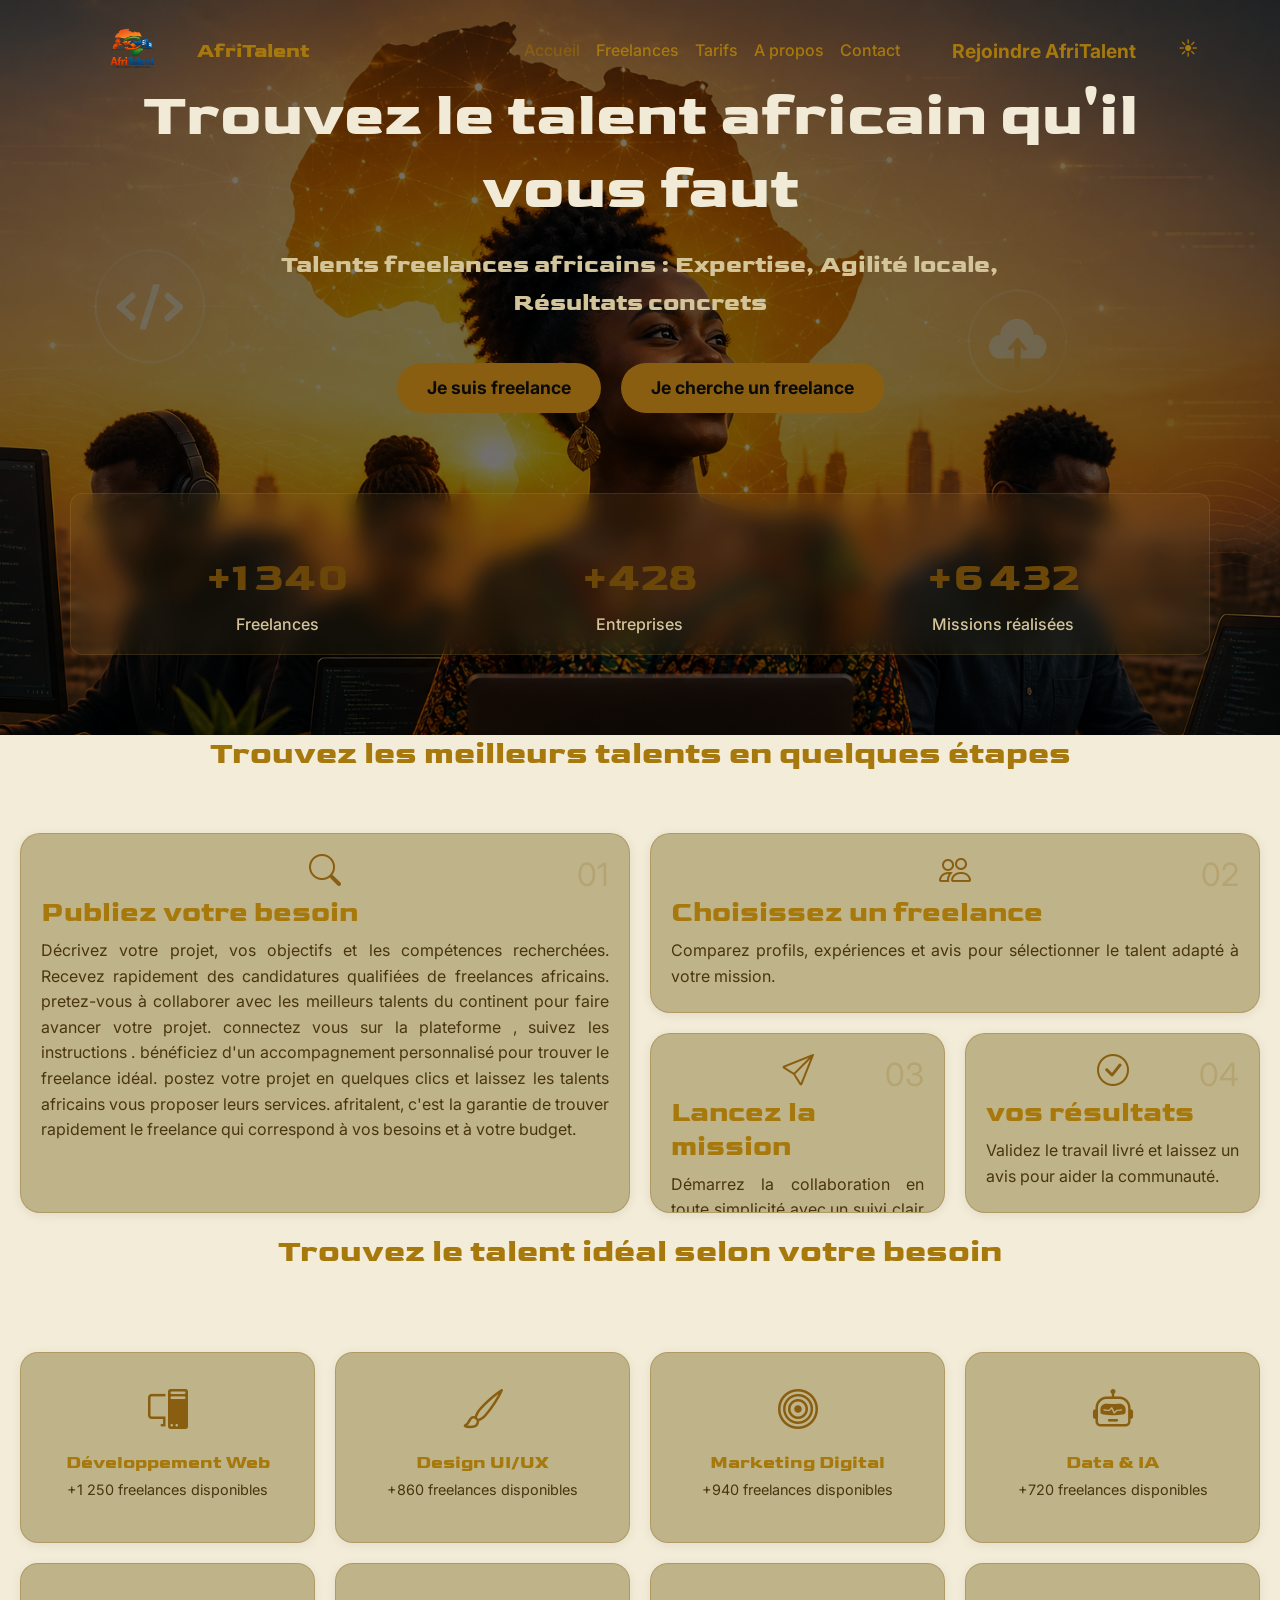
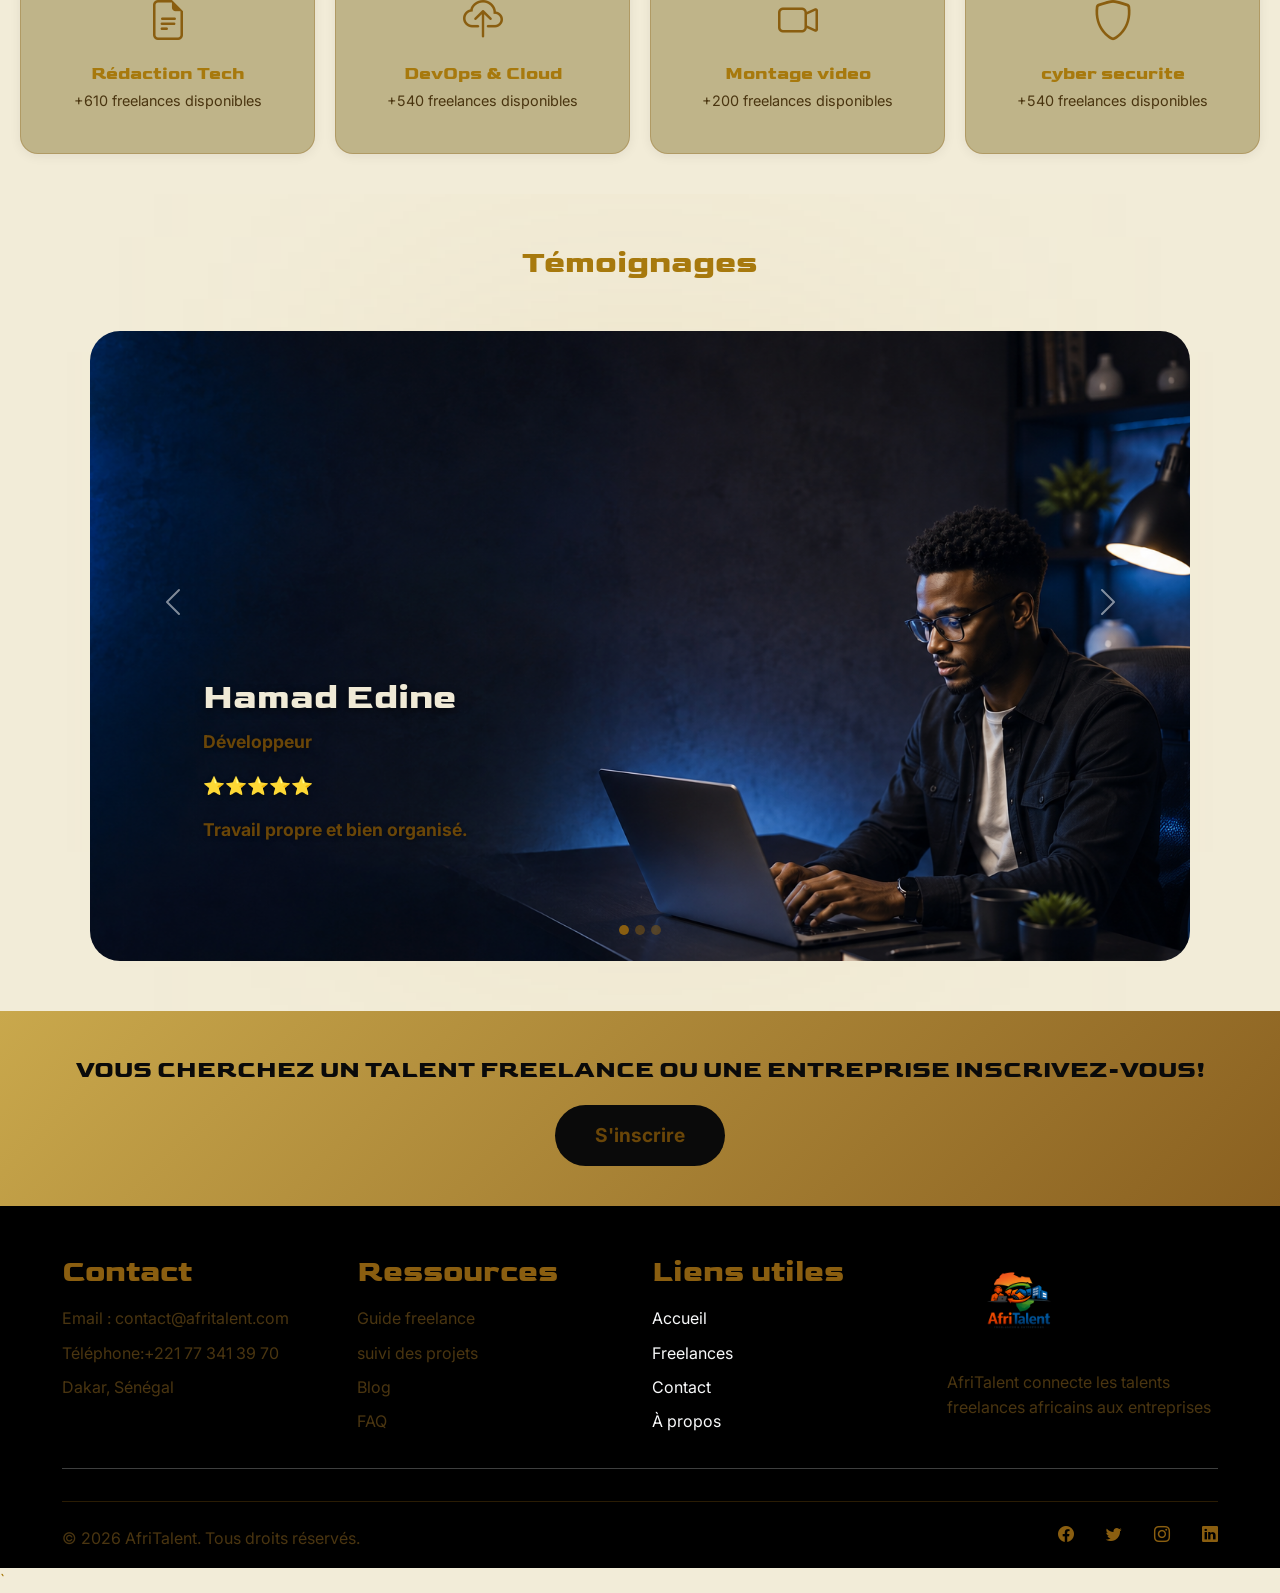
==== commit cc68e4e0: "filtrage dynamique des freelances et validation du formulaire de contact" ====
--- a/index.html
+++ b/index.html
@@ -52,9 +52,11 @@
    <a class="nav-link" href="contact.html">Contact</a>
 </li> 
 </ul>
-   <button class="btn btn-primary ms-3"> Rejoindre AfriTalent</button> 
 
 <div class="btn-mode">
+
+<button class="btn btn-primary ms-3"> Rejoindre AfriTalent</button> 
+
 
 <button id="theme-toggle" aria-label="Changer de thème">🌙</button>
 
@@ -206,6 +208,18 @@
             <h3>DevOps & Cloud</h3>
             <p>+540 freelances disponibles</p>
         </article>
+
+         <article class="category-card">
+            <i class="bi bi-camera-video fs-1"></i>
+            <h3>Montage video</h3>
+            <p>+200 freelances disponibles</p>
+        </article>
+
+         <article class="category-card">
+            <i class="bi bi-shield fs-1"></i>
+            <h3>cyber securite</h3>
+            <p>+540 freelances disponibles</p>
+        </article>
 </div>
 </section>
 
@@ -370,3 +384,4 @@
 <script src="js/main.js"></script>
 </body>
 </html>
+`
--- a/css/style.css
+++ b/css/style.css
@@ -85,6 +85,12 @@
   font-family: var(--font-body);
   line-height: 1.6;
   transition: background-color 0.3s ease, color 0.3s ease;
+  animation: fadeInPage 0.7s ease forwards;
+}
+
+@keyframes fadeInPage {
+  from { opacity: 0; }
+  to { opacity: 1; }
 }
 
 h1, h2, h3, h4, h5 {
@@ -475,11 +481,11 @@
   text-shadow: 0 1px 4px rgba(0,0,0,0.5);
 }
 
-.carousel-control-prev,
+/* .carousel-control-prev,
 .carousel-control-next { width: 8%; }
 
 .carousel-control-prev-icon,
-.carousel-control-next-icon { background-size: 70%; }
+.carousel-control-next-icon { background-size: 70%; } */
 
 .carousel-indicators button {
   width: 10px !important;
@@ -644,7 +650,7 @@
 .card-body .btn { margin-top: auto; }
 
 .card-title {
-  color: var(--text-primary);
+  color: var(--gold);
   font-family: var(--font-title);
   text-align: center;
 }
@@ -655,7 +661,9 @@
 
 .Nos-freelences .card-body { align-items: center; }
 .Nos-freelences .card-body p { text-align: center; }
-
+.btn btn-primary {
+color: var(--text-on-gold);
+}
 /* ==============================================
    PAGE 3 — TARIFS
    ============================================== */
@@ -821,7 +829,7 @@
   font-family: var(--font-body);
   line-height: 1.8;
   text-align: justify;
-  font-weight: 400;
+  font-weight: 600;
   margin-left: 20px;
 }
 
@@ -840,7 +848,7 @@
   object-fit: cover;
 }
 
-.card h4, .card h3 { color: var(--text-primary); }
+.card h4 { color: var(--gold); }
 
 .card-body p {
   display: flex;
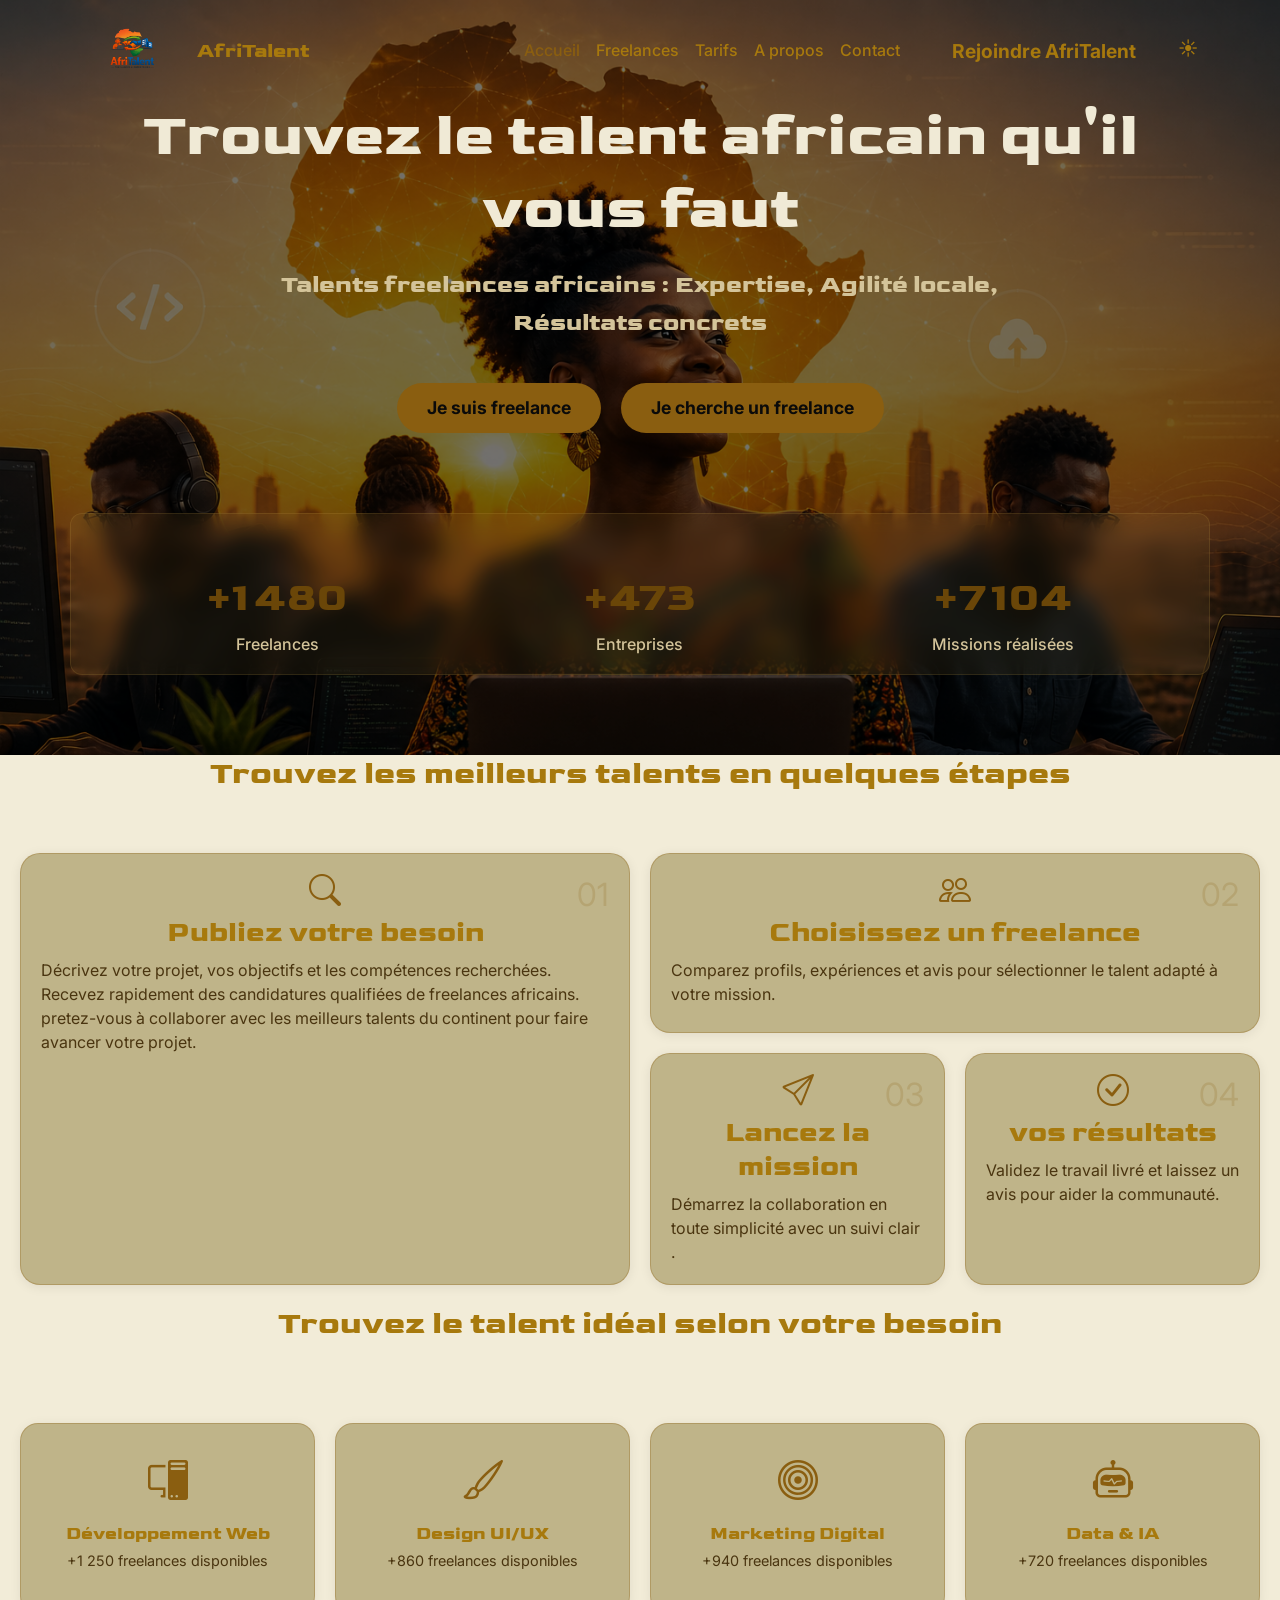
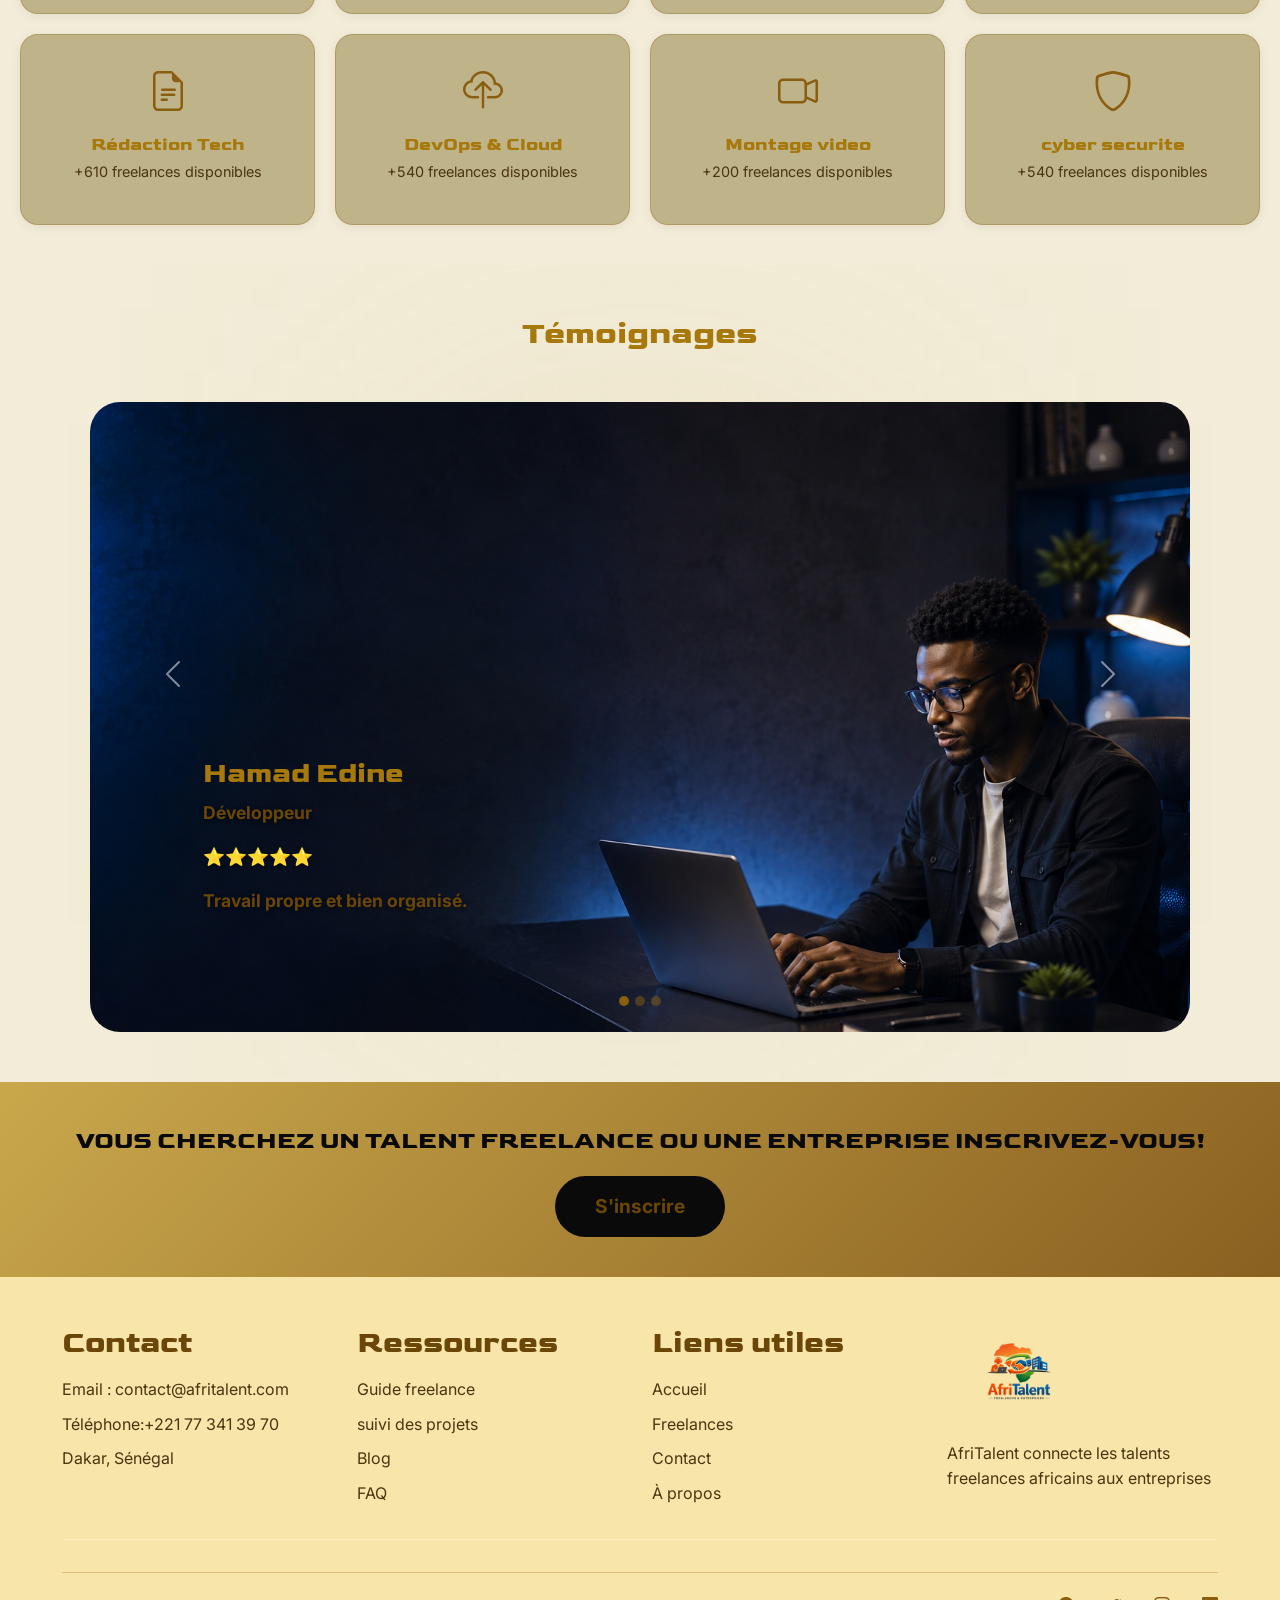
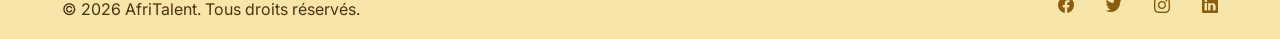
==== commit 59c563e4: "Finalisation : corrections responsive, optimisation du code et commentaires" ====
--- a/index.html
+++ b/index.html
@@ -1,387 +1,455 @@
-<!DOCTYPE html>
+<!doctype html>
 <html lang="fr">
-<head> 
-<meta charset="UTF-8"> 
-<meta name="viewport" content="width=device-width, initial-scale=1.0"> 
-<title>AfriTalent — Accueil</title>  
-<link 
-href="https://cdn.jsdelivr.net/npm/bootstrap@5.3.0/dist/css/bootstrap.min.css" 
-rel="stylesheet"> 
-<link rel="stylesheet" href="https://cdn.jsdelivr.net/npm/bootstrap-icons/font/bootstrap-icons.css">
-<link rel="stylesheet" href="css/style.css">
-</head>
-<body class="home-page"> 
-<!-- Barre de navigation commune a toutes les pages  -->
-
-<header>
-
-<nav class="navbar navbar-expand-lg navbar-dark fixed-top"> 
-<div class="container"> 
-
-    <img src="images/logoAfriTalent.png" class="logo-AfriTalent" alt="logo"> 
-
-<a class="navbar-brand " href="index.html">AfriTalent</a> 
-
-     <button class="navbar-toggler" type="button" 
-     data-bs-toggle="collapse" 
-     data-bs-target="#navMenu" 
-     aria-controls="navMenu" 
-     aria-expanded="false" 
-     aria-label="Toggle navigation"> 
-
-<span class="navbar-toggler-icon">
-</span> 
-
-</button>
- 
-  <div class="collapse navbar-collapse" id="navMenu"> 
-
-<ul class="navbar-nav ms-auto "> 
-    <li class="nav-item">
-    <a class="nav-link active" href="index.html">Accueil</a>
-</li> 
-<li class="nav-item">
-    <a class="nav-link" href="freelances.html">Freelances</a>
-</li> 
-<li class="nav-item">
-    <a class="nav-link" href="tarifs.html">Tarifs</a>
-</li> 
-<li class="nav-item">
-   <a class="nav-link" href="about.html">A propos</a></li> 
-<li class="nav-item">
-   <a class="nav-link" href="contact.html">Contact</a>
-</li> 
-</ul>
-
-<div class="btn-mode">
-
-<button class="btn btn-primary ms-3"> Rejoindre AfriTalent</button> 
-
-
-<button id="theme-toggle" aria-label="Changer de thème">🌙</button>
-
-</div>
-</div> 
-</div> 
-</nav> 
-</header>
-
-<!-- section hero page index  -->
-
-<main>
-<section class="Hero">
-
-<div class="hero-container">
-
-<div class="texte-Hero">
-   <h1>Trouvez le talent africain qu'il vous faut</h1>
-   <h2>Talents freelances africains : Expertise, Agilité locale, <br> Résultats concrets</h2>
-</div>
-<div class="btn-Hero">
-<a href="freelances.html" class="btn btn-primary">Je suis freelance</a> 
-<a href="freelances.html" class="btn btn-primary">Je cherche un freelance</a>
-</div>
-<div class="stats-Hero">
-    <div class="stats-container">
-
-        <div class="stat-box">
+  <head>
+    <meta charset="UTF-8">
+    <meta name="viewport" content="width=device-width, initial-scale=1.0">
+    <title>AfriTalent — Accueil</title>
+    <link
+      href="https://cdn.jsdelivr.net/npm/bootstrap@5.3.0/dist/css/bootstrap.min.css"
+      rel="stylesheet">
+    <link
+      rel="stylesheet"
+      href="https://cdn.jsdelivr.net/npm/bootstrap-icons/font/bootstrap-icons.css"
+    >
+    <link rel="stylesheet" href="css/style.css" >
+  </head>
+  <body class="home-page">
+    <!--========================================================
+         Barre de navigation commune a toutes les pages  
+     ===========================================================-->
+
+    <header>
+      <nav class="navbar navbar-expand-lg navbar-dark fixed-top">
+        <div class="container">
+          <img
+            src="images/logoAfriTalent.png"
+            class="logo-AfriTalent" alt="logo">
+
+          <a class="navbar-brand" href="index.html">AfriTalent</a>
+
+          <button
+            class="navbar-toggler"
+            type="button"
+            data-bs-toggle="collapse"
+            data-bs-target="#navMenu"
+            aria-controls="navMenu"
+            aria-expanded="false"
+            aria-label="Toggle navigation">
+
+            <span class="navbar-toggler-icon"> </span>
+          
+          </button>
+
+          <div class="collapse navbar-collapse" id="navMenu">
+            <ul class="navbar-nav ms-auto">
+                <li class="nav-item">
+                <a class="nav-link active" href="index.html">Accueil</a>
+                </li>
+                <li class="nav-item">
+                <a class="nav-link" href="freelances.html">Freelances</a>
+                </li>
+                <li class="nav-item">
+                <a class="nav-link" href="tarifs.html">Tarifs</a>
+                </li>
+                <li class="nav-item">
+                <a class="nav-link" href="about.html">A propos</a>
+                </li>
+                <li class="nav-item">
+                <a class="nav-link" href="contact.html">Contact</a>
+              </li>
+            </ul>
+
+            <div class="btn-mode">
+            
+              <button class="btn btn-primary ms-3">Rejoindre AfriTalent</button>
+              
+              <button id="theme-toggle" aria-label="Changer de thème">
+                🌙
+              </button>
+            </div>
+          </div>
+        </div>
+      </nav>
+    </header>
+
+    <!--=================================
+        section hero page index 
+    ============================ -->
+
+    <main>
+      <section class="Hero">
+        <div class="hero-container">
+          <div class="texte-Hero">
+            <h1>Trouvez le talent africain qu'il vous faut</h1>
+            <h2>
+              Talents freelances africains : Expertise, Agilité locale, <br>
+              Résultats concrets
+            </h2>
+          </div>
+          <div class="btn-Hero">
+            <a href="freelances.html" class="btn btn-primary">Je suis freelance</a>
+
+            <a href="freelances.html" class="btn btn-primary">Je cherche un freelance</a >
+            </div>
+            <div class="stats-Hero">
+            <div class="stats-container">
+            <div class="stat-box">
             <h2>+2 500</h2>
             <p>Freelances</p>
-        </div>
-
-        <div class="stat-box">
-            <h2>+800</h2>
-            <p>Entreprises</p>
-        </div>
-
-        <div class="stat-box">
-            <h2>+12 000</h2>
-            <p>Missions réalisées</p>
-        </div>
-</div>
-</div>
-</div>
-</section>
-
-<!-- section comment ca marche -->
-
- <section class="comment-ca-marche">
-
-    <div class="section-header">
-        <h2>Trouvez les meilleurs talents en quelques étapes</h2>
-    </div>
-
-    <div class="bento-grid">
-
-        <article class="card1">
+            </div>
+
+              <div class="stat-box">
+                <h2>+800</h2>
+                <p>Entreprises</p>
+              </div>
+
+              <div class="stat-box">
+                <h2>+12 000</h2>
+                <p>Missions réalisées</p>
+              </div>
+            </div>
+          </div>
+        </div>
+      </section>
+
+      <!--===========================
+           section comment ca marche
+       ==============================-->
+
+      <section class="comment-ca-marche">
+        <div class="section-header">
+          <h2>Trouvez les meilleurs talents en quelques étapes</h2>
+        </div>
+
+        <div class="bento-grid">
+          <article class="card1">
             <span class="step-number">01</span>
             <i class="bi bi-search fs-2"></i>
             <h3>Publiez votre besoin</h3>
             <p>
-                Décrivez votre projet, vos objectifs et les compétences recherchées.
-                Recevez rapidement des candidatures qualifiées de freelances africains.
-                pretez-vous à collaborer avec les meilleurs talents du continent pour faire avancer votre projet.
-                connectez vous sur la plateforme , suivez les instructions .
-                bénéficiez d'un accompagnement personnalisé pour trouver le freelance idéal.
-                postez votre projet en quelques clics et laissez les talents africains vous proposer leurs services.
-                afritalent, c'est la garantie de trouver rapidement le freelance qui correspond à vos besoins et à votre budget.
-                 
+              Décrivez votre projet, vos objectifs et les compétences
+              recherchées. Recevez rapidement des candidatures qualifiées de
+              freelances africains. pretez-vous à collaborer avec les meilleurs
+              talents du continent pour faire avancer votre projet. 
             </p>
-        </article>
-
-        <article class="card2">
+          </article>
+
+          <article class="card2">
             <span class="step-number">02</span>
             <i class="bi bi-people fs-2"></i>
             <h3>Choisissez un freelance</h3>
             <p>
-                Comparez profils, expériences et avis pour sélectionner
-                le talent adapté à votre mission.
+              Comparez profils, expériences et avis pour sélectionner le talent
+              adapté à votre mission.
             </p>
-        </article>
-
-        <article class="card3">
+          </article>
+
+          <article class="card3">
             <span class="step-number">03</span>
             <i class="bi bi-send fs-2"></i>
             <h3>Lancez la mission</h3>
             <p>
-                Démarrez la collaboration en toute simplicité
-                avec un suivi clair .
+              Démarrez la collaboration en toute simplicité avec un suivi clair
+              .
             </p>
-
-        </article>
-
-        <article class="card4">
+          </article>
+
+          <article class="card4">
             <span class="step-number">04</span>
             <i class="bi bi-check-circle fs-2"></i>
             <h3>vos résultats</h3>
             <p>
-                Validez le travail livré et laissez un avis pour aider la communauté.
+              Validez le travail livré et laissez un avis pour aider la
+              communauté.
             </p>
-        </article>
-
-    </div>
-
-</section>
-<!-- section categories de service -->
- 
- <section class="services-categories">
-
-    <div class="section-header">
-
-        <h2>Trouvez le talent idéal selon votre besoin</h2>
-    </div>
-
-    <div class="categories-grid">
-
-        <article class="category-card">
+          </article>
+        </div>
+      </section>
+
+      <!--==============================================
+          section categories de service 
+        =============================================-->
+
+      <section class="services-categories">
+        <div class="section-header">
+          <h2>Trouvez le talent idéal selon votre besoin</h2>
+        </div>
+
+        <div class="categories-grid">
+          <article class="category-card">
             <i class="bi bi-pc-display fs-1"></i>
             <h3>Développement Web</h3>
             <p>+1 250 freelances disponibles</p>
-        </article>
-
-        <article class="category-card">
+          </article>
+
+          <article class="category-card">
             <i class="bi bi-brush fs-1"></i>
             <h3>Design UI/UX</h3>
             <p>+860 freelances disponibles</p>
-        </article>
-
-        <article class="category-card">
+          </article>
+
+          <article class="category-card">
             <i class="bi bi-bullseye fs-1"></i>
             <h3>Marketing Digital</h3>
             <p>+940 freelances disponibles</p>
-        </article>
-
-        <article class="category-card">
+          </article>
+
+          <article class="category-card">
             <i class="bi bi-robot fs-1"></i>
             <h3>Data & IA</h3>
             <p>+720 freelances disponibles</p>
-        </article>
-
-        <article class="category-card">
+          </article>
+
+          <article class="category-card">
             <i class="bi bi-file-earmark-text fs-1"></i>
             <h3>Rédaction Tech</h3>
             <p>+610 freelances disponibles</p>
-        </article>
-
-        <article class="category-card">
+          </article>
+
+          <article class="category-card">
             <i class="bi bi-cloud-upload fs-1"></i>
             <h3>DevOps & Cloud</h3>
             <p>+540 freelances disponibles</p>
-        </article>
-
-         <article class="category-card">
+          </article>
+
+          <article class="category-card">
             <i class="bi bi-camera-video fs-1"></i>
             <h3>Montage video</h3>
             <p>+200 freelances disponibles</p>
-        </article>
-
-         <article class="category-card">
+          </article>
+
+          <article class="category-card">
             <i class="bi bi-shield fs-1"></i>
             <h3>cyber securite</h3>
             <p>+540 freelances disponibles</p>
-        </article>
-</div>
-</section>
-
-<!-- section temoignages -->
-
-<section class="temoignages">
-
- <div id="carousel" class="carousel slide" data-bs-ride="carousel">
-
-  <h2 class="text-center mb-5">Témoignages</h2>
-
-<div class="carousel-indicators">
-    <button type="button" data-bs-target="#carousel" data-bs-slide-to="0" class="active"></button>
-    <button type="button" data-bs-target="#carousel" data-bs-slide-to="1"></button>
-    <button type="button" data-bs-target="#carousel" data-bs-slide-to="2"></button>
- </div>
-<div class="carousel-inner">
-
-    <!-- Slide 1 -->
-
-<div class="carousel-item active">
-      <img src="images/temoin new2.png" class="d-block w-100" alt="freelance1">
-      <div class="carousel-caption d-none d-md-block">
-        <h5>Hamad Edine</h5>
-        <p><strong>Développeur</strong></p>
-        <p>⭐⭐⭐⭐⭐</p>
-        <p><strong>Travail propre et bien organisé.</strong></p>
-</div>
-</div>
-
-    <!-- Slide 2 -->
-
-<div class="carousel-item">
-      <img src="images/temoinnew.png" class="d-block w-100" alt="freelance2">
-      <div class="carousel-caption d-none d-md-block">
-
-        <h5>Mouhamed Diom</h5>
-        <p><strong>Ingénieur informatique</strong></p>
-        <p>⭐⭐⭐⭐⭐</p>
-        <p><strong>Sérieux et rigoureux.</strong></p>
-</div>
-</div>
-
-    <!-- Slide 3 -->
-<div class="carousel-item">
-      <img src="images/team.png" class="d-block w-100" alt="entreprise">
-      <div class="carousel-caption d-none d-md-block">
-        <h5>MarkeSen</h5>
-        <p><strong>Entreprise de marketing</strong></p>
-        <p>⭐⭐⭐⭐</p>
-        <p><strong>Recommandé à 100%.</strong></p>
-  </div>
-  </div>
-  </div>
-
-  <!-- Controls -->
-
-  <button class="carousel-control-prev" type="button" data-bs-target="#carousel" data-bs-slide="prev">
-    <span class="carousel-control-prev-icon"></span>
-  </button>
-
-  <button class="carousel-control-next" type="button" data-bs-target="#carousel" data-bs-slide="next">
-    <span class="carousel-control-next-icon"></span>
-  </button>
-
-</div>
-</section>
-
-<!-- section Appel a l'action -->
-
-  <section class="CTA">
-    <div class="CTA-texte">
-     <p>VOUS CHERCHEZ UN TALENT FREELANCE OU UNE ENTREPRISE INSCRIVEZ-VOUS!</p>
-    </div>
-    <div class="CTA-btn">
-     <a href="contact.html" class="btn-cta">S'inscrire</a>
-    </div>
-    </section>
-</main>
-
-<!-- footer commun a toutes les pages  -->
- 
-  <footer class="site-footer bg-black text-light pt-5 pb-3">
-  <div class="container">
-
-    <div class="row gy-4">
-
-      <!-- Colonne 1 : Contact -->
-
-      <div class="col-md-3">
-        <h5 class="fw-bold mb-3">Contact</h5>
-          <ul class="list-unstyled">
-          <li>Email : contact@afritalent.com</li>
-          <li>Téléphone:+221 77 341 39 70</li>
-          <li>Dakar, Sénégal</li>
-        </ul>
+          </article>
+        </div>
+      </section>
+
+      <!-- ======================================= 
+         section temoignages caroussel bootstrap
+     ============================================= -->
+
+      <section class="temoignages">
+        <div id="carousel" class="carousel slide" data-bs-ride="carousel">
+          <h2 class="text-center mb-5">Témoignages</h2>
+
+          <div class="carousel-indicators">
+            <button
+              type="button"
+              data-bs-target="#carousel"
+              data-bs-slide-to="0"
+              class="active"></button>
+            <button
+              type="button"
+              data-bs-target="#carousel"
+              data-bs-slide-to="1"></button>
+            <button
+              type="button"
+              data-bs-target="#carousel"
+              data-bs-slide-to="2"
+            ></button>
+          </div>
+          <div class="carousel-inner">
+
+            <!-- ================================= 
+                   Slide 1
+             ===================================== -->
+
+            <div class="carousel-item active">
+              <img
+                src="images/temoin-new2.png"
+                class="d-block w-100"
+                alt="freelance1">
+
+              <div class="carousel-caption d-none d-md-block">
+                <h3>Hamad Edine</h3>
+                <p><strong>Développeur</strong></p>
+                <p>⭐⭐⭐⭐⭐</p>
+                <p><strong>Travail propre et bien organisé.</strong></p>
+              </div>
+            </div>
+
+            <!--========== 
+                Slide 2 
+            =============-->
+
+            <div class="carousel-item">
+              <img
+                src="images/temoinneww.png"
+                class="d-block w-100"
+                alt="freelance2">
+              <div class="carousel-caption d-none d-md-block">
+                <h3>Lalla</h3>
+                <p><strong>Ingénieur informatique</strong></p>
+                <p>⭐⭐⭐⭐⭐</p>
+                <p><strong>Sérieuse et rigoureuse .</strong></p>
+              </div>
+            </div>
+
+            <!--==============
+                 Slide 3 
+             ==============-->
+            <div class="carousel-item">
+              <img
+                src="images/team.png"
+                class="d-block w-100"
+                alt="entreprise">
+              <div class="carousel-caption d-none d-md-block">
+                <h3>MarkeSen</h3>
+                <p><strong>Entreprise de marketing</strong></p>
+                <p>⭐⭐⭐⭐</p>
+                <p><strong>Recommandé à 100%.</strong></p>
+              </div>
+            </div>
+          </div>
+
+          <!--==========
+              Controls 
+           =============-->
+
+          <button
+            class="carousel-control-prev"
+            type="button"
+            data-bs-target="#carousel"
+            data-bs-slide="prev">
+
+            <span class="carousel-control-prev-icon"></span>
+          </button>
+
+          <button
+            class="carousel-control-next"
+            type="button"
+            data-bs-target="#carousel"
+            data-bs-slide="next"
+          >
+            <span class="carousel-control-next-icon"></span>
+          </button>
+        </div>
+      </section>
+
+      <!--==================================
+            section Appel a l'action 
+       ====================================-->
+
+      <div class="CTA">
+        <div class="CTA-texte">
+          <p>
+            VOUS CHERCHEZ UN TALENT FREELANCE OU UNE ENTREPRISE INSCRIVEZ-VOUS!
+          </p>
+        </div>
+        <div class="CTA-btn">
+          <a href="contact.html" class="btn-cta">S'inscrire</a>
+        </div>
       </div>
-
-      <!-- Colonne 2 : Ressources -->
-
-      <div class="col-md-3">
-        <h5 class="fw-bold mb-3">Ressources</h5>
-        <ul class="list-unstyled">
-          <li>Guide freelance</li>
-          <li>suivi des projets</li>
-          <li>Blog</li>
-          <li>FAQ</li>
-        </ul>
+    </main>
+
+    <!--========================================
+            footer commun a toutes les pages  
+     ============================================-->
+
+    <footer class="site-footer pt-5 pb-3">
+      <div class="container">
+        <div class="row gy-4">
+          <!--=======================
+              Colonne 1 : Contact
+           ======================= -->
+
+          <div class="col-md-3">
+            <h3 class="fw-bold mb-3">Contact</h3>
+            <ul class="list-unstyled">
+              <li>Email : contact@afritalent.com</li>
+              <li>Téléphone:+221 77 341 39 70</li>
+              <li>Dakar, Sénégal</li>
+            </ul>
+          </div>
+
+          <!--==========================
+               Colonne 2 : Ressources 
+           =============================-->
+
+          <div class="col-md-3">
+            <h3 class="fw-bold mb-3">Ressources</h3>
+            <ul class="list-unstyled">
+              <li>Guide freelance</li>
+              <li>suivi des projets</li>
+              <li>Blog</li>
+              <li>FAQ</li>
+            </ul>
+          </div>
+
+          <!--=============================== 
+               Colonne 3 : Liens utiles 
+           ==========================-->
+
+          <div class="col-md-3">
+            <h3 class="fw-bold mb-3">Liens utiles</h3>
+            <ul class="list-unstyled">
+              <li>
+                <a href="index.html" class=" text-decoration-none">Accueil</a>
+              </li>
+              <li>
+                <a
+                  href="freelances.html"
+                  class="text-decoration-none"
+                  >Freelances</a
+                >
+              </li>
+              <li>
+                <a href="contact.html" class=" text-decoration-none"
+                  >Contact</a>
+              </li>
+              <li>
+                <a href="about.html" class=" text-decoration-none">À propos</a>
+              </li>
+            </ul>
+          </div>
+
+          <!--==================================
+               Colonne 4 : Logo + description 
+           ===================================-->
+
+          <div class="col-md-3">
+            <img
+              src="images/logoAfriTalent.png"
+              alt="AfriTalent"
+              style="width: 150px">
+              <p class="mt-3">
+              AfriTalent connecte les talents freelances africains aux
+              entreprises
+            </p>
+          </div>
+        </div>
+
+        <!-- Ligne du bas -->
+
+        <hr class="border-light mt-4">
+
+        <div
+          class="footer-bottom d-flex flex-column flex-md-row justify-content-between align-items-center">
+          
+          <!-- Copyright -->
+          <p class="mb-2 mb-md-0">© 2026 AfriTalent. Tous droits réservés.</p>
+
+          <!-- Réseaux sociaux -->
+
+          <div class="footer-social">
+            <a href="#" class="text-light me-3"
+              ><i class="bi bi-facebook"></i
+            ></a>
+            <a href="#" class="text-light me-3"
+              ><i class="bi bi-twitter"></i
+            ></a>
+            <a href="#" class="text-light me-3"
+              ><i class="bi bi-instagram"></i
+            ></a>
+            <a href="#" class="text-light"><i class="bi bi-linkedin"></i></a>
+          </div>
+        </div>
       </div>
-
-      <!-- Colonne 3 : Liens utiles -->
-
-      <div class="col-md-3">
-        <h5 class="fw-bold mb-3">Liens utiles</h5>
-        <ul class="list-unstyled">
-          <li><a href="index.html" class="text-light text-decoration-none">Accueil</a></li>
-          <li><a href="freelances.html" class="text-light text-decoration-none">Freelances</a></li>
-          <li><a href="contact.html" class="text-light text-decoration-none">Contact</a></li>
-          <li><a href="about.html" class="text-light text-decoration-none">À propos</a></li>
-        </ul>
-      </div>
-
-      <!-- Colonne 4 : Logo + description -->
-
-      <div class="col-md-3">
-        <img src="images/logoAfriTalent.png" alt="AfriTalent" style="width: 150px;">
-        <p class="mt-3">
-          AfriTalent connecte les talents freelances africains aux entreprises 
-        </p>
-      </div>
-
-    </div>
-
-    <!-- Ligne du bas -->
-     
-    <hr class="border-light mt-4">
-
-    <div class="footer-bottom d-flex flex-column flex-md-row justify-content-between align-items-center">
-
-      <!-- Copyright -->
-      <p class="mb-2 mb-md-0">
-        © 2026 AfriTalent. Tous droits réservés.
-      </p>
-
-      <!-- Réseaux sociaux -->
-
-      <div class="footer-social">
-        
-        <a href="#" class="text-light me-3"><i class="bi bi-facebook"></i></a>
-        <a href="#" class="text-light me-3"><i class="bi bi-twitter"></i></a>
-        <a href="#" class="text-light me-3"><i class="bi bi-instagram"></i></a>
-        <a href="#" class="text-light"><i class="bi bi-linkedin"></i></a>
-      </div>
-
-    </div>
-
-  </div>
-</footer>
-<button id="scrollTopBtn"><i class="bi bi-arrow-up"></i></button>
-<script src="https://cdn.jsdelivr.net/npm/bootstrap@5.3.0/dist/js/bootstrap.bundle.min.js">
-</script> 
-<script src="js/main.js"></script>
-</body>
+    </footer>
+    <button id="scrollTopBtn"><i class="bi bi-arrow-up"></i></button>
+    <script src="https://cdn.jsdelivr.net/npm/bootstrap@5.3.0/dist/js/bootstrap.bundle.min.js"></script>
+    <script src="js/main.js"></script>
+  </body>
 </html>
-`
--- a/css/style.css
+++ b/css/style.css
@@ -1,38 +1,29 @@
 ﻿@import url('https://fonts.googleapis.com/css2?family=Goldman:wght@400;700&family=Inter:ital,opsz,wght@0,14..32,100..900;1,14..32,100..900&family=Oswald:wght@200..700&display=swap');
 @import url('https://fonts.googleapis.com/css2?family=Goldman:wght@400;700&family=Oswald:wght@200..700&display=swap');
 
-/* reset css  */
 
    /* VARIABLES — DARK MODE  */
 :root {
-  /* Or */
-  --gold:        #C9A84C;   /* or principal, fonds boutons */
-  --gold-dark:   #A07830;   /* or foncé, hover */
-  --gold-light:  #E8C97A;   /* or clair, titres sur fond sombre */
-  --gold-subtle: rgba(201, 168, 76, 0.12); /* teinture légère */
-  --gold-border: rgba(201, 168, 76, 0.22); /* bordures */
-
-  /* Fonds */
-  --bg-color:    #0A0A0A;   /* fond page */
-  --card-bg:     #141414;   /* fond card */
-  --surface:     #1C1C1C;   /* fond élevé (modals, accordéons) */
-
-  /* Textes */
-  --text-primary:   #F0EAD6; /* texte principal — crème chaud */
-  --text-secondary: #B8A98A; /* texte secondaire — or pâle */
-  --text-on-gold:   #0A0A0A; /* texte sur fond doré (boutons) */
-  --text-muted:     #6B6050; /* texte désactivé */
-
-  /* Couleurs sémantiques (success, info, etc.) */
-  --color-success: #4CAF7A;
-  --color-danger:  #E05A5A;
-
-  /* Misc */
+  --gold:        #C9A84C;  
+  --gold-dark:   #A07830; 
+  --gold-light:  #E8C97A;   
+  --gold-subtle: rgba(201, 168, 76, 0.12); 
+  --gold-border: rgba(201, 168, 76, 0.22); 
+
+
+  --bg-color:    #0A0A0A;   
+  --card-bg:     #141414;   
+  --surface:     #1C1C1C;   
+
+  --text-primary:   #F0EAD6; 
+  --text-secondary: #B8A98A; 
+  --text-on-gold:   #0A0A0A; 
+  --text-muted:     #6B6050;
+
   --navbar-height: 85px;
   --font-title: 'Goldman', sans-serif;
   --font-body:  'Inter', sans-serif;
 
-  /* Rétrocompatibilité (anciens noms utilisés dans le HTML) */
   --primary-color: var(--gold);
   --main-color:    var(--gold-dark);
   --text-color:    var(--text-primary);
@@ -51,18 +42,15 @@
   --gold-subtle: rgba(138, 94, 16, 0.08);
   --gold-border: rgba(138, 94, 16, 0.30);
 
-  /* Fonds — bien différenciés */
-  --bg-color:    #F2ECD8;   /* fond page : crème moyen */
-  --card-bg:     #bfb489;   /* fond card : blanc cassé chaud */
-  --surface:     #EDE5C8;   /* fond élevé : crème foncé */
-
-  /* Textes — tous sombres et lisibles */
-  --text-primary:   #a7790d;   /* quasi-noir */
-  --text-secondary: #4A3510;   /* brun foncé */
-  --text-on-gold:   #FFFFFF;   /* blanc sur or */
-  --text-muted:     #7A6440;   /* brun moyen */
-
-  /* Rétrocompatibilité */
+  --bg-color:    #F2ECD8;   
+  --card-bg:     #bfb489;   
+  --surface:     #EDE5C8;  
+
+  --text-primary:   #a7790d;   
+  --text-secondary: #4A3510;   
+  --text-on-gold:   #FFFFFF;   
+  --text-muted:     #7A6440;   
+
   --primary-color: var(--gold);
   --main-color:    var(--gold-dark);
   --text-color:    var(--text-primary);
@@ -76,7 +64,7 @@
 *, *::before, *::after {
   margin: 0;
   padding: 0;
-  box-sizing: border-box;
+  box-sizing: border-box;  /* bordures paddings inclus dans la taille de l'element  */
 }
 
 body {
@@ -84,14 +72,26 @@
   color: var(--text-primary);
   font-family: var(--font-body);
   line-height: 1.6;
-  transition: background-color 0.3s ease, color 0.3s ease;
-  animation: fadeInPage 0.7s ease forwards;
-}
+  transition: background-color 0.3s ease, color 0.3s ease; /* Transition fluide sur bg-color et couleur (0.3s) */
+  animation: fadeInPage 0.7s ease forwards;  /* Animation d'entrée fadeInPage (0.7s, garde état final) */ 
+}
+
+/* Les sections qui apparaissent en fondu à l'entrée dans le viewport */
 
 @keyframes fadeInPage {
   from { opacity: 0; }
-  to { opacity: 1; }
-}
+  to { opacity: 4; }
+}
+/* animation shake  */
+
+ @keyframes shake { 
+  0% { transform: translateX(0); } 
+  25% { transform: translateX(10px); } 
+  50% { transform: translateX(-10px); } 
+  75% { transform: translateX(10px); } 
+  100% { transform: translateX(0); } 
+}
+
 
 h1, h2, h3, h4, h5 {
   font-family: var(--font-title);
@@ -99,8 +99,8 @@
   color: var(--text-primary);
 }
 
-/* ==============================================
-   NAVBAR
+ /* ==============================================
+            NAVBAR
    ============================================== */
 .logo-AfriTalent {
   height: 70px;
@@ -150,9 +150,7 @@
 /* Effet scroll navbar */
 .home-page nav.navbar {
   background: transparent !important;
-  transition: background 0.3s ease, box-shadow 0.3s ease,
-   backdrop-filter 0.3s ease, padding 0.3s ease;
-  padding: 1rem 0;
+  transition: background 0.3s ease, box-shadow 0.3s ease,backdrop-filter 0.3s ease, padding 0.3s ease; padding: 1rem 0;  /* Anime en douceur 4 propriétés sur 0.3 secondes avec une courbe ease (démarrage rapide, fin progressive)  */
 }
 
 .home-page nav.navbar.scrolled {
@@ -161,6 +159,10 @@
   backdrop-filter: blur(16px);
   padding: 0.7rem 0;
 }
+nav.navbar.scrolled .btn-primary {
+  color: var(--bg-color) !important;
+  background: var(--gold) !important;
+}
 
 body.light-mode .home-page nav.navbar.scrolled {
   background: rgba(237, 229, 200, 0.97) !important;
@@ -180,9 +182,10 @@
 
 nav.navbar.scrolled .navbar-brand,
 nav.navbar.scrolled .nav-link,
-nav.navbar.scrolled .btn-mode button {
+nav.navbar.scrolled {
   color: var(--text-primary) !important;
 }
+
 
 /* ==============================================
    SECTION HERO
@@ -215,17 +218,19 @@
 }
 
 /* Texte hero : toujours blanc sur l'image sombre */
+
 .texte-Hero h1 {
   font-size: 3.5rem;
   font-weight: 700;
   color: #F0EAD6;
   margin-bottom: 20px;
   line-height: 1.2;
+  margin-top: 20px;
 }
 
 .texte-Hero h2 {
   font-size: 1.5rem;
-  color: #D4C49A; /* crème dorée — lisible sur image */
+  color: #D4C49A; 
   margin-bottom: 40px;
   line-height: 1.6;
 }
@@ -248,7 +253,7 @@
 .btn-Hero .btn-primary {
   background-color: var(--gold);
   border-color: var(--gold);
-  color: #0A0A0A; /* noir sur or — contraste élevé */
+  color: #0A0A0A; 
   font-weight: 700;
 }
 
@@ -258,6 +263,7 @@
   color: #F0EAD6;
   transform: translateY(-2px);
   box-shadow: 0 8px 20px rgba(201, 168, 76, 0.35);
+ animation: shake 0.5s; 
 }
 
 /* Outline button secondaire */
@@ -294,7 +300,7 @@
 
 .stat-box h2 {
   font-size: 2.5rem;
-  color: var(--gold-light); /* or clair — lisible sur noir */
+  color: var(--gold-light); 
   margin-bottom: 10px;
   font-weight: 700;
 }
@@ -316,29 +322,41 @@
 .bento-grid {
   display: grid;
   grid-template-columns: repeat(4, 1fr);
-  grid-auto-rows: 180px;
+  grid-auto-rows: minmax(180px, auto);
   gap: 20px;
   padding: 20px;
+  align-items: stretch;
 }
 
 .bento-grid article {
   padding: 20px;
   border-radius: 20px;
   position: relative;
-  overflow: hidden;
+  overflow: visible;
+  min-height: 180px;
+  display: flex;
+  flex-direction: column;
   background-color: var(--card-bg);
   border: 1px solid var(--gold-border);
   box-shadow: 0 2px 12px rgba(0, 0, 0, 0.08);
 }
 
 .bento-grid p {
-  color: var(--text-secondary); 
-  text-align: justify;
+  color: var(--text-secondary);
+  text-align: left;
+  line-height: 1.5;
+  margin: 0;
+  overflow-wrap: anywhere;
+  word-break: break-word;
   hyphens: auto;
 }
 
-.bento-grid h3, .bento-grid h4 {
-  color: var(--text-primary);
+.bento-grid h3 {
+  color: var(--text-primary);
+  display: flex;
+  justify-content: center;
+  text-align: center;
+  margin-bottom: 8px;
 }
 
 .step-number {
@@ -468,24 +486,18 @@
   border-radius: 25px;
 }
 
-.carousel-caption h5 {
+.carousel-caption h4 {
   font-size: 2.2rem;
   font-weight: bold;
-  color: #F0EAD6; /* blanc crème — lisible sur image sombre */
+  color: var(--gold); 
   text-shadow: 0 2px 8px rgba(0,0,0,0.6);
 }
 
 .carousel-caption p {
   font-size: 1.1rem;
-  color: var(--gold-light); /* or clair — visible sur image */
+  color: var(--gold-light); 
   text-shadow: 0 1px 4px rgba(0,0,0,0.5);
 }
-
-/* .carousel-control-prev,
-.carousel-control-next { width: 8%; }
-
-.carousel-control-prev-icon,
-.carousel-control-next-icon { background-size: 70%; } */
 
 .carousel-indicators button {
   width: 10px !important;
@@ -499,7 +511,7 @@
 }
 
 /* ==============================================
-   CTA
+                      CTA
    ============================================== */
 .CTA {
   background: linear-gradient(135deg, #C9A84C 0%, #8A6020 100%);
@@ -513,7 +525,7 @@
   font-size: 1.5rem;
   font-weight: 600;
   font-family: var(--font-title);
-  color: #0A0A0A; /* noir sur or — contraste max */
+  color: #0A0A0A; 
 }
 
 .btn-cta {
@@ -537,9 +549,15 @@
   box-shadow: 0 10px 20px rgba(0, 0, 0, 0.35);
 }
 
-/* ==============================================
-   FOOTER
-   ============================================== */
+           /* ==============================================
+                           FOOTER
+            ============================================== */
+
+footer.site-footer {
+  background-color: var(--surface);
+  color: var(--text-primary);
+}
+
 footer .container { max-width: 1180px; }
 
 footer ul { list-style: none; margin: 0; padding: 0; }
@@ -550,7 +568,7 @@
   margin-bottom: 0.55rem;
 }
 
-footer h5 {
+footer h3 {
   color: var(--gold);
   font-size: 1.9rem;
   margin-bottom: 1rem;
@@ -565,6 +583,21 @@
 footer li { color: var(--text-secondary); }
 
 footer a:hover { color: var(--gold); }
+
+body.light-mode footer {
+  background-color: #f7e5aa;
+  color: var(--text-primary);
+}
+
+body.light-mode footer h3 {
+  color: var(--gold-dark);
+}
+
+body.light-mode footer p,
+body.light-mode footer a,
+body.light-mode footer li {
+  color: var(--text-secondary);
+}
 
 .footer-bottom {
   display: flex;
@@ -581,9 +614,9 @@
 
 footer img { width: auto; max-width: 150px; }
 
-/* ==============================================
-   PAGE 2 — FREELANCES
-   ============================================== */
+            /* ==============================================
+                    PAGE 2 — FREELANCES
+             ============================================== */
 #barre-de-recherche {
   padding: 20px;
   margin-top: var(--navbar-height);
@@ -695,19 +728,15 @@
   background: linear-gradient(180deg, #FFF5DC 0%, #FFFFFF 100%);
 }
 
-/* Prix dans les cards tarif */
 .col-md-4 .card .price {
-  font-size: 2.5rem;
-  font-weight: 700;
-  color: var(--gold); /* or sur fond sombre — lisible */
-  font-family: var(--font-title);
+  color: var(--gold);
 }
 
 /* Bouton dans les cards tarif */
 .col-md-4 a {
   background-color: var(--gold);
   font-weight: 700;
-  color: #0A0A0A; /* noir sur or */
+  color: #0A0A0A; 
   border-radius: 30px;
   padding: 10px 24px;
   display: inline-block;
@@ -750,11 +779,9 @@
 }
 
 /* Icône accordion Bootstrap */
-.accordion-button::after {
-  filter: invert(75%) sepia(40%) saturate(400%) hue-rotate(5deg);
-}
 
 /* Bouton ouvert */
+
 .accordion-button:not(.collapsed) {
   background: var(--gold);
   color: #0A0A0A;
@@ -833,7 +860,10 @@
   margin-left: 20px;
 }
 
-/* Notre équipe */
+/*=========================
+      Notre équipe 
+ ==============================*/
+ 
 .A-propos { background: var(--bg-color); }
 
 .card-container {
@@ -848,7 +878,7 @@
   object-fit: cover;
 }
 
-.card h4 { color: var(--gold); }
+.card h3 { color: var(--gold); }
 
 .card-body p {
   display: flex;
@@ -870,17 +900,45 @@
 .card-body a:hover { color: var(--gold); }
 
 /* Valeurs */
+
 .valeurs h2 {
-  color: var(--gold);
   font-size: 2.5em;
-  margin-bottom: 20px;
   text-align: center;
+  margin: 50px 0 20px;
 }
 
 .valeurs-container {
   display: flex;
-  gap: 80px;
   justify-content: center;
+  gap: 3rem;
+  flex-wrap: wrap;
+  padding: 0 2rem;
+  margin-bottom: 20px;
+}
+
+.valeur {
+  display: flex;
+  flex-direction: column;
+  align-items: center;
+  text-align: center;
+  gap: 0.75rem;
+}
+
+.valeur i {
+  font-size: 2.5rem;
+}
+
+.valeur h3 {
+  font-size: 1.5rem;
+  font-weight: 600;
+  margin: 0;
+}
+
+.valeur p {
+  font-size: 1rem;
+  color: #6b7280;
+  margin: 0;
+  line-height: 1.5;
 }
 
 /* ==============================================
@@ -979,7 +1037,7 @@
   height: 45px;
   min-width: 45px;
   background: var(--gold);
-  color: #121111; /* noir sur or */
+  color: #121111; 
   display: flex;
   justify-content: center;
   align-items: center;
@@ -1004,9 +1062,9 @@
   margin-bottom: 20px;
 }
 
-/* ==============================================
-   LOCALISATION
-   ============================================== */
+           /* ==============================================
+                     LOCALISATION
+            ============================================== */
 #localisation {
   background-color: var(--bg-color);
   padding: 60px 0;
@@ -1047,7 +1105,9 @@
 ========================= */
 
 @media (max-width: 378px) {
-
+     p{
+        font-size: 0.9rem;
+     }
     .Hero {
         padding: 40px 15px;
     }
@@ -1097,6 +1157,19 @@
         display: grid;
         grid-template-columns: 1fr;
         gap: 20px;
+        grid-auto-rows: minmax(180px, auto);
+    }
+
+    .bento-grid article {
+        min-height: auto;
+        overflow: visible;
+        padding: 18px;
+    }
+
+    .bento-grid p {
+        text-align: left;
+        font-size: 0.95rem;
+        line-height: 1.45;
     }
 
     .card1,
@@ -1105,6 +1178,7 @@
     .card4 {
         grid-column: span 1;
         grid-row: span 1;
+        width: 100%;
     }
 
     .categories-grid {
@@ -1118,12 +1192,32 @@
     }
 
     .carousel-item img {
-        height: 250px;
+        height: 320px;
         object-fit: cover;
     }
 
     .carousel-caption {
+        display: block !important;
+        position: static;
+        margin: 8px 6px 0;
+        padding: 10px 12px;
+        border-radius: 14px;
+        background: rgba(5, 5, 5, 0.78);
+        text-align: center;
         font-size: 0.8rem;
+    }
+
+    .carousel-caption h3,
+    .carousel-caption h4 {
+        color: #fff;
+        text-shadow: none;
+        font-size: 1rem;
+    }
+
+    .carousel-caption p {
+        color: #fff;
+        text-shadow: none;
+        font-size: 0.85rem;
     }
 
     .CTA {
@@ -1141,9 +1235,8 @@
         text-align: center;
         margin-top: 15px;
     }
-
-    section {
-        padding: 50px 15px;
+    .carousel-caption h4 {
+        font-size: 1.5rem;
     }
 
     h2 {
@@ -1168,6 +1261,14 @@
     .valeurs-container{
         display: grid;
         grid-template-columns: 1fr;
+    }
+    .valeurs h3{
+        display: flex;
+        align-items: center;
+        gap: 10px;
+    }
+    .valeurs h2 {
+        font-size: 1.5rem;
     }
 }
 #scrollTopBtn{
@@ -1179,7 +1280,7 @@
   border: none;
   border-radius: 50%;
   background: var(--main-color);
-  color:white;
+  color:black;
   font-size: 25px;
  opacity: 0;
  visibility: hidden;
@@ -1227,6 +1328,17 @@
 
     .bento-grid {
         grid-template-columns: repeat(2, 1fr);
+        grid-auto-rows: minmax(180px, auto);
+    }
+
+    .bento-grid article {
+        overflow: visible;
+        min-height: auto;
+    }
+
+    .bento-grid p {
+        font-size: 0.95rem;
+        line-height: 1.45;
     }
 
     .card1,
@@ -1245,7 +1357,27 @@
     }
 
     .carousel-caption {
+        display: block !important;
+        position: static;
+        margin: 10px 10px 0;
+        padding: 12px 14px;
+        border-radius: 16px;
+        background: rgba(5, 5, 5, 0.72);
+        text-align: center;
         font-size: 0.9rem;
+    }
+
+    .carousel-caption h3,
+    .carousel-caption h4 {
+        color: #fff;
+        text-shadow: none;
+        font-size: 1.05rem;
+    }
+
+    .carousel-caption p {
+        color: #fff;
+        text-shadow: none;
+        font-size: 0.95rem;
     }
 
     .Notre-Histoire-container {
@@ -1306,6 +1438,17 @@
 
     .bento-grid {
         grid-template-columns: repeat(2, minmax(0, 1fr));
+        grid-auto-rows: minmax(180px, auto);
+    }
+
+    .bento-grid article {
+        overflow: visible;
+        min-height: auto;
+    }
+
+    .bento-grid p {
+        font-size: 1rem;
+        line-height: 1.45;
     }
 
     .categories-grid {
